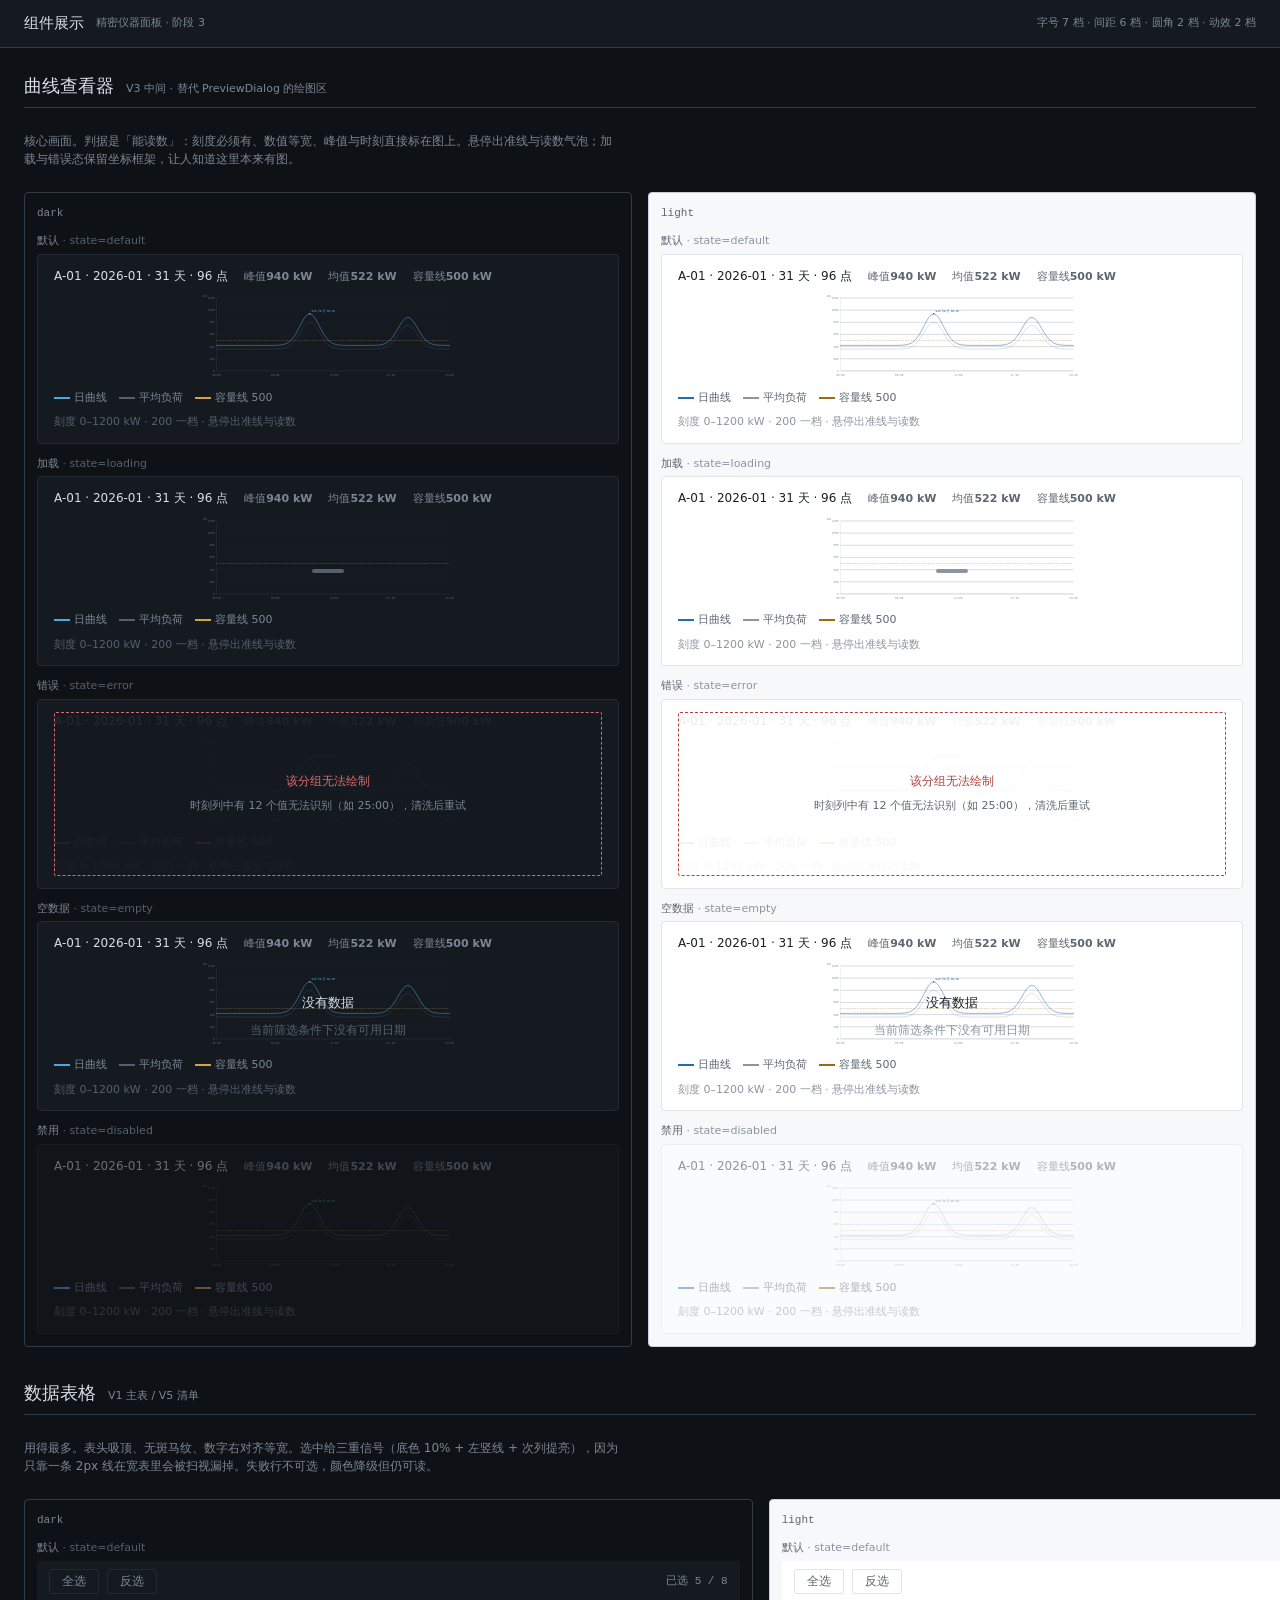
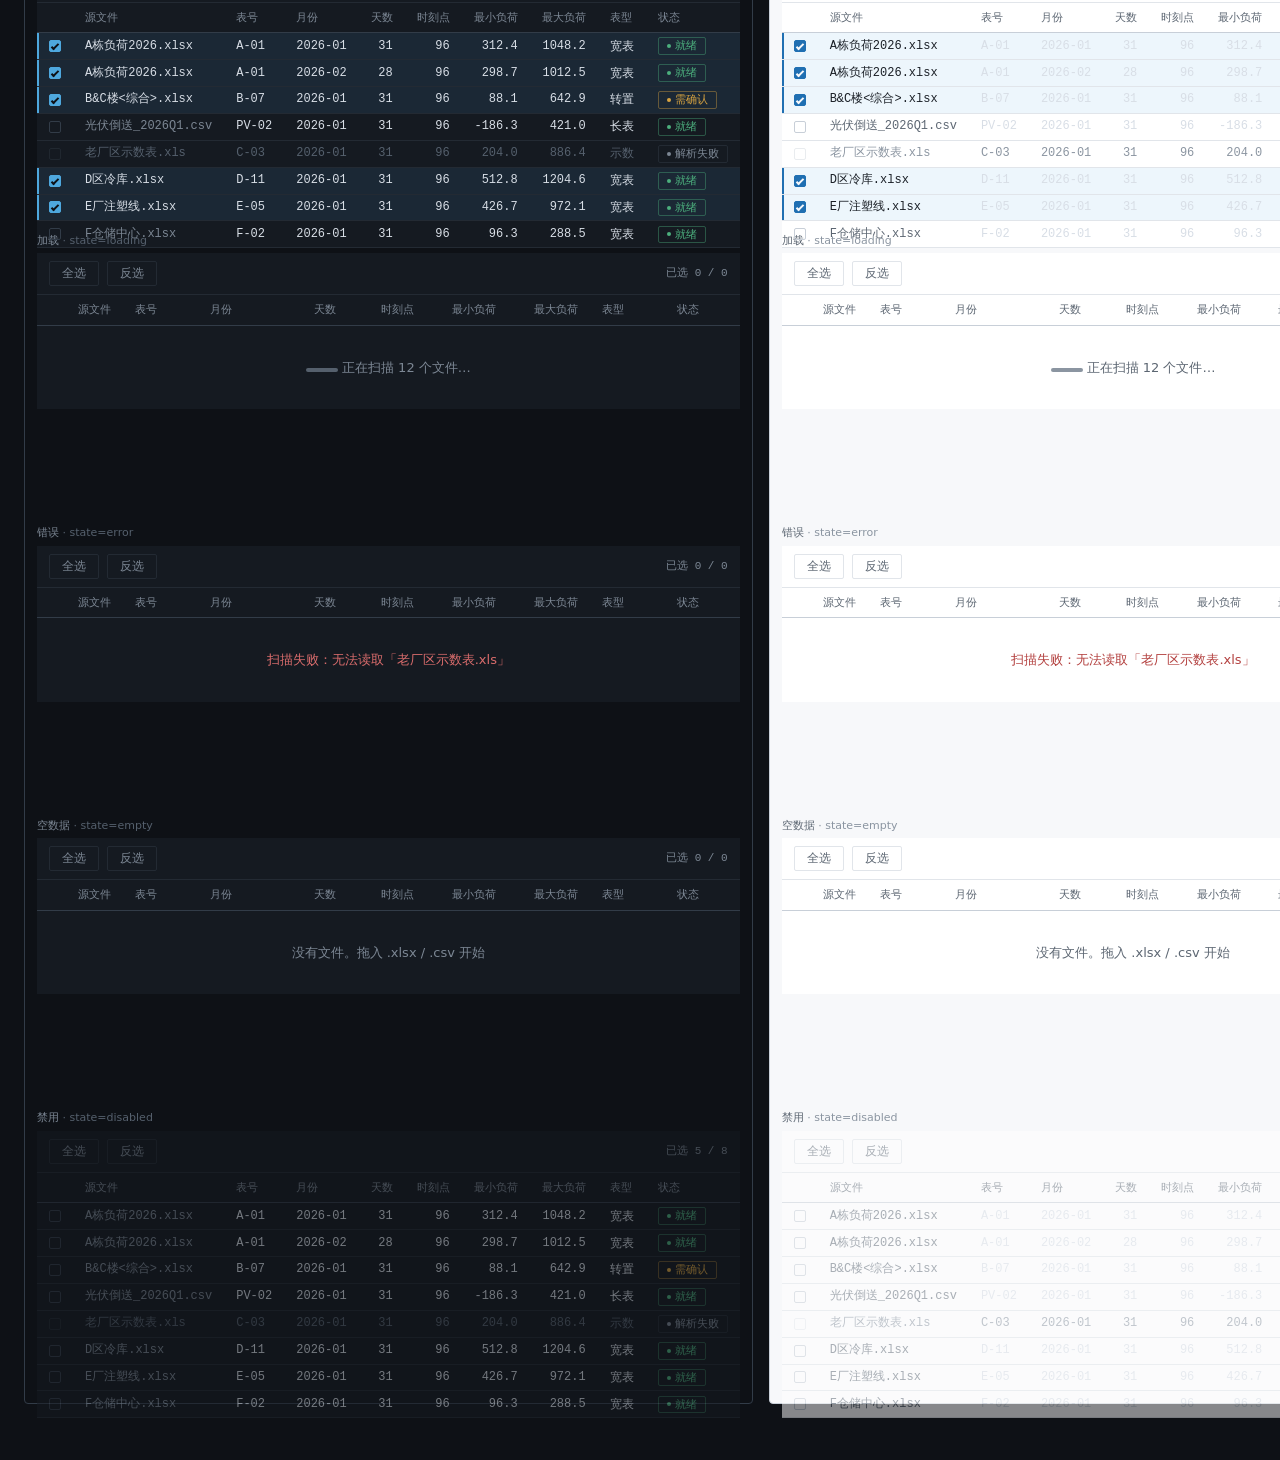
==== web/showcase.html @ d76118f3 "feat(web): 阶段 3 —— 令牌 + 两个最难组件 + 展示页 ## 顺序按协作方建议：从最难的起步  先做曲线查看器与数据表格。理由：这两个的复杂度决定整套系统的下限。 曲线查看器做不出仪" ====
<!DOCTYPE html>
<html lang="zh-CN" data-theme="dark">
<head>
<meta charset="utf-8">
<title>LoomGrid 组件展示 · 精密仪器面板</title>
<link rel="stylesheet" href="theme/tokens.css">
<link rel="stylesheet" href="components/base.css">
<link rel="stylesheet" href="components/curve-viewer.css">
<link rel="stylesheet" href="components/data-table.css">
<style>
/* 展示页自身的排版，不属于组件库 */
body { padding: 0 0 var(--sp-6); }
.showcase-head {
  position: sticky; top: 0; z-index: 20;
  display: flex; align-items: center; gap: var(--sp-3);
  padding: var(--sp-3) var(--sp-5);
  background: var(--bg-surface);
  border-bottom: 1px solid var(--border-strong);
}
.showcase-head h1 { font-size: var(--fs-lg); font-weight: 500; margin: 0; }
.showcase-head .meta { font-size: var(--fs-xs); color: var(--text-muted); }
.showcase-body { padding: var(--sp-5); display: flex; flex-direction: column; gap: var(--sp-6); }

.demo-block { display: flex; flex-direction: column; gap: var(--sp-3); }
.demo-block__title {
  display: flex; align-items: baseline; gap: var(--sp-3);
  font-size: var(--fs-xl); font-weight: 500;
  padding-bottom: var(--sp-2);
  border-bottom: 1px solid var(--border-strong);
}
.demo-block__title span { font-size: var(--fs-xs); color: var(--text-muted); font-weight: 400; }
.demo-block__desc { font-size: var(--fs-sm); color: var(--text-muted); max-width: 78ch; }

.demo-pair { display: grid; grid-template-columns: 1fr 1fr; gap: var(--sp-4); }
@media (max-width: 1100px) { .demo-pair { grid-template-columns: 1fr; } }

.demo-pane {
  background: var(--bg-canvas);
  border: 1px solid var(--border-strong);
  border-radius: var(--r-2);
  padding: var(--sp-3);
  display: flex; flex-direction: column; gap: var(--sp-3);
}
.demo-pane__label {
  font-size: var(--fs-xs); color: var(--text-muted);
  font-family: var(--font-num);
}
.demo-states { display: flex; flex-direction: column; gap: var(--sp-3); }
.demo-state__name {
  font-size: var(--fs-xs); color: var(--text-faint);
  margin-bottom: var(--sp-1);
}
.demo-state__name b { color: var(--text-muted); font-weight: 500; }
.demo-mini { height: 190px; }
.demo-table-h { height: 260px; }
</style>
</head>
<body>

<div class="showcase-head">
  <h1>组件展示</h1>
  <span class="meta">精密仪器面板 · 阶段 3</span>
  <span class="spacer"></span>
  <span class="meta" id="token-count"></span>
</div>

<div class="showcase-body" id="root"></div>

<script src="components/curve-viewer.js"></script>
<script>
/* ── 造数据 ─────────────────────────────── */
const N = 96;
const TIMES = Array.from({length: N}, (_, i) => {
  const h = Math.floor(i * 15 / 60), m = (i * 15) % 60;
  return String(h).padStart(2,'0') + ':' + String(m).padStart(2,'0');
});
function profile(scale) {
  return Array.from({length: N}, (_, i) => {
    const h = i * 24 / N;
    const v = 420 + 520*Math.exp(-((h-9.5)**2)/2) + 460*Math.exp(-((h-19.5)**2)/2);
    return Math.round(v * (scale || 1));
  });
}
const MAIN = profile(1);
const AVG = profile(0.88).map(v => Math.round(v * 0.97));
const STATS = [
  { label: '峰值', value: Math.max(...MAIN) + ' kW' },
  { label: '均值', value: Math.round(MAIN.reduce((a,b)=>a+b,0)/N) + ' kW' },
  { label: '容量线', value: '500 kW' },
];
function curveData() {
  return {
    title: 'A-01 · 2026-01 · 31 天 · 96 点',
    unit: 'kW',
    times: TIMES,
    series: [
      { name: '日曲线', data: MAIN, kind: 'line' },
      { name: '平均负荷', data: AVG, kind: 'avg' },
      { name: '容量线 500', value: 500, kind: 'ref' },
    ],
    yMax: 1200, yStep: 200,
    stats: STATS,
    foot: '刻度 0–1200 kW · 200 一档 · 悬停出准线与读数',
    errorTitle: '该分组无法绘制',
    errorDesc: '时刻列中有 12 个值无法识别（如 25:00），清洗后重试',
    emptyDesc: '当前筛选条件下没有可用日期',
  };
}

/* ── 造表格数据 ─────────────────────────── */
const ROWS = [
  ['A栋负荷2026.xlsx','A-01','2026-01',31,96,'312.4','1048.2','宽表','ok','就绪',true],
  ['A栋负荷2026.xlsx','A-01','2026-02',28,96,'298.7','1012.5','宽表','ok','就绪',true],
  ['B&C楼<综合>.xlsx','B-07','2026-01',31,96,'88.1','642.9','转置','warn','需确认',true],
  ['光伏倒送_2026Q1.csv','PV-02','2026-01',31,96,'-186.3','421.0','长表','ok','就绪',false],
  ['老厂区示数表.xls','C-03','2026-01',31,96,'204.0','886.4','示数','err','解析失败',false],
  ['D区冷库.xlsx','D-11','2026-01',31,96,'512.8','1204.6','宽表','ok','就绪',true],
  ['E厂注塑线.xlsx','E-05','2026-01',31,96,'426.7','972.1','宽表','ok','就绪',true],
  ['F仓储中心.xlsx','F-02','2026-01',31,96,'96.3','288.5','宽表','ok','就绪',false],
];
function tableHTML(opts) {
  opts = opts || {};
  const state = opts.state || 'default';
  const rows = (state === 'default' || state === 'disabled') ? ROWS : [];
  const body = rows.map((r, i) => {
    const [f,t,m,d,tp,mn,mx,ft,st,stt,sel] = r;
    const disabled = st === 'err';
    return '<tr data-selected="' + (sel && state !== 'disabled') + '"' +
      (disabled ? ' data-disabled="true"' : '') + '>' +
      '<td><span class="chk" data-checked="' + (sel && state !== 'disabled') + '"' +
      (disabled ? ' data-disabled="true"' : '') + '></span></td>' +
      '<td data-primary="true">' + f + '</td>' +
      '<td data-type="num">' + t + '</td>' +
      '<td data-type="num">' + m + '</td>' +
      '<td data-align="right" data-type="num">' + d + '</td>' +
      '<td data-align="right" data-type="num">' + tp + '</td>' +
      '<td data-align="right" data-type="num">' + mn + '</td>' +
      '<td data-align="right" data-type="num">' + mx + '</td>' +
      '<td>' + ft + '</td>' +
      '<td><span class="badge badge--' + st + '">' + stt + '</span></td>' +
      '</tr>';
  }).join('');

  const selCount = rows.filter(r => r[10]).length;
  return '<div class="data-table" data-state="' + state + '">' +
    '<div class="data-table__bar">' +
      '<button class="btn btn--ghost">全选</button>' +
      '<button class="btn btn--ghost">反选</button>' +
      '<span class="spacer"></span>' +
      '<span class="data-table__count">已选 ' + selCount + ' / ' + rows.length + '</span>' +
    '</div>' +
    '<div class="data-table__scroll"><table>' +
    '<colgroup>' +
      '<col data-w="narrow"><col data-w="flex"><col data-w="num"><col data-w="num">' +
      '<col data-w="num"><col data-w="num"><col data-w="num"><col data-w="num">' +
      '<col data-w="num"><col data-w="num">' +
    '</colgroup>' +
    '<thead><tr>' +
      '<th></th><th>源文件</th><th>表号</th><th>月份</th>' +
      '<th data-align="right">天数</th><th data-align="right">时刻点</th>' +
      '<th data-align="right">最小负荷</th><th data-align="right">最大负荷</th>' +
      '<th>表型</th><th>状态</th>' +
    '</tr></thead><tbody>' + body + '</tbody></table></div>' +
    '<div class="data-table__state data-table__state--empty">没有文件。拖入 .xlsx / .csv 开始</div>' +
    '<div class="data-table__state data-table__state--loading"><span class="data-table__dots"></span> 正在扫描 12 个文件…</div>' +
    '<div class="data-table__state data-table__state--error">扫描失败：无法读取「老厂区示数表.xls」</div>' +
    '</div>';
}

/* ── 组装展示页 ─────────────────────────── */
const STATES = [
  ['default', '默认'],
  ['loading', '加载'],
  ['error', '错误'],
  ['empty', '空数据'],
  ['disabled', '禁用'],
];

function blockCurve() {
  const panes = ['dark','light'].map(theme => {
    const items = STATES.map(([st, name]) =>
      '<div class="demo-state">' +
        '<div class="demo-state__name"><b>' + name + '</b> · state=' + st + '</div>' +
        '<div class="curve-viewer demo-mini" data-state="' + st + '" data-cv="' + theme + '-' + st + '"></div>' +
      '</div>').join('');
    return '<div class="demo-pane" data-theme="' + theme + '">' +
      '<div class="demo-pane__label">' + theme + '</div>' +
      '<div class="demo-states">' + items + '</div></div>';
  }).join('');
  return '<section class="demo-block">' +
    '<div class="demo-block__title">曲线查看器 <span>V3 中间 · 替代 PreviewDialog 的绘图区</span></div>' +
    '<p class="demo-block__desc">核心画面。判据是「能读数」：刻度必须有、数值等宽、峰值与时刻直接标在图上。悬停出准线与读数气泡；加载与错误态保留坐标框架，让人知道这里本来有图。</p>' +
    '<div class="demo-pair">' + panes + '</div></section>';
}

function blockTable() {
  const panes = ['dark','light'].map(theme => {
    const items = STATES.map(([st, name]) =>
      '<div class="demo-state">' +
        '<div class="demo-state__name"><b>' + name + '</b> · state=' + st + '</div>' +
        '<div class="demo-table-h">' + tableHTML({state: st}) + '</div>' +
      '</div>').join('');
    return '<div class="demo-pane" data-theme="' + theme + '">' +
      '<div class="demo-pane__label">' + theme + '</div>' +
      '<div class="demo-states">' + items + '</div></div>';
  }).join('');
  return '<section class="demo-block">' +
    '<div class="demo-block__title">数据表格 <span>V1 主表 / V5 清单</span></div>' +
    '<p class="demo-block__desc">用得最多。表头吸顶、无斑马纹、数字右对齐等宽。选中给三重信号（底色 10% + 左竖线 + 次列提亮），因为只靠一条 2px 线在宽表里会被扫视漏掉。失败行不可选，颜色降级但仍可读。</p>' +
    '<div class="demo-pair">' + panes + '</div></section>';
}

document.getElementById('root').innerHTML = blockCurve() + blockTable();

/* 渲染所有曲线实例 */
document.querySelectorAll('[data-cv]').forEach(host => {
  const state = host.dataset.state;
  CurveViewer.render(host, curveData());
  CurveViewer.setState(host, state);
});

/* 令牌统计（页面自证） */
const cs = getComputedStyle(document.documentElement);
const fsCount = ['2xs','xs','sm','md','lg','xl','2xl'].length;
const spCount = ['1','2','3','4','5','6'].length;
document.getElementById('token-count').textContent =
  '字号 ' + fsCount + ' 档 · 间距 ' + spCount + ' 档 · 圆角 2 档 · 动效 2 档';
</script>
</body>
</html>
---- web/theme/tokens.css ----
/* ═══════════════════════════════════════════════════════════
   设计令牌 —— 全系统唯一来源
   ───────────────────────────────────────────────────────────
   这份文件是唯一允许出现裸值的地方。components/ 下一律走 var()，
   由 tools/check_components.py 机械检查（对应阶段 3 判据）。

   方向：精密仪器面板
     读数优先 · 层级靠线 · 强调色只一个 · 语义色各管一格 · 密度高
   ═══════════════════════════════════════════════════════════ */

:root {
  /* ── 字号 7 档 ──────────────────────────────
     档位不是「大小渐变」，是语义层级：
     2xs 轴标签/极次要 · xs 标签与元信息 · sm 表格与正文默认
     md 段落 · lg 小节标题 · xl 视图标题 · 2xl 关键数字         */
  --fs-2xs: 9px;
  --fs-xs: 11px;
  --fs-sm: 12px;
  --fs-md: 13px;
  --fs-lg: 15px;
  --fs-xl: 18px;
  --fs-2xl: 24px;

  /* ── 间距 6 档 · 全为 4 的倍数 ───────────────── */
  --sp-1: 4px;
  --sp-2: 8px;
  --sp-3: 12px;
  --sp-4: 16px;
  --sp-5: 24px;
  --sp-6: 32px;

  /* ── 圆角 2 档 ───────────────────────────── */
  --r-1: 2px;   /* 控件、徽章、单元格 */
  --r-2: 4px;   /* 面板、卡片 */

  /* ── 动效 2 档 ───────────────────────────── */
  --t-fast: 120ms;   /* 颜色、边框 */
  --t-base: 200ms;   /* 展开、位移 */

  /* ── 字体 ───────────────────────────────── */
  --font-ui: "Segoe UI", "Microsoft YaHei", system-ui, sans-serif;
  --font-num: "JetBrains Mono", "Consolas", "Cascadia Mono", monospace;

  /* ── 行高（不是字号，但同属排版，收在这里避免散落）── */
  --lh-tight: 1.25;
  --lh-normal: 1.5;

  /* ── 焦点环：用 outline 不用 box-shadow（零阴影原则）── */
  --focus-ring-width: 2px;
  --focus-ring-offset: 1px;
}

/* ═══════════ 语义色 · 深色 ═══════════ */
[data-theme="dark"] {
  --bg-canvas: #0E1116;      /* 最底层 */
  --bg-surface: #151A21;     /* 面板 */
  --bg-raised: #1B222B;      /* 悬浮 / 选中底 */
  --border-subtle: #232A33;  /* 分隔线 */
  --border-strong: #323C48;  /* 控件边框、表头底线 */
  --text-primary: #D8DEE6;   /* 正文 */
  --text-muted: #7C8794;     /* 次要 */
  --text-faint: #55606D;     /* 轴标签、占位 */
  --accent: #4EA8DE;         /* 主操作、当前选中 */
  --accent-dim: #2B6C93;     /* 强调色的弱化（hover 边框）*/
  --ref-line: #D2A24C;       /* 参考线（容量线等），不承担「错误」语义 */
  --ok: #4CAF7D;
  --warn: #D9A441;
  --danger: #D96C6C;
  --focus-ring: #4EA8DE;
}

/* ═══════════ 语义色 · 浅色 ═══════════ */
[data-theme="light"] {
  --bg-canvas: #F7F8FA;
  --bg-surface: #FFFFFF;
  --bg-raised: #FBFCFD;
  --border-subtle: #E1E5EA;
  --border-strong: #C8CFD8;
  --text-primary: #1A1F26;
  --text-muted: #5C6672;
  --text-faint: #8B95A1;
  --accent: #1F6FB2;
  --accent-dim: #7FAAD0;
  --ref-line: #9A6B12;
  --ok: #2E8B57;
  --warn: #A8741A;
  --danger: #B3403F;
  --focus-ring: #1F6FB2;
}

/* ═══════════ 派生色 · 一次性定义，避免各处 color-mix ═══════════
   这些是从语义色推出来的，不是新语义。集中在这里，组件里直接用。 */
:root {
  --accent-weak: color-mix(in srgb, var(--accent) 10%, transparent);
  --ok-weak: color-mix(in srgb, var(--ok) 12%, transparent);
  --warn-weak: color-mix(in srgb, var(--warn) 12%, transparent);
  --danger-weak: color-mix(in srgb, var(--danger) 12%, transparent);
  --grid-line: color-mix(in srgb, var(--border-subtle) 55%, transparent);
  --shadow-none: none;   /* 显式声明：本项目零阴影 */
}
---- web/components/base.css ----
/* ═══════════════════════════════════════════════════════════
   基础层：重置 + 基础元素 + 通用控件
   规则：只吃 var()，不写裸值（由 tools/check_components.py 检查）
   ═══════════════════════════════════════════════════════════ */

*, *::before, *::after { box-sizing: border-box; }

html, body {
  margin: 0;
  padding: 0;
  background: var(--bg-canvas);
}

body {
  font-family: var(--font-ui);
  font-size: var(--fs-md);
  line-height: var(--lh-normal);
  color: var(--text-primary);
  -webkit-font-smoothing: antialiased;
  text-rendering: optimizeLegibility;
}

/* ── 焦点可见：全站统一走 outline，不用 box-shadow ──
   :focus-visible 保证鼠标点击不亮、键盘 Tab 才亮 */
:focus-visible {
  outline: var(--focus-ring-width) solid var(--focus-ring);
  outline-offset: var(--focus-ring-offset);
}
:focus:not(:focus-visible) { outline: none; }

/* ── 数字：等宽 + 表格数字对齐 ── */
.num {
  font-family: var(--font-num);
  font-variant-numeric: tabular-nums;
  font-feature-settings: "tnum" 1;
}

/* ── 按钮 ────────────────────────────────────
   三档：primary（主操作，全屏只该有一个）/ default / ghost */
.btn {
  display: inline-flex;
  align-items: center;
  justify-content: center;
  gap: var(--sp-2);
  font: inherit;
  font-size: var(--fs-sm);
  line-height: var(--lh-tight);
  padding: var(--sp-1) var(--sp-3);
  border-radius: var(--r-1);
  border: 1px solid var(--border-strong);
  background: var(--bg-raised);
  color: var(--text-primary);
  cursor: pointer;
  transition: background var(--t-fast), border-color var(--t-fast), color var(--t-fast);
  white-space: nowrap;
  user-select: none;
}
.btn:hover { border-color: var(--accent-dim); }
.btn:active { background: var(--bg-surface); }
.btn[disabled], .btn[aria-disabled="true"] {
  opacity: 0.45;
  cursor: not-allowed;
  border-color: var(--border-subtle);
}
.btn[disabled]:hover { border-color: var(--border-subtle); }

.btn--primary {
  background: var(--accent);
  border-color: var(--accent);
  color: var(--bg-canvas);
  font-weight: 500;
}
.btn--primary:hover {
  background: color-mix(in srgb, var(--accent) 88%, var(--text-primary));
  border-color: color-mix(in srgb, var(--accent) 88%, var(--text-primary));
}

.btn--ghost {
  background: transparent;
  border-color: var(--border-subtle);
  color: var(--text-muted);
}
.btn--ghost:hover {
  color: var(--text-primary);
  border-color: var(--border-strong);
  background: transparent;
}

.btn--danger {
  border-color: var(--danger);
  color: var(--danger);
  background: transparent;
}
.btn--danger:hover { background: var(--danger-weak); }

/* 加载态：文字换成脉冲点，宽度不跳 */
.btn[data-loading="true"] {
  color: transparent;
  position: relative;
  pointer-events: none;
}
.btn[data-loading="true"]::after {
  content: "";
  position: absolute;
  inset: 0;
  margin: auto;
  width: var(--sp-4);
  height: var(--sp-1);
  border-radius: var(--r-1);
  background: currentColor;
  color: var(--text-muted);
  animation: pulse var(--t-base) ease-in-out infinite alternate;
}
@keyframes pulse {
  from { opacity: 0.3; transform: scaleX(0.6); }
  to   { opacity: 1;   transform: scaleX(1); }
}

/* ── 输入 / 选择 ─────────────────────────────── */
.input, .select, .textarea {
  font: inherit;
  font-size: var(--fs-sm);
  line-height: var(--lh-tight);
  padding: var(--sp-1) var(--sp-2);
  width: 100%;
  color: var(--text-primary);
  background: var(--bg-canvas);
  border: 1px solid var(--border-subtle);
  border-radius: var(--r-1);
  transition: border-color var(--t-fast), background var(--t-fast);
}
.input:hover, .select:hover, .textarea:hover { border-color: var(--border-strong); }
.input:focus, .select:focus, .textarea:focus {
  outline: none;
  border-color: var(--accent);
  background: var(--bg-surface);
}
.input[disabled], .select[disabled] {
  opacity: 0.5;
  cursor: not-allowed;
  background: var(--bg-raised);
}
.input[aria-invalid="true"], .textarea[aria-invalid="true"] {
  border-color: var(--danger);
}
.input::placeholder, .textarea::placeholder { color: var(--text-faint); }

.select {
  appearance: none;
  padding-right: var(--sp-5);
  background-image: linear-gradient(45deg, transparent 50%, var(--text-muted) 50%),
                    linear-gradient(135deg, var(--text-muted) 50%, transparent 50%);
  background-position: calc(100% - var(--sp-3)) 50%, calc(100% - var(--sp-2)) 50%;
  background-size: var(--sp-1) var(--sp-1), var(--sp-1) var(--sp-1);
  background-repeat: no-repeat;
}

/* ── 表单字段：标签 / 控件 / 单位 / 提示 ──────────── */
.field { display: flex; flex-direction: column; gap: var(--sp-1); }
.field__label {
  font-size: var(--fs-xs);
  color: var(--text-muted);
  line-height: var(--lh-tight);
}
.field__row { display: flex; gap: var(--sp-1); }
.field__unit {
  display: inline-flex;
  align-items: center;
  padding: 0 var(--sp-2);
  font-size: var(--fs-xs);
  color: var(--text-faint);
  border: 1px solid var(--border-subtle);
  border-radius: var(--r-1);
  background: var(--bg-surface);
  white-space: nowrap;
}
.field__hint { font-size: var(--fs-xs); color: var(--text-faint); }
.field__hint--error { color: var(--danger); }

/* ── 复选框 ─────────────────────────────────────
   inline-block 不能省：span 默认 inline，宽高对它无效 */
.chk {
  display: inline-block;
  width: var(--sp-3);
  height: var(--sp-3);
  border: 1px solid var(--border-strong);
  border-radius: var(--r-1);
  background: transparent;
  flex: none;
  vertical-align: middle;
  position: relative;
  transition: background var(--t-fast), border-color var(--t-fast);
}
.chk[data-checked="true"] {
  background: var(--accent);
  border-color: var(--accent);
}
.chk[data-checked="true"]::after {
  content: "";
  position: absolute;
  left: calc(var(--sp-1) - 1px);
  top: 1px;
  width: var(--sp-1);
  height: var(--sp-2);
  border: solid var(--bg-canvas);
  border-width: 0 2px 2px 0;
  transform: rotate(45deg);
}
.chk[data-checked="indeterminate"] {
  background: var(--accent);
  border-color: var(--accent);
}
.chk[data-checked="indeterminate"]::after {
  content: "";
  position: absolute;
  inset: 0;
  margin: auto;
  width: var(--sp-2);
  height: 2px;
  background: var(--bg-canvas);
}
.chk[data-disabled="true"] { opacity: 0.4; }

/* ── 徽章 ─────────────────────────────────────── */
.badge {
  display: inline-flex;
  align-items: center;
  gap: var(--sp-1);
  font-size: var(--fs-xs);
  line-height: var(--lh-tight);
  padding: 1px var(--sp-2);
  border-radius: var(--r-1);
  border: 1px solid var(--border-subtle);
  color: var(--text-muted);
  white-space: nowrap;
}
.badge::before {
  content: "";
  width: var(--sp-1);
  height: var(--sp-1);
  border-radius: 50%;
  background: currentColor;
  flex: none;
}
.badge--ok { color: var(--ok); border-color: color-mix(in srgb, var(--ok) 40%, transparent); }
.badge--warn { color: var(--warn); border-color: color-mix(in srgb, var(--warn) 40%, transparent); }
.badge--error { color: var(--danger); border-color: color-mix(in srgb, var(--danger) 40%, transparent); }
.badge--running { color: var(--accent); border-color: color-mix(in srgb, var(--accent) 40%, transparent); }
.badge--idle { color: var(--text-faint); }

/* ── 面板 ─────────────────────────────────────── */
.panel {
  background: var(--bg-surface);
  border: 1px solid var(--border-subtle);
  border-radius: var(--r-2);
}
.panel__head {
  display: flex;
  align-items: center;
  justify-content: space-between;
  gap: var(--sp-2);
  padding: var(--sp-2) var(--sp-3);
  border-bottom: 1px solid var(--border-subtle);
  font-size: var(--fs-xs);
  color: var(--text-muted);
}

/* ── 工具条 / 状态栏 ───────────────────────────── */
.bar {
  display: flex;
  align-items: center;
  gap: var(--sp-2);
  padding: var(--sp-2) var(--sp-3);
  background: var(--bg-surface);
  border-bottom: 1px solid var(--border-subtle);
  flex: none;
}
.statusbar {
  display: flex;
  align-items: center;
  gap: var(--sp-4);
  padding: var(--sp-1) var(--sp-3);
  background: var(--bg-surface);
  border-top: 1px solid var(--border-subtle);
  font-size: var(--fs-xs);
  color: var(--text-muted);
  flex: none;
}
.statusbar__sep { color: var(--text-faint); }
.spacer { flex: 1; }

/* ── 空状态 / 错误态 ───────────────────────────── */
.empty {
  display: flex;
  flex-direction: column;
  align-items: center;
  justify-content: center;
  gap: var(--sp-2);
  padding: var(--sp-6) var(--sp-4);
  text-align: center;
  color: var(--text-muted);
}
.empty__title { font-size: var(--fs-md); color: var(--text-primary); }
.empty__desc { font-size: var(--fs-sm); color: var(--text-faint); max-width: 42ch; }
.empty--error .empty__title { color: var(--danger); }

/* ── 减少动效偏好 ─────────────────────────────── */
@media (prefers-reduced-motion: reduce) {
  *, *::before, *::after {
    animation-duration: 0.01ms !important;
    animation-iteration-count: 1 !important;
    transition-duration: 0.01ms !important;
  }
}
---- web/components/curve-viewer.css ----
/* ═══════════════════════════════════════════════════════════
   曲线查看器
   ───────────────────────────────────────────────────────────
   这是整个程序的核心画面，也是方向能不能立住的地方。
   「精密仪器面板」的判据：能读数。
     刻度必须有，数值必须等宽，峰值必须标出来。
   ───────────────────────────────────────────────────────────
   六态：default / hover / focus / disabled / loading / error
   ═══════════════════════════════════════════════════════════ */

.curve-viewer {
  position: relative;
  display: flex;
  flex-direction: column;
  gap: var(--sp-2);
  background: var(--bg-surface);
  border: 1px solid var(--border-subtle);
  border-radius: var(--r-2);
  padding: var(--sp-3) var(--sp-4);
  min-height: 0;
  outline: none;
}
.curve-viewer:focus-visible {
  outline: var(--focus-ring-width) solid var(--focus-ring);
  outline-offset: var(--focus-ring-offset);
}

/* ── 头部：标题 + 读数摘要 ─────────────────────
   摘要不是装饰，是仪器读数（当前值 / 峰值 / 均值） */
.curve-viewer__head {
  display: flex;
  align-items: baseline;
  gap: var(--sp-4);
  flex: none;
}
.curve-viewer__title {
  font-size: var(--fs-sm);
  color: var(--text-primary);
  font-weight: 500;
}
.curve-viewer__stats {
  display: flex;
  gap: var(--sp-4);
  font-size: var(--fs-xs);
  color: var(--text-muted);
}
.curve-viewer__stat b {
  font-family: var(--font-num);
  font-variant-numeric: tabular-nums;
  font-weight: 500;
  color: var(--text-primary);
  margin-left: var(--sp-1);
}

/* ── 绘图区 ──────────────────────────────────── */
.curve-viewer__plot {
  flex: 1;
  min-height: 0;
  position: relative;
  display: block;
  width: 100%;
}
.curve-viewer__plot svg { display: block; width: 100%; height: 100%; }

/* 刻度与网格 */
.cv-grid {
  stroke: var(--grid-line);
  stroke-width: 1;
  fill: none;
}
.cv-axis {
  stroke: var(--border-strong);
  stroke-width: 1;
  fill: none;
}
.cv-tick-label {
  font-family: var(--font-num);
  font-size: var(--fs-2xs);
  fill: var(--text-faint);
}
.cv-axis-name {
  font-family: var(--font-ui);
  font-size: var(--fs-2xs);
  fill: var(--text-faint);
}

/* 曲线 */
.cv-line {
  fill: none;
  stroke: var(--accent);
  stroke-width: 1.6;
  stroke-linejoin: round;
  stroke-linecap: round;
}
.cv-line--avg {
  stroke: var(--text-faint);
  stroke-width: 1;
  stroke-dasharray: 3 3;
}
.cv-line--ref {
  stroke: var(--ref-line);
  stroke-width: 1;
  stroke-dasharray: 5 4;
}
.cv-line--compare {
  stroke: var(--accent-dim);
  stroke-width: 1;
  stroke-dasharray: 2 3;
}

/* 峰值标注 */
.cv-peak-dot { fill: var(--accent); }
.cv-peak-label {
  font-family: var(--font-num);
  font-size: var(--fs-2xs);
  fill: var(--accent);
}

/* hover 准线（默认隐藏，hover 时显示） */
.cv-crosshair {
  stroke: var(--border-strong);
  stroke-width: 1;
  stroke-dasharray: 3 3;
  opacity: 0;
  transition: opacity var(--t-fast);
  pointer-events: none;
}
.curve-viewer:hover .cv-crosshair,
.curve-viewer:focus-visible .cv-crosshair { opacity: 1; }

/* hover 读数气泡 */
.cv-tooltip {
  position: absolute;
  pointer-events: none;
  opacity: 0;
  transform: translate(-50%, -100%);
  transition: opacity var(--t-fast);
  background: var(--bg-raised);
  border: 1px solid var(--border-strong);
  border-radius: var(--r-1);
  padding: var(--sp-1) var(--sp-2);
  font-size: var(--fs-xs);
  color: var(--text-primary);
  white-space: nowrap;
  z-index: 2;
}
.cv-tooltip b {
  font-family: var(--font-num);
  font-variant-numeric: tabular-nums;
  font-weight: 500;
}
.cv-tooltip__time { color: var(--text-muted); margin-right: var(--sp-1); }
.curve-viewer:hover .cv-tooltip[data-visible="true"] { opacity: 1; }

/* ── 图例 ────────────────────────────────────── */
.curve-viewer__legend {
  display: flex;
  flex-wrap: wrap;
  gap: var(--sp-3);
  font-size: var(--fs-xs);
  color: var(--text-muted);
  flex: none;
}
.cv-legend-item { display: inline-flex; align-items: center; gap: var(--sp-1); }
.cv-legend-swatch {
  display: inline-block;
  width: var(--sp-4);
  height: 2px;
  background: var(--accent);
  flex: none;
}
.cv-legend-swatch--avg { background: var(--text-faint); }
.cv-legend-swatch--ref { background: var(--ref-line); }
.cv-legend-swatch--compare { background: var(--accent-dim); }

/* ── 底部提示（可操作说明 / 当前状态）────────────── */
.curve-viewer__foot {
  display: flex;
  align-items: center;
  gap: var(--sp-4);
  font-size: var(--fs-xs);
  color: var(--text-faint);
  flex: none;
}

/* ═══════════ 六态 ═══════════ */

/* 禁用 */
.curve-viewer[data-state="disabled"] {
  opacity: 0.45;
  cursor: not-allowed;
}
.curve-viewer[data-state="disabled"] .cv-line { stroke: var(--text-faint); }
.curve-viewer[data-state="disabled"]:hover .cv-crosshair { opacity: 0; }

/* 加载：保留坐标框架，曲线用脉冲占位，不改变尺寸 */
.curve-viewer[data-state="loading"] .cv-line,
.curve-viewer[data-state="loading"] .cv-peak-dot,
.curve-viewer[data-state="loading"] .cv-peak-label { opacity: 0; }
.curve-viewer[data-state="loading"] .cv-grid { stroke: var(--grid-line); }
.curve-viewer__skeleton {
  position: absolute;
  inset: var(--sp-3) var(--sp-4);
  display: none;
  align-items: center;
  justify-content: center;
  pointer-events: none;
}
.curve-viewer[data-state="loading"] .curve-viewer__skeleton { display: flex; }
.curve-viewer__skeleton span {
  width: var(--sp-6);
  height: var(--sp-1);
  border-radius: var(--r-1);
  background: var(--text-faint);
  animation: pulse var(--t-base) ease-in-out infinite alternate;
}

/* 错误：图区被覆盖，但坐标框架保留，说明「这里本来有图」 */
.curve-viewer__error {
  position: absolute;
  inset: var(--sp-3) var(--sp-4);
  display: none;
  flex-direction: column;
  align-items: center;
  justify-content: center;
  gap: var(--sp-2);
  background: color-mix(in srgb, var(--bg-surface) 92%, transparent);
  border: 1px dashed var(--danger);
  border-radius: var(--r-1);
  text-align: center;
  padding: var(--sp-4);
}
.curve-viewer[data-state="error"] .curve-viewer__error { display: flex; }
.curve-viewer__error-title {
  font-size: var(--fs-sm);
  color: var(--danger);
}
.curve-viewer__error-desc {
  font-size: var(--fs-xs);
  color: var(--text-muted);
  max-width: 42ch;
}

/* 空数据：与错误区分开——空是「没有数据」，不是「出错」 */
.curve-viewer__empty {
  position: absolute;
  inset: var(--sp-3) var(--sp-4);
  display: none;
  flex-direction: column;
  align-items: center;
  justify-content: center;
  gap: var(--sp-2);
  text-align: center;
  padding: var(--sp-4);
}
.curve-viewer[data-state="empty"] .curve-viewer__empty { display: flex; }
---- web/components/data-table.css ----
/* ═══════════════════════════════════════════════════════════
   数据表格
   ───────────────────────────────────────────────────────────
   用得最多的组件，V1 主表与 V5 清单都是它。
   仪器感的来源：表头吸顶、无斑马纹、行高紧凑、数字右对齐等宽。

   选中态三重信号（只靠一条竖线在宽表里会被漏掉）：
     底色 10% 强调 · 左侧 2px 竖线 · 次列文字提亮
   ═══════════════════════════════════════════════════════════ */

.data-table {
  display: flex;
  flex-direction: column;
  min-height: 0;
  background: var(--bg-surface);
}
.data-table__scroll {
  flex: 1;
  min-height: 0;
  overflow: auto;
}

.data-table table {
  width: 100%;
  border-collapse: collapse;
  font-size: var(--fs-sm);
}

/* ── 表头：吸顶 + 底线加强 ─────────────────────── */
.data-table thead th {
  position: sticky;
  top: 0;
  z-index: 1;
  text-align: left;
  font-weight: 500;
  font-size: var(--fs-xs);
  color: var(--text-muted);
  line-height: var(--lh-tight);
  background: var(--bg-surface);
  padding: var(--sp-2) var(--sp-3);
  border-bottom: 1px solid var(--border-strong);
  white-space: nowrap;
}
.data-table thead th[data-align="right"] { text-align: right; }
.data-table thead th[data-align="center"] { text-align: center; }

/* ── 行 ──────────────────────────────────────── */
.data-table tbody td {
  padding: var(--sp-1) var(--sp-3);
  border-bottom: 1px solid var(--border-subtle);
  white-space: nowrap;
  line-height: var(--lh-tight);
  transition: background var(--t-fast);
}
.data-table tbody td[data-align="right"] { text-align: right; }
.data-table tbody td[data-align="center"] { text-align: center; }

/* 悬停：仅提亮，不改变布局 */
.data-table tbody tr:hover td { background: var(--bg-raised); }

/* 选中：三重信号 */
/* 注：下面三处 box-shadow 都是 inset 模拟边框（选中竖线、可编辑格悬停框 / 编辑态框），
   不是投影。用 inset 而不用 border，是因为 border 会改变单元格盒模型宽度，
   在 border-collapse 的表里会导致列宽微跳。项目「零阴影」指的是不拿投影造层级，
   inset 描边不属于那一类。 */
.data-table tbody tr[data-selected="true"] td {
  background: var(--accent-weak);
}
.data-table tbody tr[data-selected="true"] td:first-child {
  box-shadow: inset 2px 0 0 var(--accent);
}
.data-table tbody tr[data-selected="true"] td[data-primary="true"] {
  color: var(--text-primary);
}
.data-table tbody tr[data-selected="false"] td[data-primary="true"] {
  color: var(--text-muted);
}

/* 不可选行（如失败行） */
.data-table tbody tr[data-disabled="true"] td {
  color: var(--text-faint);
}
.data-table tbody tr[data-disabled="true"] td[data-primary="true"] {
  color: var(--text-faint);
}

/* ── 单元格类型 ───────────────────────────────── */

/* 数字：等宽 + 右对齐由 data-align="right" 控制 */
.data-table td[data-type="num"] {
  font-family: var(--font-num);
  font-variant-numeric: tabular-nums;
}

/* 可编辑：平时无边框，hover 出现细框，编辑态变输入框 */
.data-table td[data-editable="true"] {
  cursor: text;
  position: relative;
}
.data-table td[data-editable="true"]:hover {
  box-shadow: inset 0 0 0 1px var(--border-strong);
}
.data-table td[data-editable="true"][data-modified="true"] {
  color: var(--warn);
}
.data-table td[data-editable="true"][data-editing="true"] {
  box-shadow: inset 0 0 0 1px var(--accent);
  background: var(--bg-canvas);
  padding: 0;
}
.data-table td[data-editing="true"] input {
  font: inherit;
  font-family: var(--font-num);
  font-variant-numeric: tabular-nums;
  text-align: right;
  width: 100%;
  padding: var(--sp-1) var(--sp-3);
  color: var(--text-primary);
  background: transparent;
  border: 0;
  outline: none;
}

/* 文件名等主列：等宽，便于纵向对齐比较 */
.data-table td[data-primary="true"] {
  font-family: var(--font-num);
}

/* ── 工具条 ──────────────────────────────────── */
.data-table__bar {
  display: flex;
  align-items: center;
  gap: var(--sp-2);
  padding: var(--sp-2) var(--sp-3);
  border-bottom: 1px solid var(--border-subtle);
  background: var(--bg-surface);
  flex: none;
}
.data-table__count {
  font-size: var(--fs-xs);
  color: var(--text-muted);
  font-family: var(--font-num);
  font-variant-numeric: tabular-nums;
}

/* ── 空 / 加载 / 错误 ───────────────────────────
   三态都保留表头，让人知道「这里本来是什么表」 */
.data-table__state {
  display: none;
  padding: var(--sp-6) var(--sp-4);
  text-align: center;
  color: var(--text-muted);
}
.data-table[data-state="empty"] .data-table__state--empty,
.data-table[data-state="loading"] .data-table__state--loading,
.data-table[data-state="error"] .data-table__state--error { display: block; }

.data-table[data-state="empty"] tbody,
.data-table[data-state="loading"] tbody,
.data-table[data-state="error"] tbody { display: none; }

.data-table__state--error { color: var(--danger); }
.data-table__state--loading .data-table__dots {
  display: inline-block;
  width: var(--sp-6);
  height: var(--sp-1);
  border-radius: var(--r-1);
  background: var(--text-faint);
  animation: pulse var(--t-base) ease-in-out infinite alternate;
}

/* ── 禁用 ────────────────────────────────────── */
.data-table[data-state="disabled"] { opacity: 0.5; pointer-events: none; }

/* ── 列宽控制：窄列压到内容宽，宽列撑开 ─────────── */
.data-table col[data-w="narrow"] { width: var(--sp-6); }
.data-table col[data-w="num"] { width: 88px; }
.data-table col[data-w="flex"] { width: auto; }
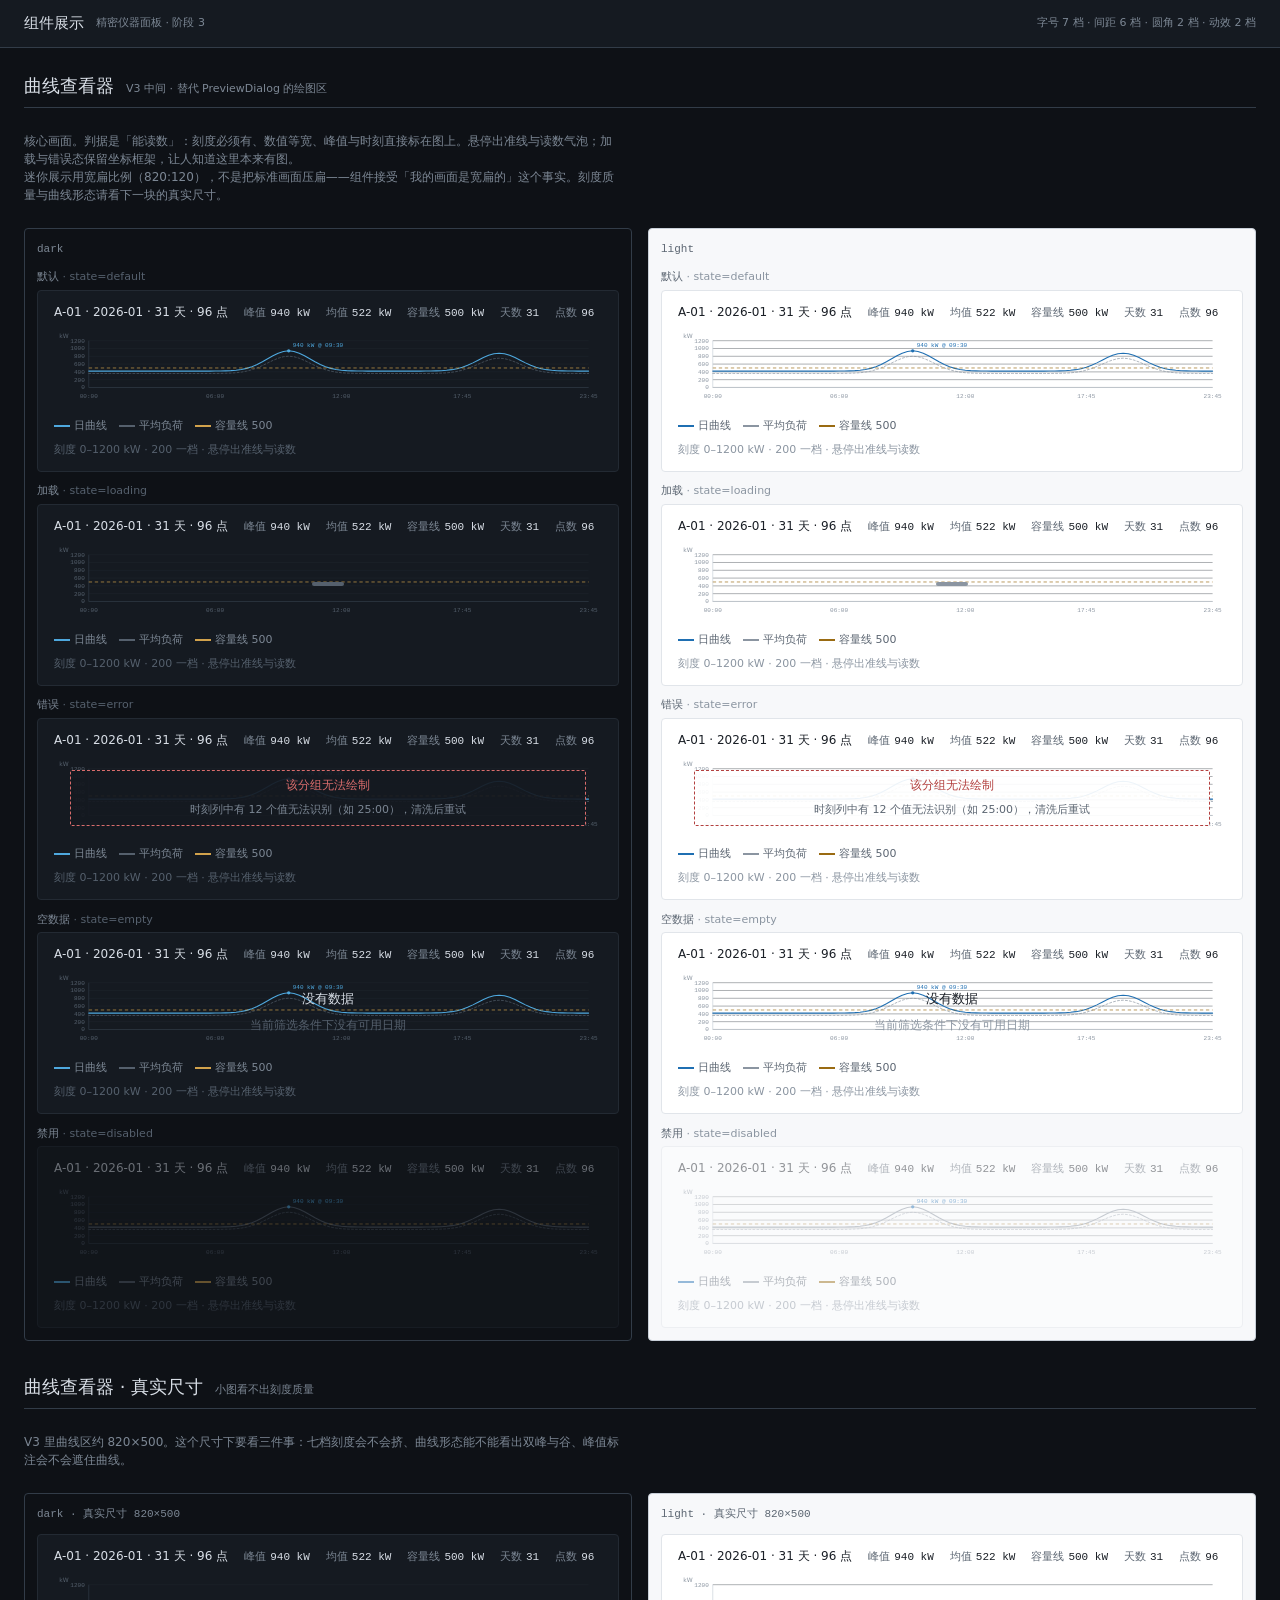
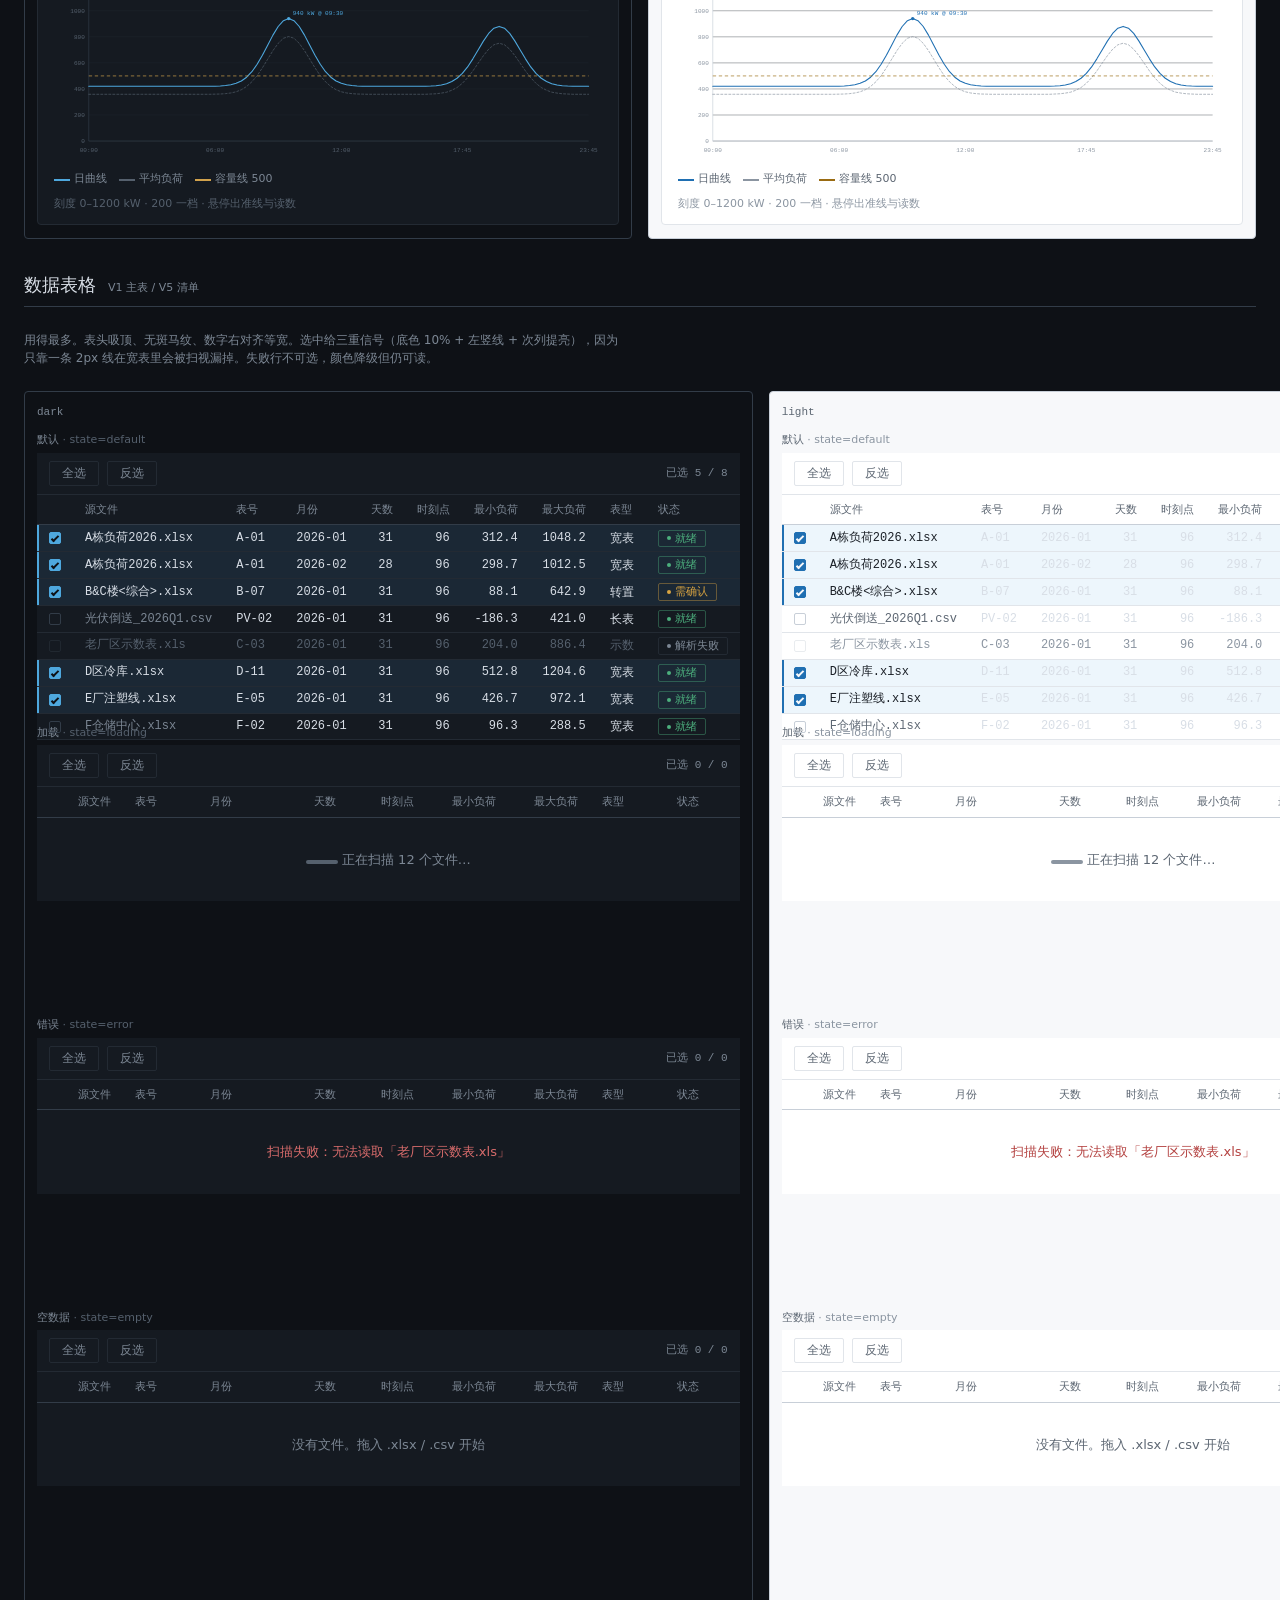
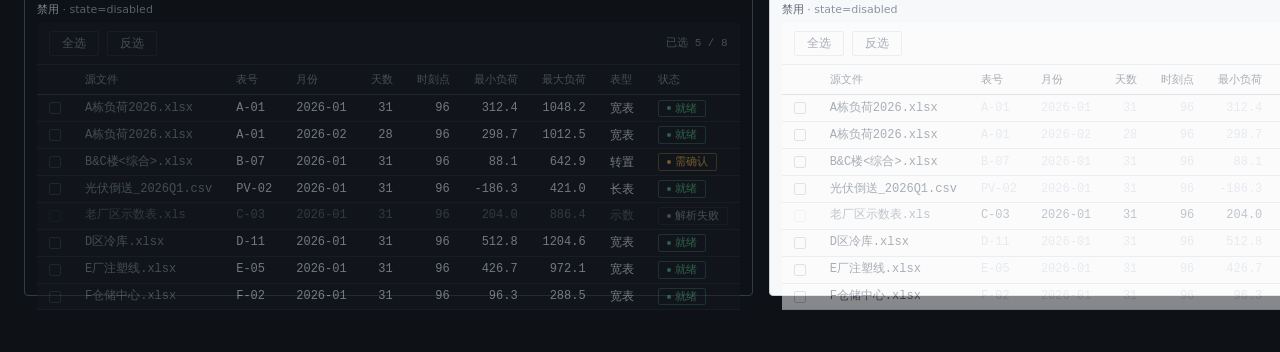
==== commit 81c2fbf5: "fix(web): 曲线查看器自适应容器比例 —— 不再把画面压成中间一条 ## 症状（DOM 量出来的，不是观感）  容器 708×89、viewBox 820×284（比例 2.89），prese" ====
--- a/web/showcase.html
+++ b/web/showcase.html
@@ -51,7 +51,6 @@
   margin-bottom: var(--sp-1);
 }
 .demo-state__name b { color: var(--text-muted); font-weight: 500; }
-.demo-mini { height: 190px; }
 .demo-table-h { height: 260px; }
 </style>
 </head>
@@ -84,9 +83,11 @@
 const MAIN = profile(1);
 const AVG = profile(0.88).map(v => Math.round(v * 0.97));
 const STATS = [
-  { label: '峰值', value: Math.max(...MAIN) + ' kW' },
-  { label: '均值', value: Math.round(MAIN.reduce((a,b)=>a+b,0)/N) + ' kW' },
-  { label: '容量线', value: '500 kW' },
+  { label: '峰值', value: Math.max(...MAIN) + ' kW', priority: 'high' },
+  { label: '均值', value: Math.round(MAIN.reduce((a,b)=>a+b,0)/N) + ' kW', priority: 'high' },
+  { label: '容量线', value: '500 kW', priority: 'high' },
+  { label: '天数', value: '31', priority: 'low' },
+  { label: '点数', value: '96', priority: 'low' },
 ];
 function curveData() {
   return {
@@ -181,7 +182,7 @@
     const items = STATES.map(([st, name]) =>
       '<div class="demo-state">' +
         '<div class="demo-state__name"><b>' + name + '</b> · state=' + st + '</div>' +
-        '<div class="curve-viewer demo-mini" data-state="' + st + '" data-cv="' + theme + '-' + st + '"></div>' +
+        '<div class="curve-viewer" data-state="' + st + '" data-cv="' + theme + '-' + st + '"></div>' +
       '</div>').join('');
     return '<div class="demo-pane" data-theme="' + theme + '">' +
       '<div class="demo-pane__label">' + theme + '</div>' +
@@ -189,7 +190,20 @@
   }).join('');
   return '<section class="demo-block">' +
     '<div class="demo-block__title">曲线查看器 <span>V3 中间 · 替代 PreviewDialog 的绘图区</span></div>' +
-    '<p class="demo-block__desc">核心画面。判据是「能读数」：刻度必须有、数值等宽、峰值与时刻直接标在图上。悬停出准线与读数气泡；加载与错误态保留坐标框架，让人知道这里本来有图。</p>' +
+    '<p class="demo-block__desc">核心画面。判据是「能读数」：刻度必须有、数值等宽、峰值与时刻直接标在图上。悬停出准线与读数气泡；加载与错误态保留坐标框架，让人知道这里本来有图。' +
+    '<br>迷你展示用宽扁比例（820:120），不是把标准画面压扁——组件接受「我的画面是宽扁的」这个事实。刻度质量与曲线形态请看下一块的真实尺寸。</p>' +
+    '<div class="demo-pair">' + panes + '</div></section>';
+}
+
+function blockCurveReal() {
+  const panes = ['dark','light'].map(theme =>
+    '<div class="demo-pane" data-theme="' + theme + '">' +
+      '<div class="demo-pane__label">' + theme + ' · 真实尺寸 820×500</div>' +
+      '<div class="curve-viewer" id="cv-real-' + theme + '"></div>' +
+    '</div>').join('');
+  return '<section class="demo-block">' +
+    '<div class="demo-block__title">曲线查看器 · 真实尺寸 <span>小图看不出刻度质量</span></div>' +
+    '<p class="demo-block__desc">V3 里曲线区约 820×500。这个尺寸下要看三件事：七档刻度会不会挤、曲线形态能不能看出双峰与谷、峰值标注会不会遮住曲线。</p>' +
     '<div class="demo-pair">' + panes + '</div></section>';
 }
 
@@ -210,13 +224,18 @@
     '<div class="demo-pair">' + panes + '</div></section>';
 }
 
-document.getElementById('root').innerHTML = blockCurve() + blockTable();
-
-/* 渲染所有曲线实例 */
+document.getElementById('root').innerHTML = blockCurve() + blockCurveReal() + blockTable();
+
+/* 迷你块：宽扁比例（820:120），不是把标准画面压扁 */
 document.querySelectorAll('[data-cv]').forEach(host => {
   const state = host.dataset.state;
-  CurveViewer.render(host, curveData());
+  CurveViewer.render(host, curveData(), { aspect: 820 / 120 });
   CurveViewer.setState(host, state);
+});
+
+/* 真实尺寸块：标准比例 */
+['dark','light'].forEach(theme => {
+  CurveViewer.render(document.getElementById('cv-real-' + theme), curveData());
 });
 
 /* 令牌统计（页面自证） */
--- a/web/components/curve-viewer.css
+++ b/web/components/curve-viewer.css
@@ -17,8 +17,9 @@
   border: 1px solid var(--border-subtle);
   border-radius: var(--r-2);
   padding: var(--sp-3) var(--sp-4);
-  min-height: 0;
   outline: none;
+  /* 容器查询：窄容器下标题行优先丢低优先级读数 */
+  container-type: inline-size;
 }
 .curve-viewer:focus-visible {
   outline: var(--focus-ring-width) solid var(--focus-ring);
@@ -31,6 +32,7 @@
   display: flex;
   align-items: baseline;
   gap: var(--sp-4);
+  flex-wrap: wrap;
   flex: none;
 }
 .curve-viewer__title {
@@ -52,13 +54,19 @@
   margin-left: var(--sp-1);
 }
 
-/* ── 绘图区 ──────────────────────────────────── */
+/* 窄容器降级：先丢「天数 / 点数」这类背景信息，峰值与均值必须留下 */
+@container (max-width: 520px) {
+  .curve-viewer__stat[data-priority="low"] { display: none; }
+}
+
+/* ── 绘图区 ──────────────────────────────────── 
+   高度跟着画面比例走（JS 写入 aspect-ratio，与 viewBox 同源），
+   不用 flex:1 填满 —— 填满会让 preserveAspectRatio="meet" 把画面缩成中间一条。 */
 .curve-viewer__plot {
-  flex: 1;
-  min-height: 0;
   position: relative;
   display: block;
   width: 100%;
+  aspect-ratio: 820 / 284;
 }
 .curve-viewer__plot svg { display: block; width: 100%; height: 100%; }
 
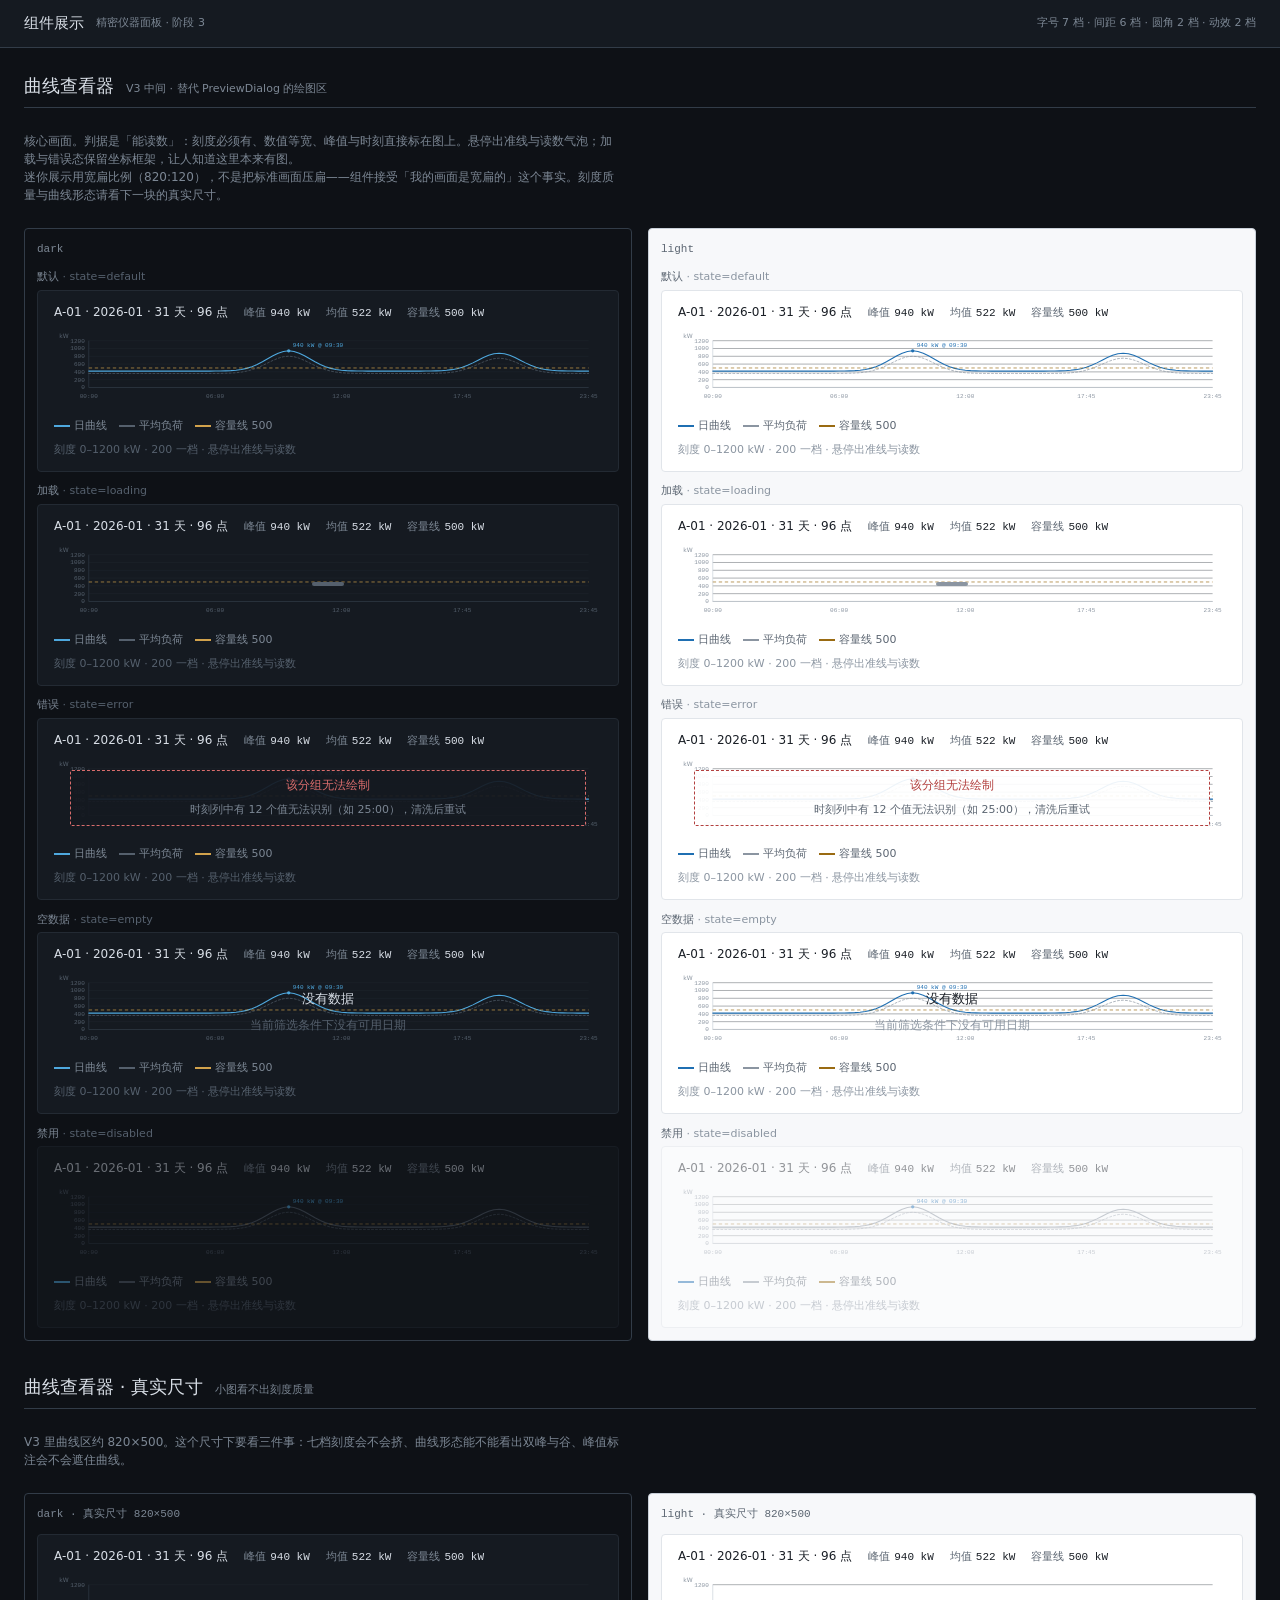
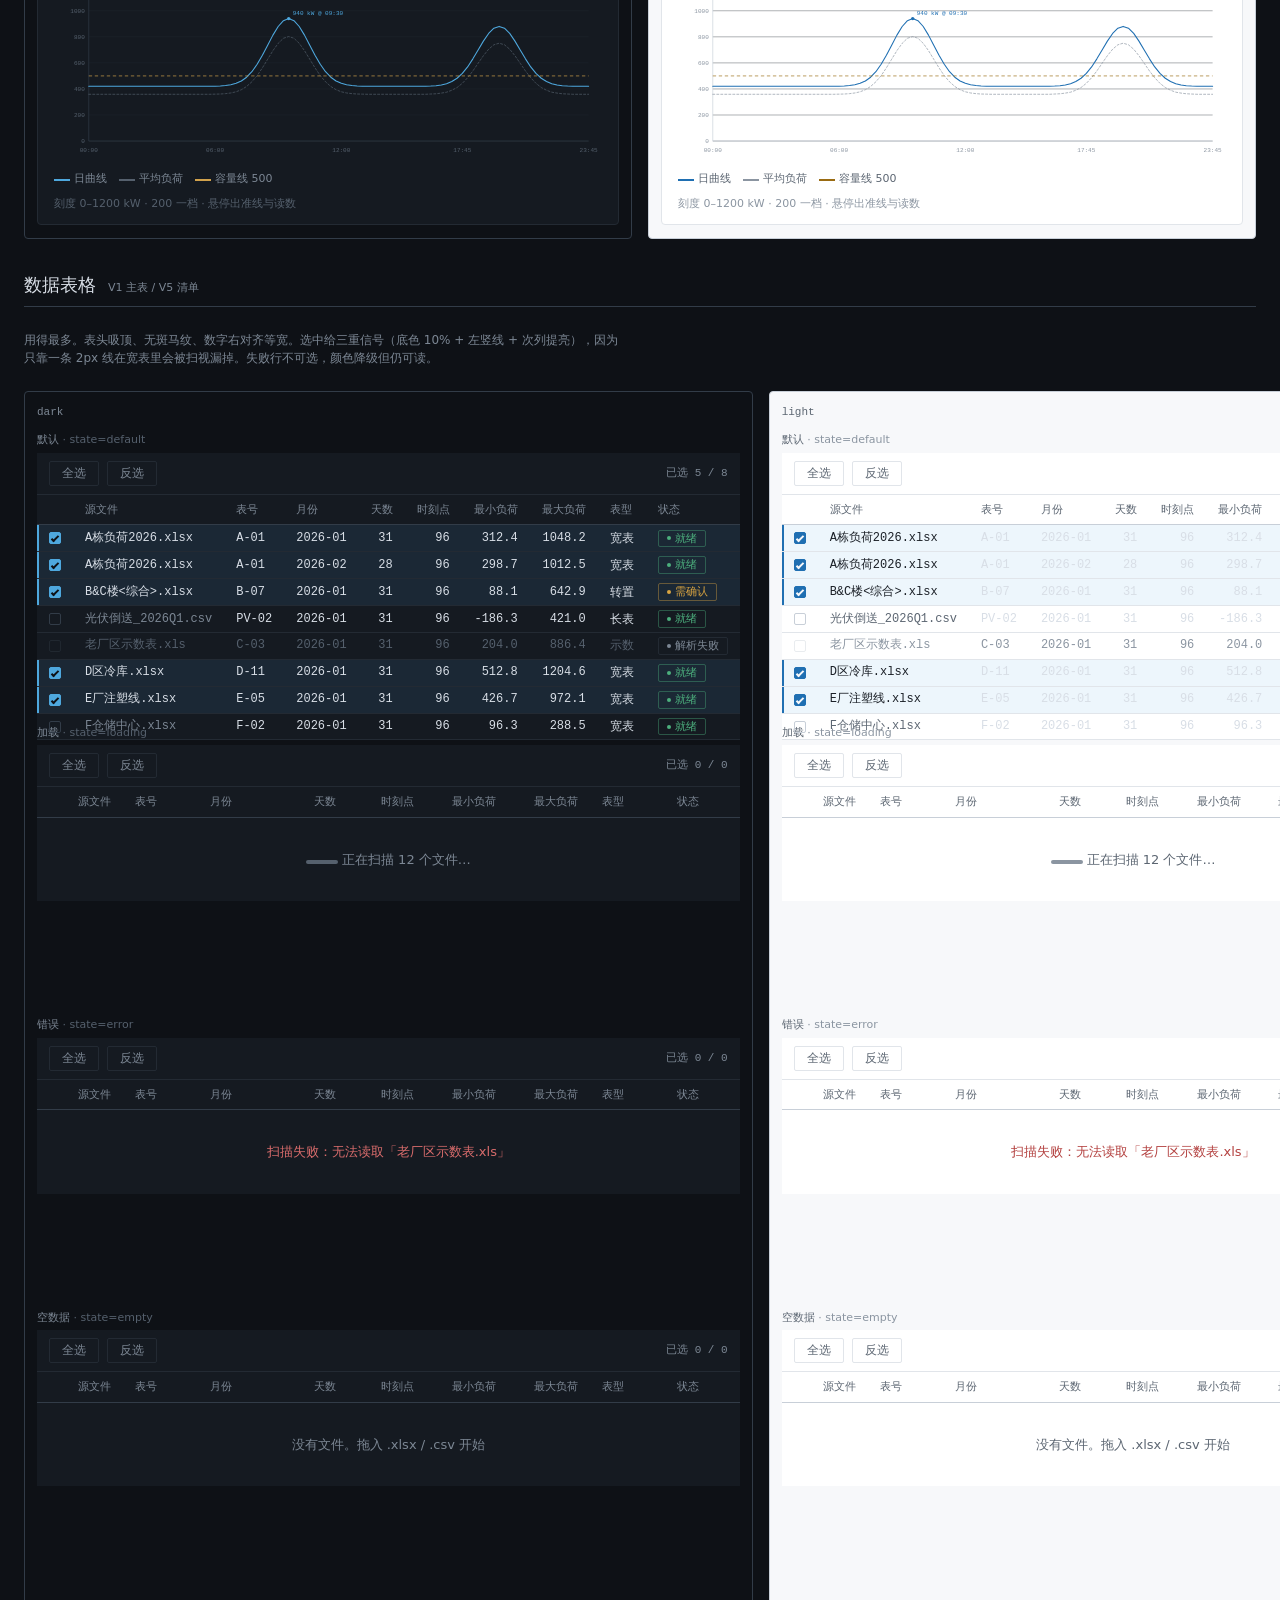
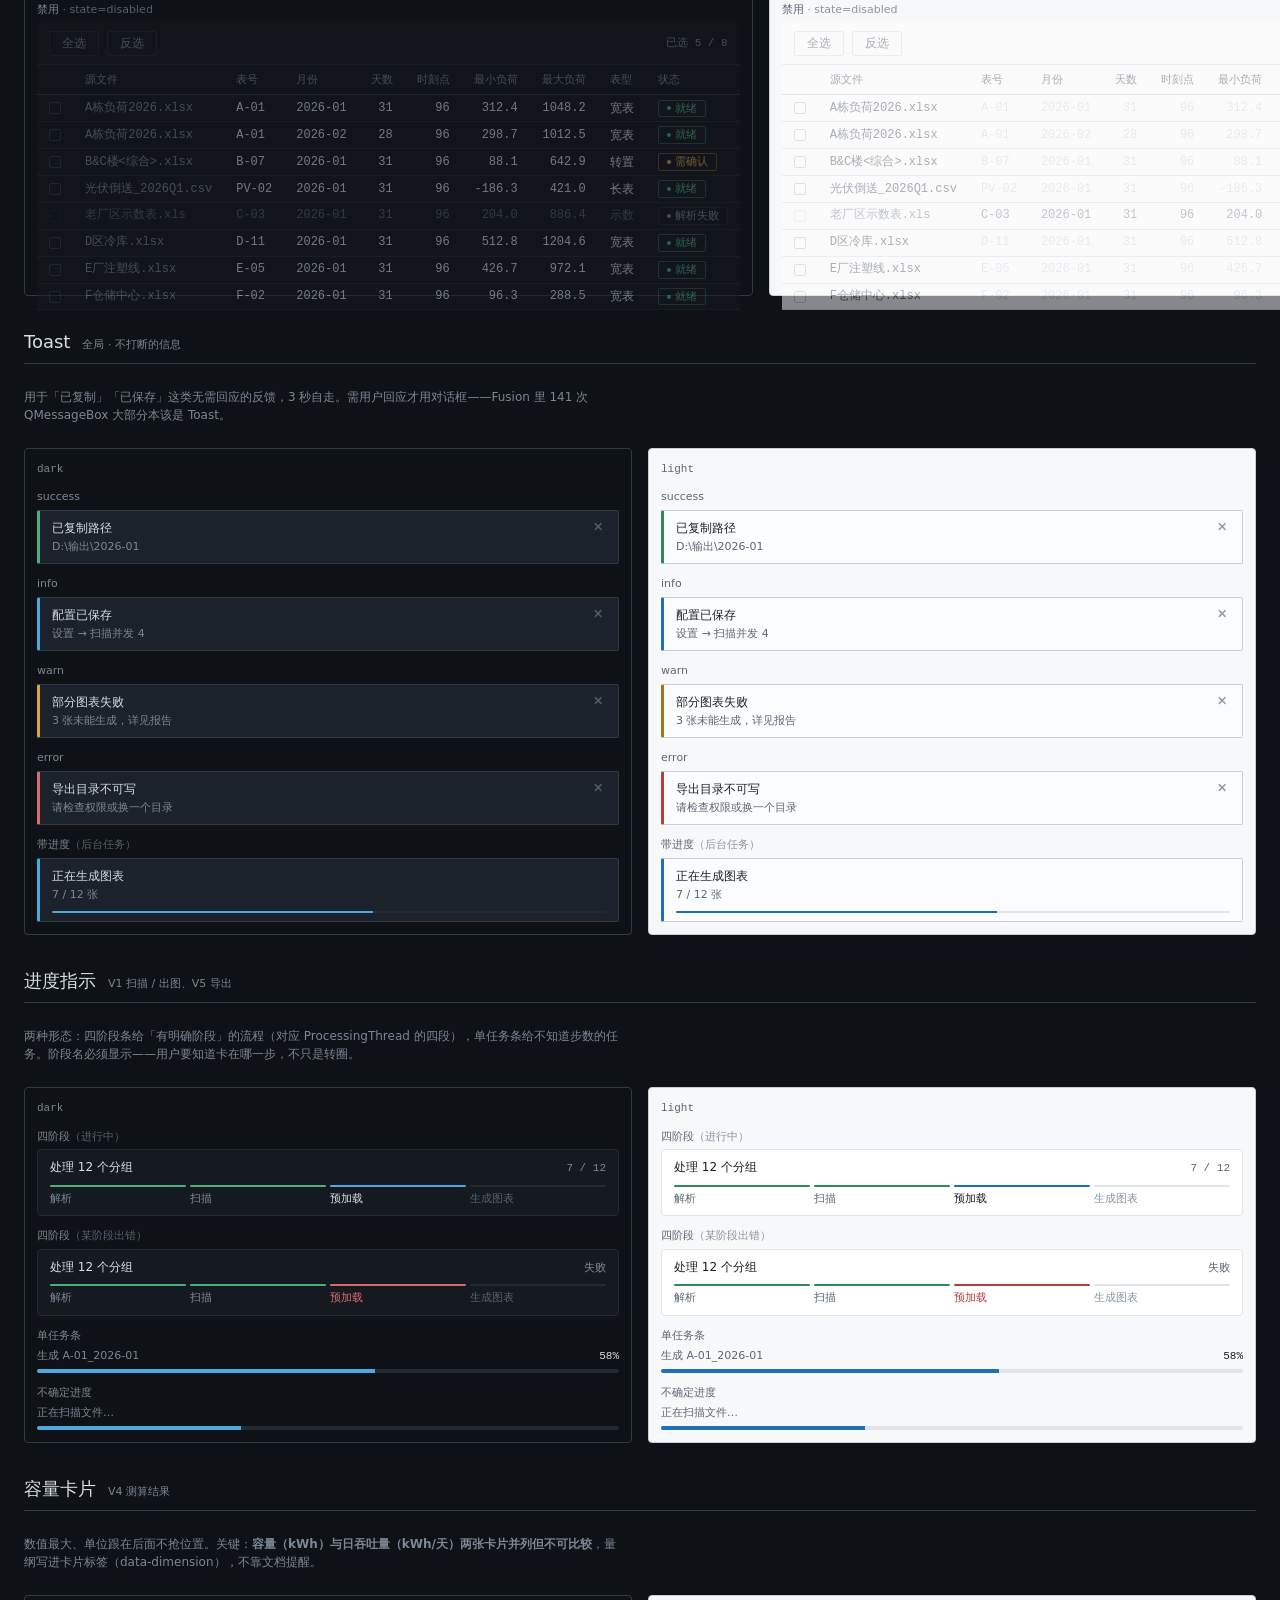
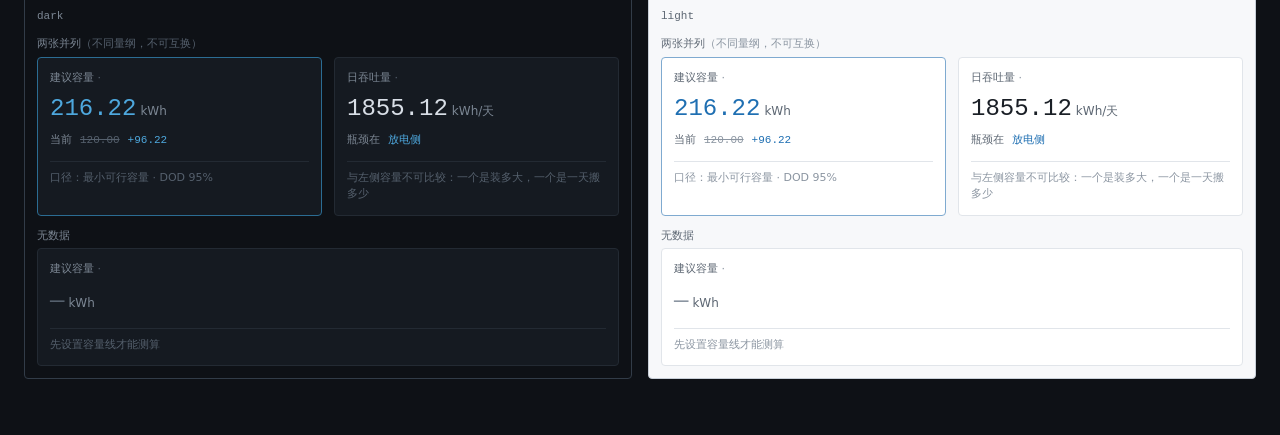
==== commit c987b4b4: "feat(web): 再三个组件 —— Toast / 进度指示 / 容量卡片 ## Toast  四种语义（success / info / warn / error）用左侧色条区分，不改整体底色 " ====
--- a/web/showcase.html
+++ b/web/showcase.html
@@ -7,6 +7,9 @@
 <link rel="stylesheet" href="components/base.css">
 <link rel="stylesheet" href="components/curve-viewer.css">
 <link rel="stylesheet" href="components/data-table.css">
+<link rel="stylesheet" href="components/toast.css">
+<link rel="stylesheet" href="components/progress.css">
+<link rel="stylesheet" href="components/capacity-card.css">
 <style>
 /* 展示页自身的排版，不属于组件库 */
 body { padding: 0 0 var(--sp-6); }
@@ -86,9 +89,9 @@
   { label: '峰值', value: Math.max(...MAIN) + ' kW', priority: 'high' },
   { label: '均值', value: Math.round(MAIN.reduce((a,b)=>a+b,0)/N) + ' kW', priority: 'high' },
   { label: '容量线', value: '500 kW', priority: 'high' },
-  { label: '天数', value: '31', priority: 'low' },
-  { label: '点数', value: '96', priority: 'low' },
 ];
+// 注：天数 / 点数不进 stats —— 它们在标题里已经写过（「31 天 · 96 点」），
+// 同一份信息不写两遍。规模属于标题，读数属于 stats。
 function curveData() {
   return {
     title: 'A-01 · 2026-01 · 31 天 · 96 点',
@@ -224,7 +227,104 @@
     '<div class="demo-pair">' + panes + '</div></section>';
 }
 
-document.getElementById('root').innerHTML = blockCurve() + blockCurveReal() + blockTable();
+function blockToast() {
+  const panes = ['dark','light'].map(theme => {
+    const items = [
+      ['success', '已复制路径', 'D:\\输出\\2026-01'],
+      ['info', '配置已保存', '设置 → 扫描并发 4'],
+      ['warn', '部分图表失败', '3 张未能生成，详见报告'],
+      ['error', '导出目录不可写', '请检查权限或换一个目录'],
+    ].map(([kind, title, desc]) =>
+      '<div class="demo-state"><div class="demo-state__name"><b>' + kind + '</b></div>' +
+      '<div class="toast toast--' + kind + '" style="position:static;max-width:none">' +
+        '<div class="toast__body"><div class="toast__title">' + title + '</div>' +
+        '<div class="toast__desc">' + desc + '</div></div>' +
+        '<button class="toast__close" aria-label="关闭">✕</button>' +
+      '</div></div>').join('') +
+      '<div class="demo-state"><div class="demo-state__name"><b>带进度</b>（后台任务）</div>' +
+      '<div class="toast toast--info" style="position:static;max-width:none">' +
+        '<div class="toast__body"><div class="toast__title">正在生成图表</div>' +
+        '<div class="toast__desc">7 / 12 张</div>' +
+        '<div class="toast__meter"><i style="width:58%"></i></div></div>' +
+      '</div></div>';
+    return '<div class="demo-pane" data-theme="' + theme + '"><div class="demo-pane__label">' +
+      theme + '</div><div class="demo-states">' + items + '</div></div>';
+  }).join('');
+  return '<section class="demo-block">' +
+    '<div class="demo-block__title">Toast <span>全局 · 不打断的信息</span></div>' +
+    '<p class="demo-block__desc">用于「已复制」「已保存」这类无需回应的反馈，3 秒自走。需用户回应才用对话框——Fusion 里 141 次 QMessageBox 大部分本该是 Toast。</p>' +
+    '<div class="demo-pair">' + panes + '</div></section>';
+}
+
+function blockProgress() {
+  const stages = [['parse','解析','done'],['scan','扫描','done'],['preload','预加载','active'],['generate','生成图表','pending']];
+  const stageItems = stages.map(([k,n,s]) =>
+    '<li class="progress__stage" data-state="' + s + '"><div class="progress__bar"><i></i></div>' +
+    '<div class="progress__label">' + n + '</div></li>').join('');
+  const errStages = stages.map(([k,n,s],i) =>
+    '<li class="progress__stage" data-state="' + (i<2?'done':i===2?'error':'pending') + '">' +
+    '<div class="progress__bar"><i></i></div><div class="progress__label">' + n + '</div></li>').join('');
+
+  const panes = ['dark','light'].map(theme =>
+    '<div class="demo-pane" data-theme="' + theme + '"><div class="demo-pane__label">' + theme + '</div>' +
+    '<div class="demo-states">' +
+      '<div class="demo-state"><div class="demo-state__name"><b>四阶段</b>（进行中）</div>' +
+        '<div class="progress"><div class="progress__head"><span class="progress__title">处理 12 个分组</span>' +
+        '<span class="progress__count">7 / 12</span></div>' +
+        '<ul class="progress__stages">' + stageItems + '</ul></div></div>' +
+      '<div class="demo-state"><div class="demo-state__name"><b>四阶段</b>（某阶段出错）</div>' +
+        '<div class="progress"><div class="progress__head"><span class="progress__title">处理 12 个分组</span>' +
+        '<span class="progress__count">失败</span></div>' +
+        '<ul class="progress__stages">' + errStages + '</ul></div></div>' +
+      '<div class="demo-state"><div class="demo-state__name"><b>单任务条</b></div>' +
+        '<div class="progress-bar"><div class="progress-bar__row"><span>生成 A-01_2026-01</span>' +
+        '<span class="progress-bar__value">58%</span></div>' +
+        '<div class="progress-bar__track"><i style="width:58%"></i></div></div></div>' +
+      '<div class="demo-state"><div class="demo-state__name"><b>不确定进度</b></div>' +
+        '<div class="progress-bar" data-indeterminate="true"><div class="progress-bar__row">' +
+        '<span>正在扫描文件…</span></div><div class="progress-bar__track"><i></i></div></div></div>' +
+    '</div></div>').join('');
+
+  return '<section class="demo-block">' +
+    '<div class="demo-block__title">进度指示 <span>V1 扫描 / 出图、V5 导出</span></div>' +
+    '<p class="demo-block__desc">两种形态：四阶段条给「有明确阶段」的流程（对应 ProcessingThread 的四段），单任务条给不知道步数的任务。阶段名必须显示——用户要知道卡在哪一步，不只是转圈。</p>' +
+    '<div class="demo-pair">' + panes + '</div></section>';
+}
+
+function blockCapacity() {
+  const panes = ['dark','light'].map(theme =>
+    '<div class="demo-pane" data-theme="' + theme + '"><div class="demo-pane__label">' + theme + '</div>' +
+    '<div class="demo-states">' +
+      '<div class="demo-state"><div class="demo-state__name"><b>两张并列</b>（不同量纲，不可互换）</div>' +
+      '<div class="capacity-row">' +
+        '<div class="capacity-card" data-emphasis="true" data-dimension="kWh">' +
+          '<div class="capacity-card__label">建议容量</div>' +
+          '<div class="capacity-card__value">216.22<span class="capacity-card__unit">kWh</span></div>' +
+          '<div class="capacity-card__compare"><span>当前</span><span class="capacity-card__from">120.00</span>' +
+          '<span class="capacity-card__delta">+96.22</span></div>' +
+          '<div class="capacity-card__basis">口径：最小可行容量 · DOD 95%</div>' +
+        '</div>' +
+        '<div class="capacity-card" data-dimension="kWh/天">' +
+          '<div class="capacity-card__label">日吞吐量</div>' +
+          '<div class="capacity-card__value">1855.12<span class="capacity-card__unit">kWh/天</span></div>' +
+          '<div class="capacity-card__compare"><span>瓶颈在</span>' +
+          '<span class="capacity-card__delta">放电侧</span></div>' +
+          '<div class="capacity-card__basis">与左侧容量不可比较：一个是装多大，一个是一天搬多少</div>' +
+        '</div>' +
+      '</div></div>' +
+      '<div class="demo-state"><div class="demo-state__name"><b>无数据</b></div>' +
+      '<div class="capacity-row"><div class="capacity-card" data-state="empty" data-dimension="kWh">' +
+        '<div class="capacity-card__label">建议容量</div>' +
+        '<div class="capacity-card__value">—<span class="capacity-card__unit">kWh</span></div>' +
+        '<div class="capacity-card__basis">先设置容量线才能测算</div></div></div></div>' +
+    '</div></div>').join('');
+  return '<section class="demo-block">' +
+    '<div class="demo-block__title">容量卡片 <span>V4 测算结果</span></div>' +
+    '<p class="demo-block__desc">数值最大、单位跟在后面不抢位置。关键：<b>容量（kWh）与日吞吐量（kWh/天）两张卡片并列但不可比较</b>，量纲写进卡片标签（data-dimension），不靠文档提醒。</p>' +
+    '<div class="demo-pair">' + panes + '</div></section>';
+}
+
+document.getElementById('root').innerHTML = blockCurve() + blockCurveReal() + blockTable() + blockToast() + blockProgress() + blockCapacity();
 
 /* 迷你块：宽扁比例（820:120），不是把标准画面压扁 */
 document.querySelectorAll('[data-cv]').forEach(host => {
--- a/web/components/toast.css
+++ b/web/components/toast.css
@@ -0,0 +1,88 @@
+/* ═══════════════════════════════════════════════════════════
+   Toast · 不打断的信息
+   ───────────────────────────────────────────────────────────
+   出现场景：已复制路径 / 已保存配置 / 后台任务完成 / 轻微警告。
+   判据：3 秒自走、不抢焦点、不遮操作区、可手动关。
+
+   与对话框的分界：需要用户回应才用对话框，只是告知用 Toast。
+   Fusion 里 141 次 QMessageBox 中大部分本该是 Toast。
+   ═══════════════════════════════════════════════════════════ */
+
+.toast-stack {
+  position: fixed;
+  right: var(--sp-4);
+  bottom: var(--sp-4);
+  display: flex;
+  flex-direction: column-reverse;
+  gap: var(--sp-2);
+  z-index: 50;
+  pointer-events: none;
+}
+
+.toast {
+  display: flex;
+  align-items: flex-start;
+  gap: var(--sp-2);
+  min-width: 220px;
+  max-width: 380px;
+  padding: var(--sp-2) var(--sp-3);
+  background: var(--bg-raised);
+  border: 1px solid var(--border-strong);
+  border-left: 3px solid var(--text-muted);
+  border-radius: var(--r-1);
+  font-size: var(--fs-sm);
+  color: var(--text-primary);
+  pointer-events: auto;
+  animation: toast-in var(--t-base) ease-out;
+}
+
+@keyframes toast-in {
+  from { opacity: 0; transform: translateY(var(--sp-2)); }
+  to   { opacity: 1; transform: translateY(0); }
+}
+
+.toast__body { flex: 1; min-width: 0; }
+.toast__title { color: var(--text-primary); }
+.toast__desc {
+  font-size: var(--fs-xs);
+  color: var(--text-muted);
+  margin-top: 2px;
+  word-break: break-all;
+}
+.toast__close {
+  flex: none;
+  width: var(--sp-4);
+  height: var(--sp-4);
+  display: inline-flex;
+  align-items: center;
+  justify-content: center;
+  font-size: var(--fs-xs);
+  color: var(--text-faint);
+  background: transparent;
+  border: 0;
+  border-radius: var(--r-1);
+  cursor: pointer;
+  transition: color var(--t-fast), background var(--t-fast);
+}
+.toast__close:hover { color: var(--text-primary); background: var(--bg-surface); }
+
+/* 语义：左侧色条区分类型，不改变整体底色 */
+.toast--success { border-left-color: var(--ok); }
+.toast--warn { border-left-color: var(--warn); }
+.toast--error { border-left-color: var(--danger); }
+.toast--info { border-left-color: var(--accent); }
+
+/* 带进度提示的 Toast（后台任务） */
+.toast__meter {
+  height: 2px;
+  margin-top: var(--sp-2);
+  background: var(--border-subtle);
+  border-radius: var(--r-1);
+  overflow: hidden;
+}
+.toast__meter i {
+  display: block;
+  height: 100%;
+  background: var(--accent);
+  transition: width var(--t-base);
+}
--- a/web/components/progress.css
+++ b/web/components/progress.css
@@ -0,0 +1,160 @@
+/* ═══════════════════════════════════════════════════════════
+   进度指示 · 两种形态
+   ───────────────────────────────────────────────────────────
+   四阶段条   扫描/出图这种「有明确阶段」的流程，对应 ProcessingThread 的四段
+   单任务条   不知道总步数、只知道百分比的任务（如导出单张图）
+
+   判据：阶段名必须显示，用户要知道「卡在哪一步」，而不只是「转圈」。
+   Fusion 现在是 QProgressDialog 加一段文字，没有阶段概念。
+   ═══════════════════════════════════════════════════════════ */
+
+/* ── 四阶段 ─────────────────────────────────────── */
+.progress {
+  display: flex;
+  flex-direction: column;
+  gap: var(--sp-2);
+  padding: var(--sp-2) var(--sp-3);
+  background: var(--bg-surface);
+  border: 1px solid var(--border-subtle);
+  border-radius: var(--r-2);
+}
+
+.progress__head {
+  display: flex;
+  align-items: baseline;
+  gap: var(--sp-3);
+  font-size: var(--fs-xs);
+  color: var(--text-muted);
+}
+.progress__title { color: var(--text-primary); font-size: var(--fs-sm); }
+.progress__count {
+  font-family: var(--font-num);
+  font-variant-numeric: tabular-nums;
+  margin-left: auto;
+}
+
+.progress__stages {
+  display: flex;
+  align-items: stretch;
+  gap: var(--sp-1);
+  list-style: none;
+  margin: 0;
+  padding: 0;
+}
+
+.progress__stage {
+  flex: 1;
+  display: flex;
+  flex-direction: column;
+  gap: var(--sp-1);
+  min-width: 0;
+}
+
+/* 段条：细，但不是最细 —— 要有存在感 */
+.progress__bar {
+  height: 2px;
+  background: var(--border-subtle);
+  border-radius: var(--r-1);
+  overflow: hidden;
+  position: relative;
+}
+.progress__bar i {
+  display: block;
+  height: 100%;
+  width: 0;
+  background: var(--accent);
+  transition: width var(--t-base) ease-out;
+}
+
+.progress__label {
+  font-size: var(--fs-xs);
+  color: var(--text-faint);
+  white-space: nowrap;
+  overflow: hidden;
+  text-overflow: ellipsis;
+}
+
+/* 三态：待做 / 进行中 / 完成 */
+.progress__stage[data-state="done"] .progress__bar i { width: 100%; background: var(--ok); }
+.progress__stage[data-state="done"] .progress__label { color: var(--text-muted); }
+
+.progress__stage[data-state="active"] .progress__bar i {
+  width: 100%;
+  background: var(--accent);
+  animation: stage-pulse var(--t-base) ease-in-out infinite alternate;
+}
+.progress__stage[data-state="active"] .progress__label { color: var(--text-primary); }
+
+.progress__stage[data-state="pending"] .progress__label { color: var(--text-faint); }
+
+.progress__stage[data-state="error"] .progress__bar i { width: 100%; background: var(--danger); }
+.progress__stage[data-state="error"] .progress__label { color: var(--danger); }
+
+@keyframes stage-pulse {
+  from { opacity: 0.45; }
+  to   { opacity: 1; }
+}
+
+/* ── 单任务条 ───────────────────────────────────── */
+.progress-bar {
+  display: flex;
+  flex-direction: column;
+  gap: var(--sp-1);
+}
+.progress-bar__row {
+  display: flex;
+  align-items: baseline;
+  justify-content: space-between;
+  gap: var(--sp-2);
+  font-size: var(--fs-xs);
+  color: var(--text-muted);
+}
+.progress-bar__value {
+  font-family: var(--font-num);
+  font-variant-numeric: tabular-nums;
+  color: var(--text-primary);
+}
+.progress-bar__track {
+  height: 4px;
+  background: var(--border-subtle);
+  border-radius: var(--r-1);
+  overflow: hidden;
+}
+.progress-bar__track i {
+  display: block;
+  height: 100%;
+  background: var(--accent);
+  transition: width var(--t-base) ease-out;
+}
+
+/* 不确定进度（不知道总量）：斜纹流动，不用来回跳的假进度 */
+.progress-bar[data-indeterminate="true"] .progress-bar__track i {
+  width: 35%;
+  animation: indeterminate 1.2s linear infinite;
+}
+@keyframes indeterminate {
+  from { transform: translateX(-100%); }
+  to   { transform: translateX(320%); }
+}
+
+/* 完成 / 出错 */
+.progress-bar[data-state="done"] .progress-bar__track i { background: var(--ok); }
+.progress-bar[data-state="error"] .progress-bar__track i { background: var(--danger); }
+
+/* ── 内联迷你进度（表格行内、卡片角标）─────────────── */
+.progress-dot {
+  display: inline-block;
+  width: var(--sp-2);
+  height: var(--sp-2);
+  border-radius: 50%;
+  border: 1px solid var(--border-strong);
+  vertical-align: middle;
+}
+.progress-dot[data-state="active"] {
+  border-color: var(--accent);
+  border-top-color: transparent;
+  animation: spin 0.8s linear infinite;
+}
+.progress-dot[data-state="done"] { background: var(--ok); border-color: var(--ok); }
+.progress-dot[data-state="error"] { background: var(--danger); border-color: var(--danger); }
+@keyframes spin { to { transform: rotate(360deg); } }
--- a/web/components/capacity-card.css
+++ b/web/components/capacity-card.css
@@ -0,0 +1,103 @@
+/* ═══════════════════════════════════════════════════════════
+   容量卡片 · 数字 + 单位 + 对比
+   ───────────────────────────────────────────────────────────
+   出现场景：V4 测算视图的推荐配置。核心是「一个数一眼读出来」。
+
+   量纲纪律（阶段 2 定死的）：
+     容量      单位 kWh      回答「电池该装多大」
+     日吞吐量  单位 kWh/天   回答「一天能搬多少能量」
+   两张卡片并列，字段名带量纲，不靠文档提醒。
+   ═══════════════════════════════════════════════════════════ */
+
+.capacity-card {
+  display: flex;
+  flex-direction: column;
+  gap: var(--sp-2);
+  padding: var(--sp-3);
+  background: var(--bg-surface);
+  border: 1px solid var(--border-subtle);
+  border-radius: var(--r-2);
+  min-width: 0;
+}
+
+.capacity-card__label {
+  font-size: var(--fs-xs);
+  color: var(--text-muted);
+}
+
+/* 主数值：全站最大的字号之一，等宽，单位不跟数字抢位置 */
+.capacity-card__value {
+  display: flex;
+  align-items: baseline;
+  gap: var(--sp-1);
+  font-family: var(--font-num);
+  font-variant-numeric: tabular-nums;
+  font-size: var(--fs-2xl);
+  line-height: var(--lh-tight);
+  color: var(--text-primary);
+}
+.capacity-card__unit {
+  font-family: var(--font-ui);
+  font-size: var(--fs-sm);
+  color: var(--text-muted);
+  font-weight: 400;
+}
+
+/* 对比：当前值 → 建议值，变化幅度用语义色（升是强调，降是中性） */
+.capacity-card__compare {
+  display: flex;
+  align-items: center;
+  gap: var(--sp-2);
+  font-size: var(--fs-xs);
+  color: var(--text-muted);
+}
+.capacity-card__from {
+  font-family: var(--font-num);
+  font-variant-numeric: tabular-nums;
+  color: var(--text-faint);
+  text-decoration: line-through;
+}
+.capacity-card__delta {
+  font-family: var(--font-num);
+  font-variant-numeric: tabular-nums;
+  color: var(--accent);
+}
+.capacity-card__delta[data-dir="down"] { color: var(--text-muted); }
+
+/* 口径标记：让人知道这个数是按什么算的 */
+.capacity-card__basis {
+  font-size: var(--fs-xs);
+  color: var(--text-faint);
+  border-top: 1px solid var(--border-subtle);
+  padding-top: var(--sp-2);
+  margin-top: var(--sp-1);
+}
+
+/* 两卡片并列时的分隔 */
+.capacity-row {
+  display: grid;
+  grid-template-columns: repeat(auto-fit, minmax(180px, 1fr));
+  gap: var(--sp-3);
+}
+
+/* 强调变体：推荐配置用，边框走强调色但不发光 */
+.capacity-card[data-emphasis="true"] {
+  border-color: var(--accent-dim);
+}
+.capacity-card[data-emphasis="true"] .capacity-card__value {
+  color: var(--accent);
+}
+
+/* 单位不同不能直接比较 —— 两张卡片的单位区加一条提示线 */
+.capacity-card[data-dimension] .capacity-card__label::after {
+  content: " · " attr(data-dimension);
+  color: var(--text-faint);
+}
+
+/* 禁用 / 无数据 */
+.capacity-card[data-state="empty"] .capacity-card__value {
+  color: var(--text-faint);
+}
+.capacity-card[data-state="disabled"] {
+  opacity: 0.5;
+}
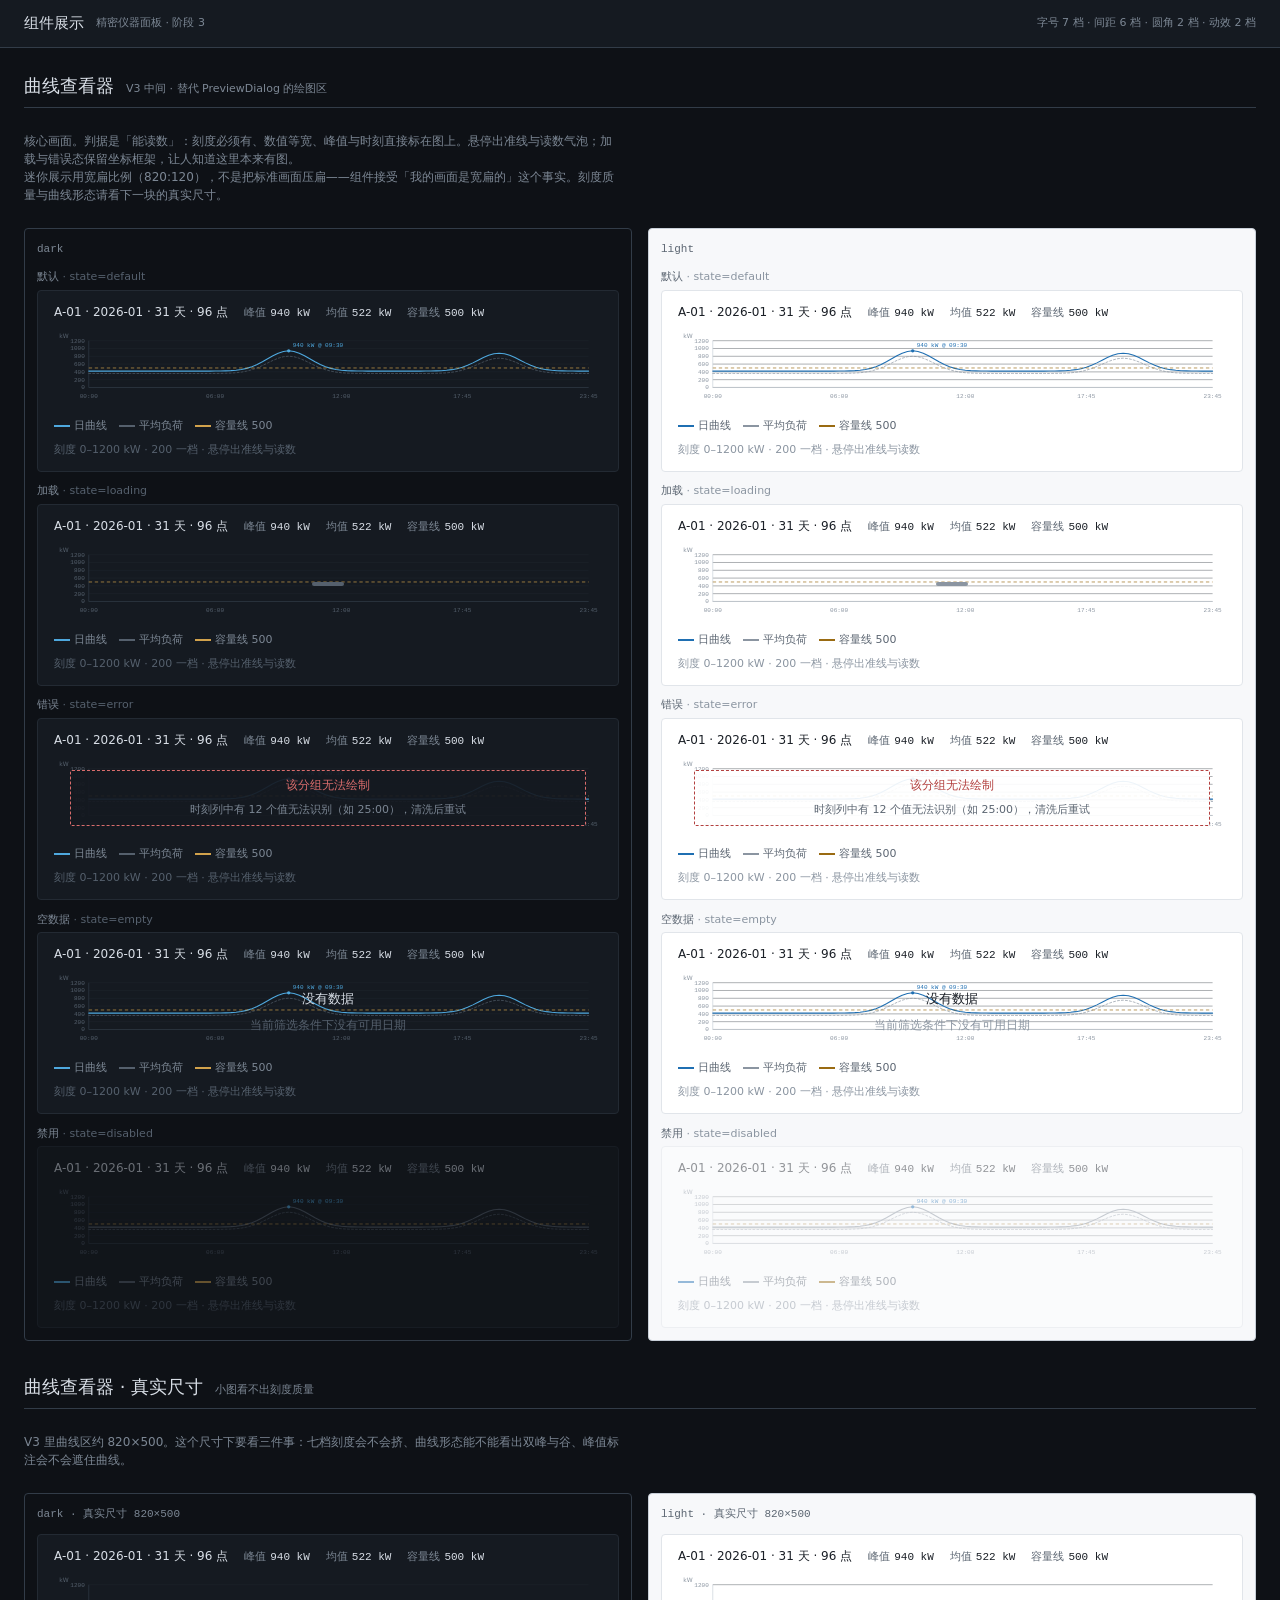
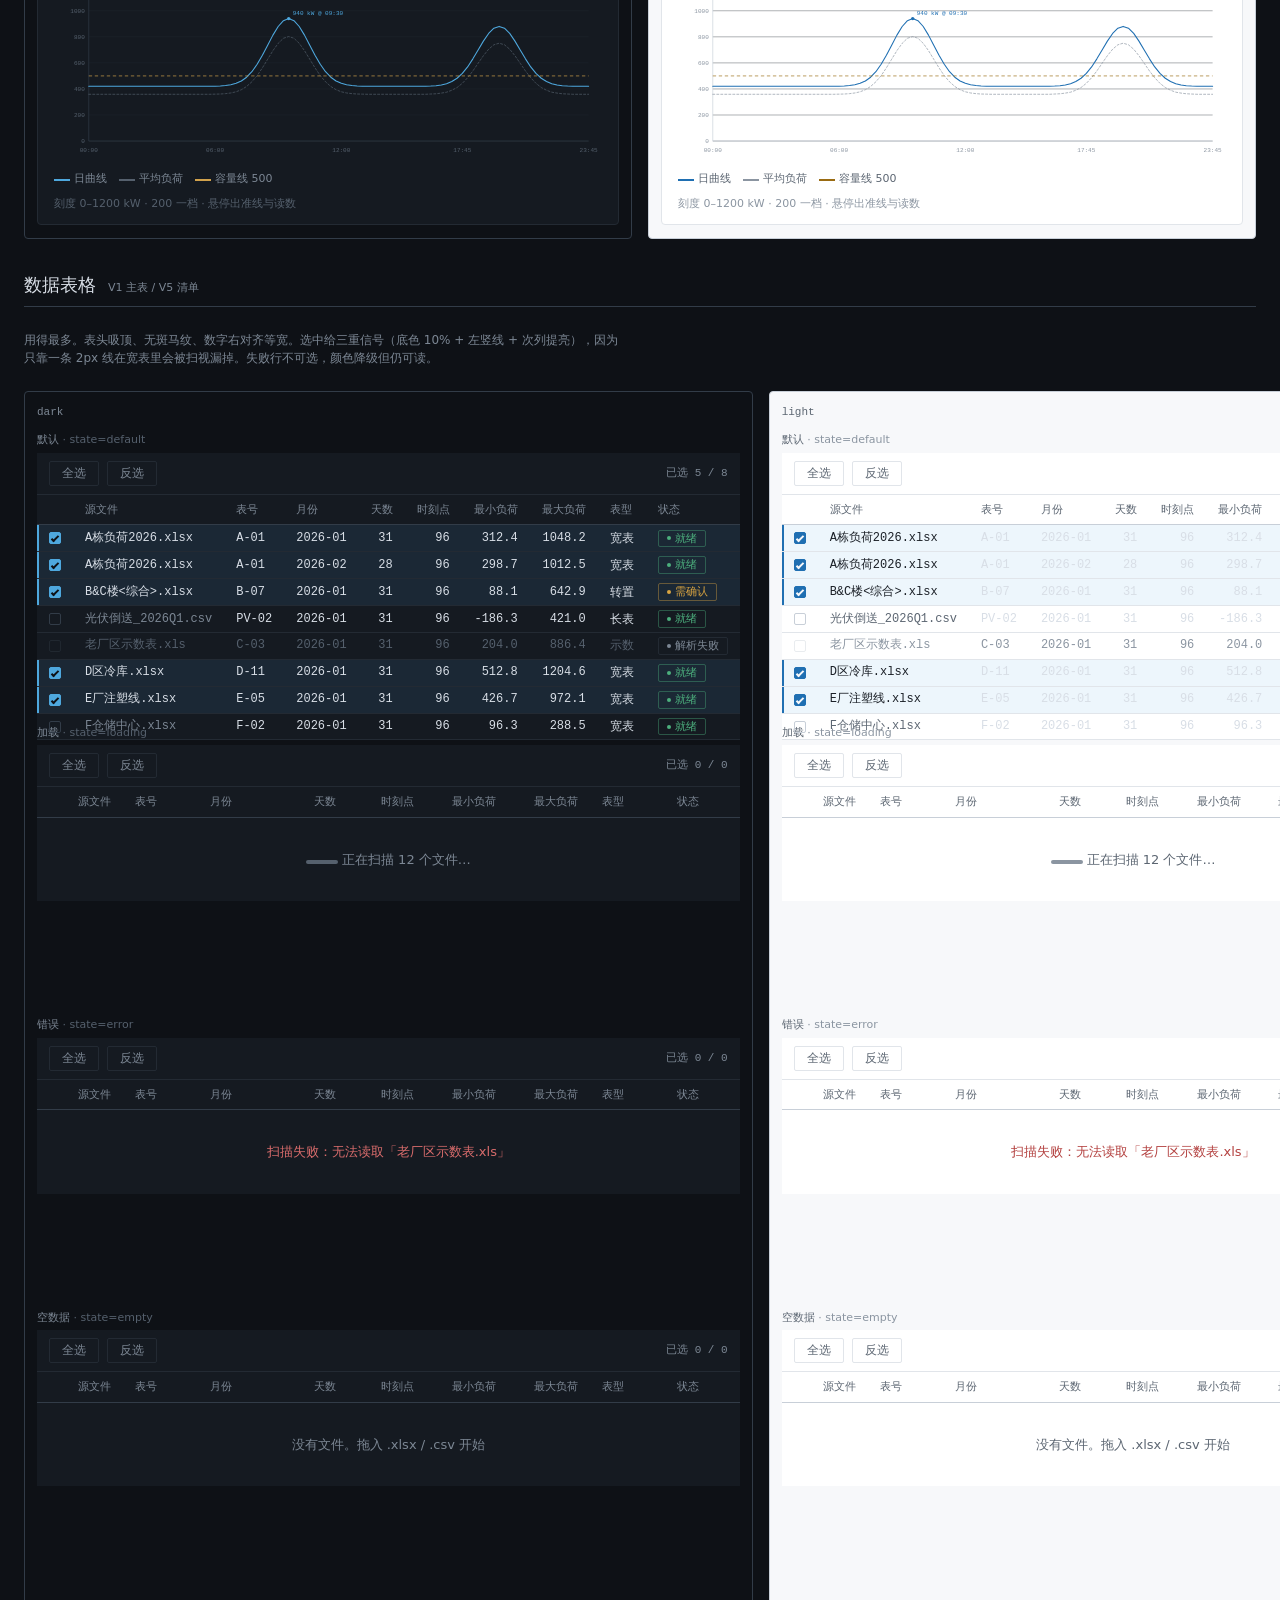
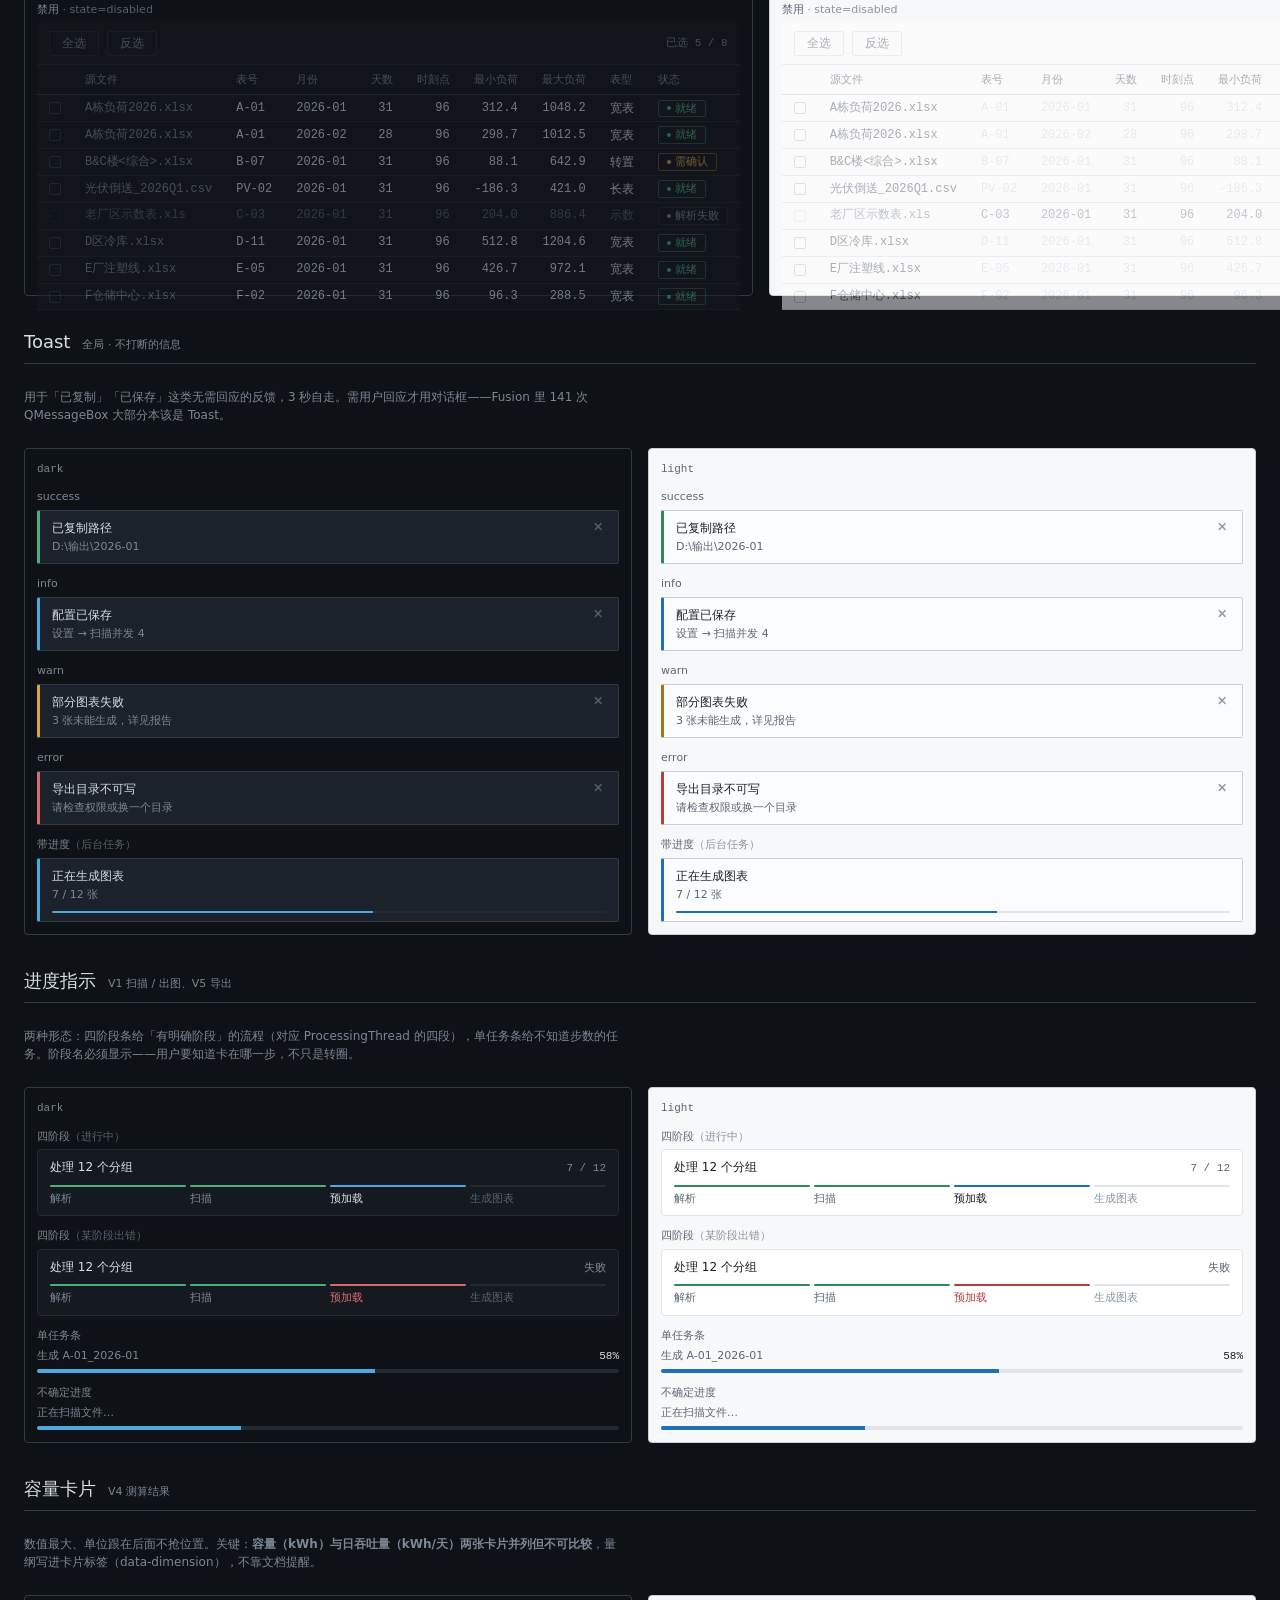
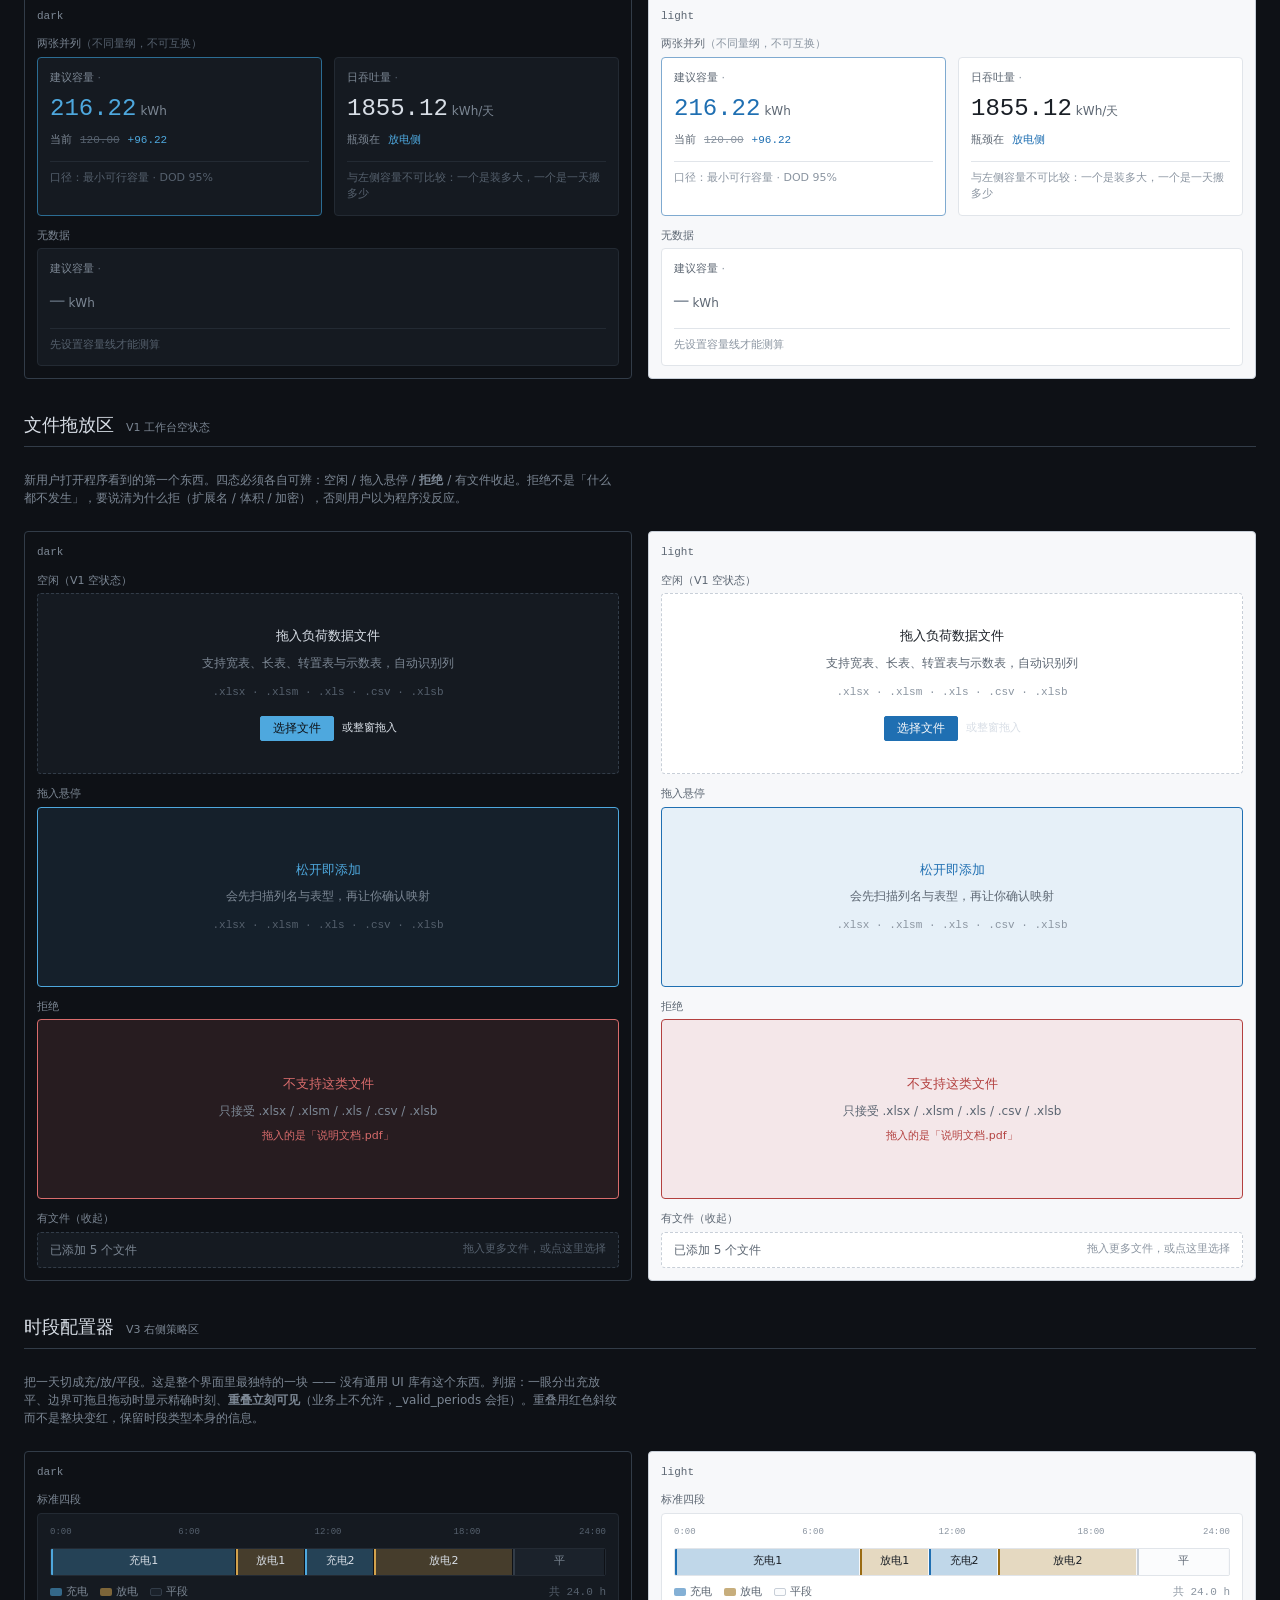
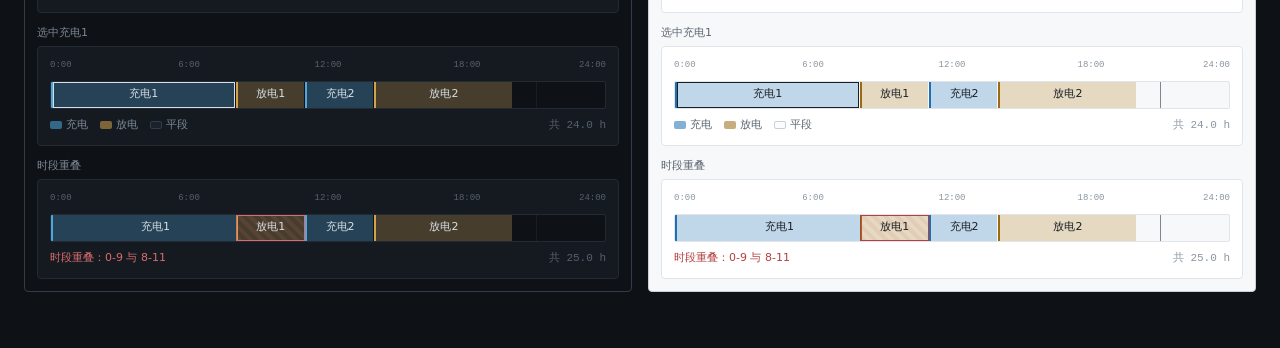
==== commit 7b4ec300: "feat(web): 文件拖放区 + 时段配置器 —— 组件 7/12 ## 顺序按协作方建议调整  先做拖放区而不是参数表单，两条理由都成立： 一、它是 V1 的空状态，新用户打开程序看到的第一个东" ====
--- a/web/showcase.html
+++ b/web/showcase.html
@@ -10,6 +10,8 @@
 <link rel="stylesheet" href="components/toast.css">
 <link rel="stylesheet" href="components/progress.css">
 <link rel="stylesheet" href="components/capacity-card.css">
+<link rel="stylesheet" href="components/dropzone.css">
+<link rel="stylesheet" href="components/period-editor.css">
 <style>
 /* 展示页自身的排版，不属于组件库 */
 body { padding: 0 0 var(--sp-6); }
@@ -324,7 +326,93 @@
     '<div class="demo-pair">' + panes + '</div></section>';
 }
 
-document.getElementById('root').innerHTML = blockCurve() + blockCurveReal() + blockTable() + blockToast() + blockProgress() + blockCapacity();
+function blockDropzone() {
+  const mk = (state) => {
+    const titles = { idle: '拖入负荷数据文件', hover: '松开即添加', reject: '不支持这类文件', compact: '已添加 5 个文件' };
+    const descs = {
+      idle: '支持宽表、长表、转置表与示数表，自动识别列',
+      hover: '会先扫描列名与表型，再让你确认映射',
+      reject: '只接受 .xlsx / .xlsm / .xls / .csv / .xlsb',
+      compact: ''
+    };
+    return '<div class="dropzone" data-state="' + state + '">' +
+      '<div class="dropzone__title">' + titles[state] + '</div>' +
+      (descs[state] ? '<div class="dropzone__desc">' + descs[state] + '</div>' : '') +
+      (state === 'reject' ? '<div class="dropzone__reject-reason">拖入的是「说明文档.pdf」</div>' : '') +
+      (state === 'idle' || state === 'hover' ? '<div class="dropzone__formats">.xlsx · .xlsm · .xls · .csv · .xlsb</div>' : '') +
+      (state === 'idle' ? '<div class="dropzone__actions"><button class="btn btn--primary">选择文件</button>' +
+        '<span class="faint" style="font-size:var(--fs-xs)">或整窗拖入</span></div>' : '') +
+      '</div>';
+  };
+  const panes = ['dark','light'].map(theme =>
+    '<div class="demo-pane" data-theme="' + theme + '"><div class="demo-pane__label">' + theme + '</div>' +
+    '<div class="demo-states">' +
+    [['idle','空闲（V1 空状态）'],['hover','拖入悬停'],['reject','拒绝'],['compact','有文件（收起）']]
+      .map(([st,nm]) => '<div class="demo-state"><div class="demo-state__name"><b>' + nm + '</b></div>' +
+        mk(st) + '</div>').join('') +
+    '</div></div>').join('');
+  return '<section class="demo-block">' +
+    '<div class="demo-block__title">文件拖放区 <span>V1 工作台空状态</span></div>' +
+    '<p class="demo-block__desc">新用户打开程序看到的第一个东西。四态必须各自可辨：空闲 / 拖入悬停 / <b>拒绝</b> / 有文件收起。拒绝不是「什么都不发生」，要说清为什么拒（扩展名 / 体积 / 加密），否则用户以为程序没反应。</p>' +
+    '<div class="demo-pair">' + panes + '</div></section>';
+}
+
+function blockPeriod() {
+  const bars = (list) => list.map(([type, from, to, label, extra]) => {
+    const l = from / 24 * 100, w = (to - from) / 24 * 100;
+    return '<div class="period-bar" data-type="' + type + '" style="left:' + l + '%;width:' + w + '%"' +
+      (extra || '') + '>' + (label || '') +
+      '<span class="period-bar__handle" data-side="start"></span>' +
+      '<span class="period-bar__handle" data-side="end"></span></div>';
+  }).join('');
+  const axis = [0,6,12,18,24].map(h =>
+    '<span class="period-editor__tick" style="left:' + (h/24*100) + '%"' +
+    (h===0?' data-edge="start"':'') + (h===24?' data-edge="end"':'') + '>' + h + ':00</span>').join('');
+
+  const normal = bars([
+    ['charge', 0, 8, '充电1'], ['discharge', 8, 11, '放电1'],
+    ['charge', 11, 14, '充电2'], ['discharge', 14, 20, '放电2'],
+    ['flat', 20, 24, '平']
+  ]);
+  const conflict = bars([
+    ['charge', 0, 9, '充电1'], ['discharge', 8, 11, '放电1', ' data-conflict="true"'],
+    ['charge', 11, 14, '充电2'], ['discharge', 14, 20, '放电2']
+  ]);
+  const selected = bars([
+    ['charge', 0, 8, '充电1', ' data-selected="true"'], ['discharge', 8, 11, '放电1'],
+    ['charge', 11, 14, '充电2'], ['discharge', 14, 20, '放电2']
+  ]);
+
+  const block = (label, inner, foot) =>
+    '<div class="demo-state"><div class="demo-state__name"><b>' + label + '</b></div>' +
+    '<div class="period-editor"><div class="period-editor__axis">' + axis + '</div>' +
+    '<div class="period-editor__track"><div class="period-editor__grid"></div>' + inner + '</div>' +
+    foot + '</div></div>';
+
+  const legend = '<div class="period-editor__foot">' +
+    '<span class="period-editor__legend"><i class="period-editor__swatch" data-type="charge"></i>充电</span>' +
+    '<span class="period-editor__legend"><i class="period-editor__swatch" data-type="discharge"></i>放电</span>' +
+    '<span class="period-editor__legend"><i class="period-editor__swatch" data-type="flat"></i>平段</span>' +
+    '<span class="period-editor__sum">共 24.0 h</span></div>';
+  const legendErr = '<div class="period-editor__foot">' +
+    '<span class="period-editor__error">时段重叠：0-9 与 8-11</span>' +
+    '<span class="period-editor__sum">共 25.0 h</span></div>';
+
+  const panes = ['dark','light'].map(theme =>
+    '<div class="demo-pane" data-theme="' + theme + '"><div class="demo-pane__label">' + theme + '</div>' +
+    '<div class="demo-states">' +
+    block('标准四段', normal, legend) +
+    block('选中充电1', selected, legend) +
+    block('时段重叠', conflict, legendErr) +
+    '</div></div>').join('');
+
+  return '<section class="demo-block">' +
+    '<div class="demo-block__title">时段配置器 <span>V3 右侧策略区</span></div>' +
+    '<p class="demo-block__desc">把一天切成充/放/平段。这是整个界面里最独特的一块 —— 没有通用 UI 库有这个东西。判据：一眼分出充放平、边界可拖且拖动时显示精确时刻、<b>重叠立刻可见</b>（业务上不允许，_valid_periods 会拒）。重叠用红色斜纹而不是整块变红，保留时段类型本身的信息。</p>' +
+    '<div class="demo-pair">' + panes + '</div></section>';
+}
+
+document.getElementById('root').innerHTML = blockCurve() + blockCurveReal() + blockTable() + blockToast() + blockProgress() + blockCapacity() + blockDropzone() + blockPeriod();
 
 /* 迷你块：宽扁比例（820:120），不是把标准画面压扁 */
 document.querySelectorAll('[data-cv]').forEach(host => {
--- a/web/components/dropzone.css
+++ b/web/components/dropzone.css
@@ -0,0 +1,126 @@
+/* ═══════════════════════════════════════════════════════════
+   文件拖放区
+   ───────────────────────────────────────────────────────────
+   出现场景：V1 工作台的空状态。新用户打开程序看到的第一个东西。
+
+   判据：四种交互态必须各自可辨 —— 空闲 / 拖入悬停 / 拒绝 / 有文件。
+   「拒绝」不只是不变色，还要说清为什么拒（扩展名不支持 / 太大 / 加密）。
+   ═══════════════════════════════════════════════════════════ */
+
+.dropzone {
+  display: flex;
+  flex-direction: column;
+  align-items: center;
+  justify-content: center;
+  gap: var(--sp-2);
+  padding: var(--sp-6) var(--sp-4);
+  min-height: 180px;
+  border: 1px dashed var(--border-strong);
+  border-radius: var(--r-2);
+  background: var(--bg-surface);
+  text-align: center;
+  transition: border-color var(--t-fast), background var(--t-fast);
+}
+
+.dropzone__title {
+  font-size: var(--fs-md);
+  color: var(--text-primary);
+}
+.dropzone__desc {
+  font-size: var(--fs-sm);
+  color: var(--text-muted);
+  max-width: 48ch;
+}
+/* 支持的类型用等宽，和全站「类型/标识走等宽」一致 */
+.dropzone__formats {
+  font-family: var(--font-num);
+  font-size: var(--fs-xs);
+  color: var(--text-faint);
+  margin-top: var(--sp-1);
+}
+.dropzone__actions {
+  display: flex;
+  align-items: center;
+  gap: var(--sp-2);
+  margin-top: var(--sp-2);
+}
+
+/* ── 拖入悬停 ───────────────────────────────────
+   整块变色 + 边框变实线。变色很克制（10%），
+   因为「悬停」是瞬时态，太亮会闪。 */
+.dropzone[data-state="hover"] {
+  border-style: solid;
+  border-color: var(--accent);
+  background: var(--accent-weak);
+}
+.dropzone[data-state="hover"] .dropzone__title { color: var(--accent); }
+
+/* ── 拒绝 ───────────────────────────────────────
+   红边 + 红字 + 明确原因。不是「什么都不发生」，
+   否则用户会以为程序没反应。 */
+.dropzone[data-state="reject"] {
+  border-style: solid;
+  border-color: var(--danger);
+  background: var(--danger-weak);
+}
+.dropzone[data-state="reject"] .dropzone__title { color: var(--danger); }
+.dropzone__reject-reason {
+  font-size: var(--fs-xs);
+  color: var(--danger);
+  display: none;
+}
+.dropzone[data-state="reject"] .dropzone__reject-reason { display: block; }
+
+/* ── 禁用 ───────────────────────────────────────── */
+.dropzone[data-state="disabled"] {
+  opacity: 0.5;
+  cursor: not-allowed;
+}
+.dropzone[data-state="disabled"] .dropzone__actions { pointer-events: none; }
+
+/* ── 有文件时收起 ───────────────────────────────
+   拖放区退化为一条细条，把空间让给表格。
+   保留它是因为用户还要继续添加。 */
+.dropzone[data-state="compact"] {
+  flex-direction: row;
+  min-height: 0;
+  padding: var(--sp-2) var(--sp-3);
+  gap: var(--sp-3);
+  border-style: dashed;
+  text-align: left;
+}
+.dropzone[data-state="compact"] .dropzone__desc,
+.dropzone[data-state="compact"] .dropzone__formats,
+.dropzone[data-state="compact"] .dropzone__actions { display: none; }
+.dropzone[data-state="compact"] .dropzone__title {
+  font-size: var(--fs-sm);
+  color: var(--text-muted);
+}
+.dropzone[data-state="compact"]::after {
+  content: "拖入更多文件，或点这里选择";
+  font-size: var(--fs-xs);
+  color: var(--text-faint);
+  margin-left: auto;
+}
+
+/* ── 覆盖层：整窗拖入 ────────────────────────────
+   文件拖到窗口任意位置时的全屏提示，
+   避免「必须拖到那个框里」的狭窄目标。 */
+.dropzone-overlay {
+  position: fixed;
+  inset: 0;
+  z-index: 40;
+  display: none;
+  align-items: center;
+  justify-content: center;
+  background: color-mix(in srgb, var(--bg-canvas) 88%, transparent);
+  border: 2px dashed var(--accent);
+  margin: var(--sp-4);
+  border-radius: var(--r-2);
+  pointer-events: none;
+}
+.dropzone-overlay[data-visible="true"] { display: flex; }
+.dropzone-overlay__text {
+  font-size: var(--fs-lg);
+  color: var(--accent);
+}
--- a/web/components/period-editor.css
+++ b/web/components/period-editor.css
@@ -0,0 +1,184 @@
+/* ═══════════════════════════════════════════════════════════
+   时段配置器
+   ───────────────────────────────────────────────────────────
+   出现场景：V3 右侧策略区。把一天的 24 小时切成充/放/平段。
+
+   这是整个界面里最独特的一块 —— 没有通用 UI 库有这个东西，
+   它必须自己长出来。判据：
+     · 一眼看出哪段是充、哪段是放、哪段是平
+     · 边界能拖动，拖动时显示精确时刻（不是猜）
+     · 重叠立刻可见（业务上不允许，且 _valid_periods 会拒）
+
+   颜色语义与全站一致：
+     充电 = accent（青蓝）  放电 = ref-line（琥珀）  平段 = 中性
+   注意：容量线也用 ref-line，但两者从不同屏出现，不冲突。
+   ═══════════════════════════════════════════════════════════ */
+
+.period-editor {
+  display: flex;
+  flex-direction: column;
+  gap: var(--sp-2);
+  padding: var(--sp-3);
+  background: var(--bg-surface);
+  border: 1px solid var(--border-subtle);
+  border-radius: var(--r-2);
+}
+
+/* ── 刻度轴 ────────────────────────────────────── */
+.period-editor__axis {
+  position: relative;
+  height: 14px;
+  font-family: var(--font-num);
+  font-size: var(--fs-2xs);
+  color: var(--text-faint);
+}
+.period-editor__tick {
+  position: absolute;
+  top: 0;
+  transform: translateX(-50%);
+  white-space: nowrap;
+}
+.period-editor__tick[data-edge="start"] { transform: none; }
+.period-editor__tick[data-edge="end"] { transform: translateX(-100%); }
+
+/* ── 轨道 ──────────────────────────────────────── */
+.period-editor__track {
+  position: relative;
+  height: 28px;
+  background: var(--bg-canvas);
+  border: 1px solid var(--border-subtle);
+  border-radius: var(--r-1);
+  overflow: hidden;
+}
+
+/* 小时网格：每 3 小时一道淡线，帮眼睛定位 */
+.period-editor__grid {
+  position: absolute;
+  inset: 0;
+  background-image: repeating-linear-gradient(
+    to right,
+    var(--grid-line) 0 1px,
+    transparent 1px calc(100% / 8)
+  );
+  pointer-events: none;
+}
+
+/* ── 时段条 ────────────────────────────────────── */
+.period-bar {
+  position: absolute;
+  top: 0;
+  bottom: 0;
+  display: flex;
+  align-items: center;
+  justify-content: center;
+  font-size: var(--fs-xs);
+  color: var(--text-primary);
+  border-right: 1px solid var(--bg-canvas);
+  cursor: grab;
+  user-select: none;
+  transition: filter var(--t-fast);
+}
+.period-bar:hover { filter: brightness(1.15); }
+.period-bar:active { cursor: grabbing; }
+
+.period-bar[data-type="charge"] {
+  background: color-mix(in srgb, var(--accent) 28%, var(--bg-surface));
+  border-left: 2px solid var(--accent);
+}
+.period-bar[data-type="discharge"] {
+  background: color-mix(in srgb, var(--ref-line) 26%, var(--bg-surface));
+  border-left: 2px solid var(--ref-line);
+}
+.period-bar[data-type="flat"] {
+  background: var(--bg-raised);
+  border-left: 2px solid var(--border-strong);
+  color: var(--text-muted);
+}
+
+/* 选中段：描边而不是发光 */
+.period-bar[data-selected="true"] {
+  box-shadow: inset 0 0 0 1px var(--text-primary);
+  z-index: 1;
+}
+
+/* 边界手柄：hover 段时才出现，避免一直亮着 */
+.period-bar__handle {
+  position: absolute;
+  top: 0;
+  bottom: 0;
+  width: var(--sp-2);
+  cursor: ew-resize;
+  background: transparent;
+}
+.period-bar__handle[data-side="start"] { left: 0; }
+.period-bar__handle[data-side="end"] { right: 0; }
+.period-bar:hover .period-bar__handle {
+  background: color-mix(in srgb, var(--text-primary) 18%, transparent);
+}
+
+/* 拖动时的时刻气泡 */
+.period-editor__drag-tip {
+  position: absolute;
+  top: calc(-1 * var(--sp-5));
+  transform: translateX(-50%);
+  padding: 2px var(--sp-2);
+  background: var(--bg-raised);
+  border: 1px solid var(--border-strong);
+  border-radius: var(--r-1);
+  font-family: var(--font-num);
+  font-size: var(--fs-xs);
+  color: var(--text-primary);
+  white-space: nowrap;
+  pointer-events: none;
+  display: none;
+  z-index: 2;
+}
+.period-editor[data-dragging="true"] .period-editor__drag-tip { display: block; }
+
+/* ── 重叠冲突 ───────────────────────────────────
+   业务上不允许（_valid_periods 会拒），所以必须在界面上先看见。
+   用红色斜纹而不是整块变红：保留时段类型本身的信息。 */
+.period-bar[data-conflict="true"] {
+  background-image: repeating-linear-gradient(
+    45deg,
+    var(--danger-weak) 0 var(--sp-1),
+    transparent var(--sp-1) calc(var(--sp-1) * 2)
+  );
+  outline: 1px solid var(--danger);
+  outline-offset: -1px;
+}
+
+/* ── 图例 + 校验 ──────────────────────────────── */
+.period-editor__foot {
+  display: flex;
+  align-items: center;
+  gap: var(--sp-3);
+  font-size: var(--fs-xs);
+  color: var(--text-muted);
+  flex-wrap: wrap;
+}
+.period-editor__legend {
+  display: inline-flex;
+  align-items: center;
+  gap: var(--sp-1);
+}
+.period-editor__swatch {
+  display: inline-block;
+  width: var(--sp-3);
+  height: var(--sp-2);
+  border-radius: var(--r-1);
+}
+.period-editor__swatch[data-type="charge"] { background: color-mix(in srgb, var(--accent) 55%, var(--bg-surface)); }
+.period-editor__swatch[data-type="discharge"] { background: color-mix(in srgb, var(--ref-line) 55%, var(--bg-surface)); }
+.period-editor__swatch[data-type="flat"] { background: var(--bg-raised); border: 1px solid var(--border-strong); }
+
+.period-editor__error {
+  color: var(--danger);
+  font-size: var(--fs-xs);
+}
+.period-editor__sum {
+  margin-left: auto;
+  font-family: var(--font-num);
+  font-size: var(--fs-xs);
+  color: var(--text-faint);
+}
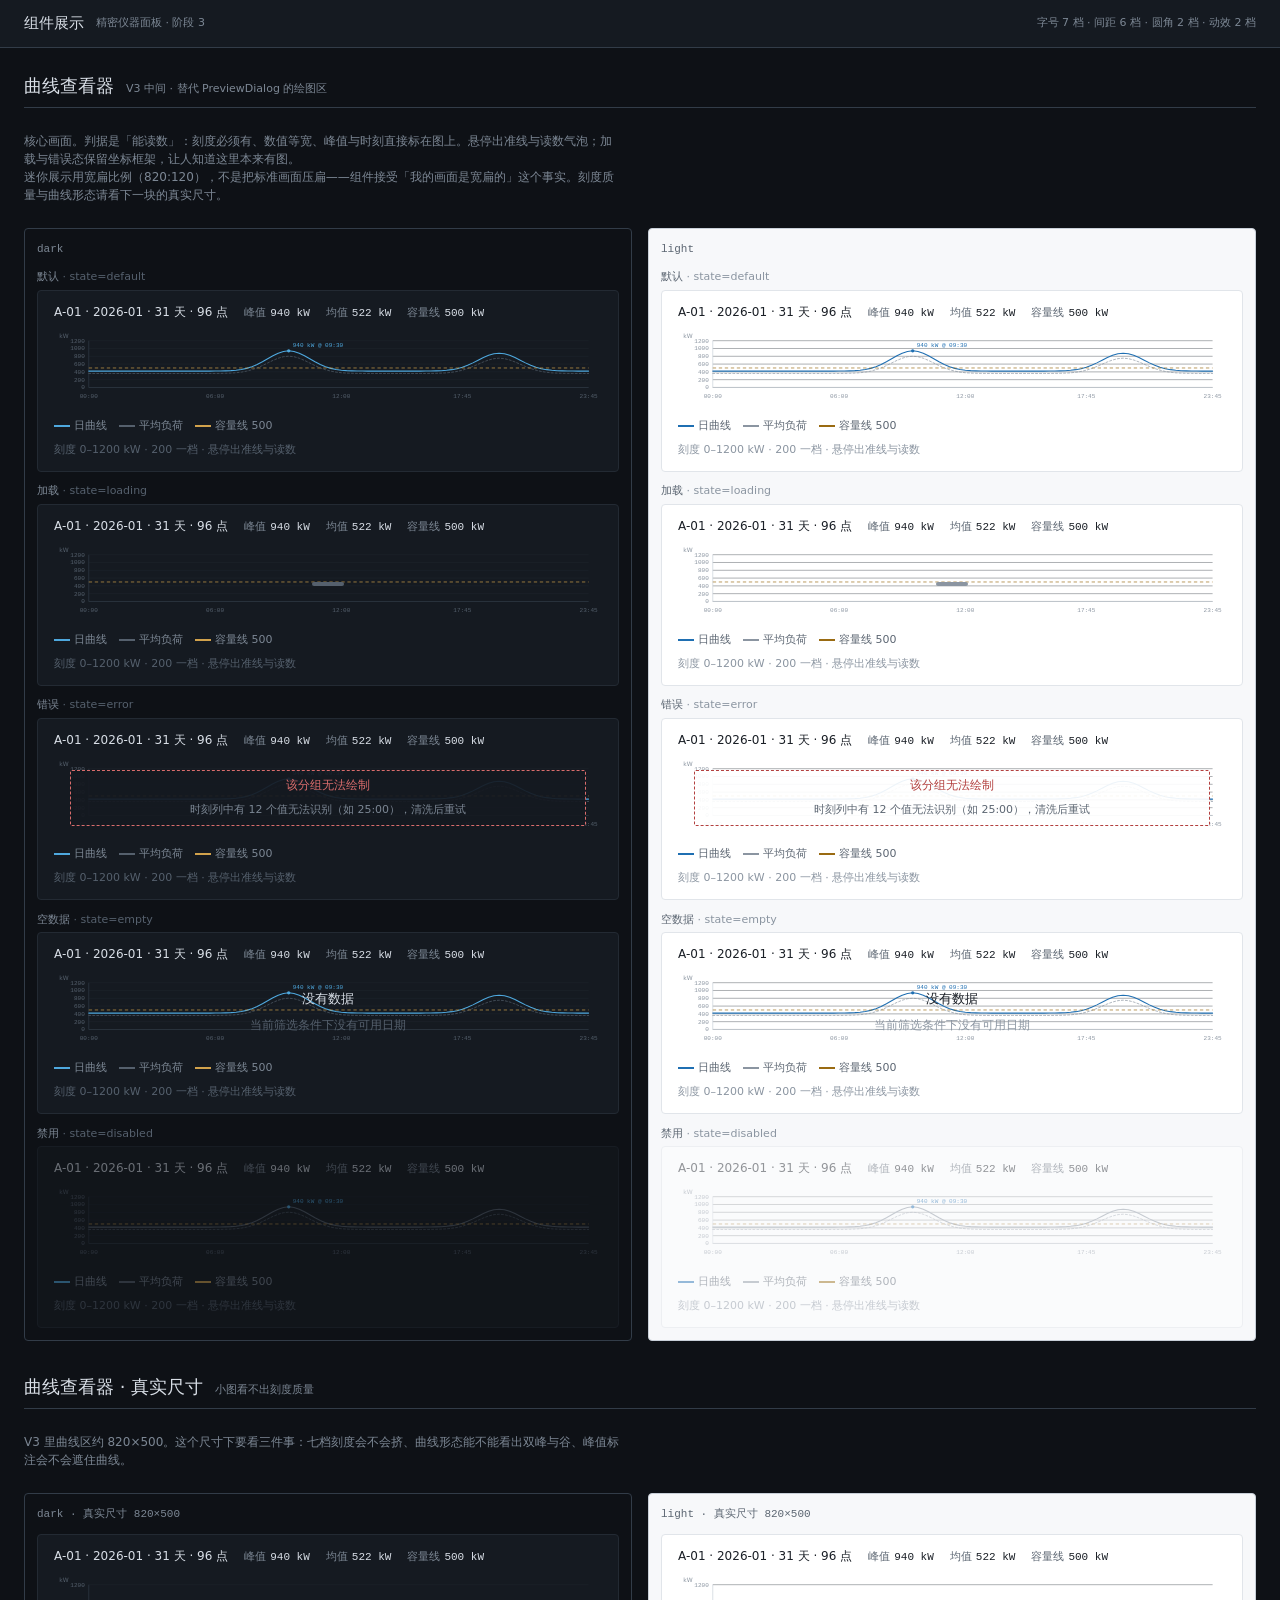
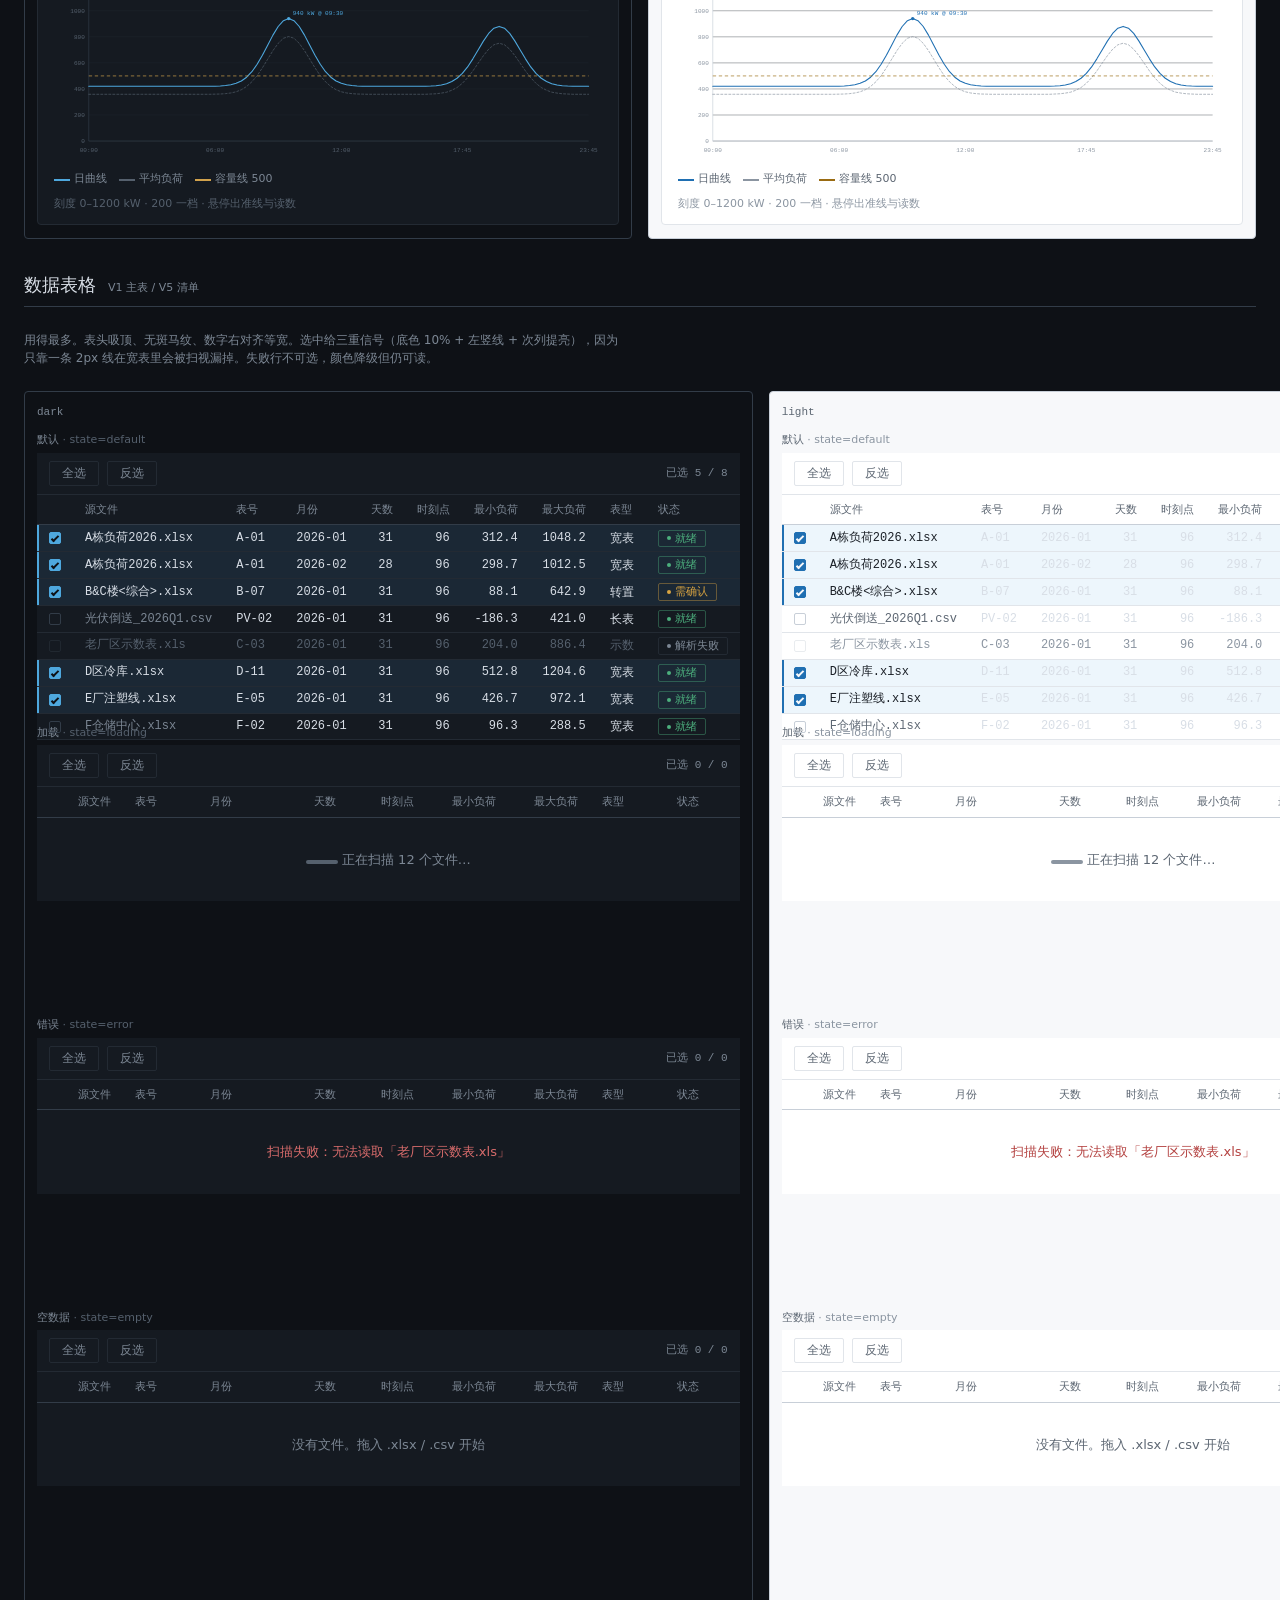
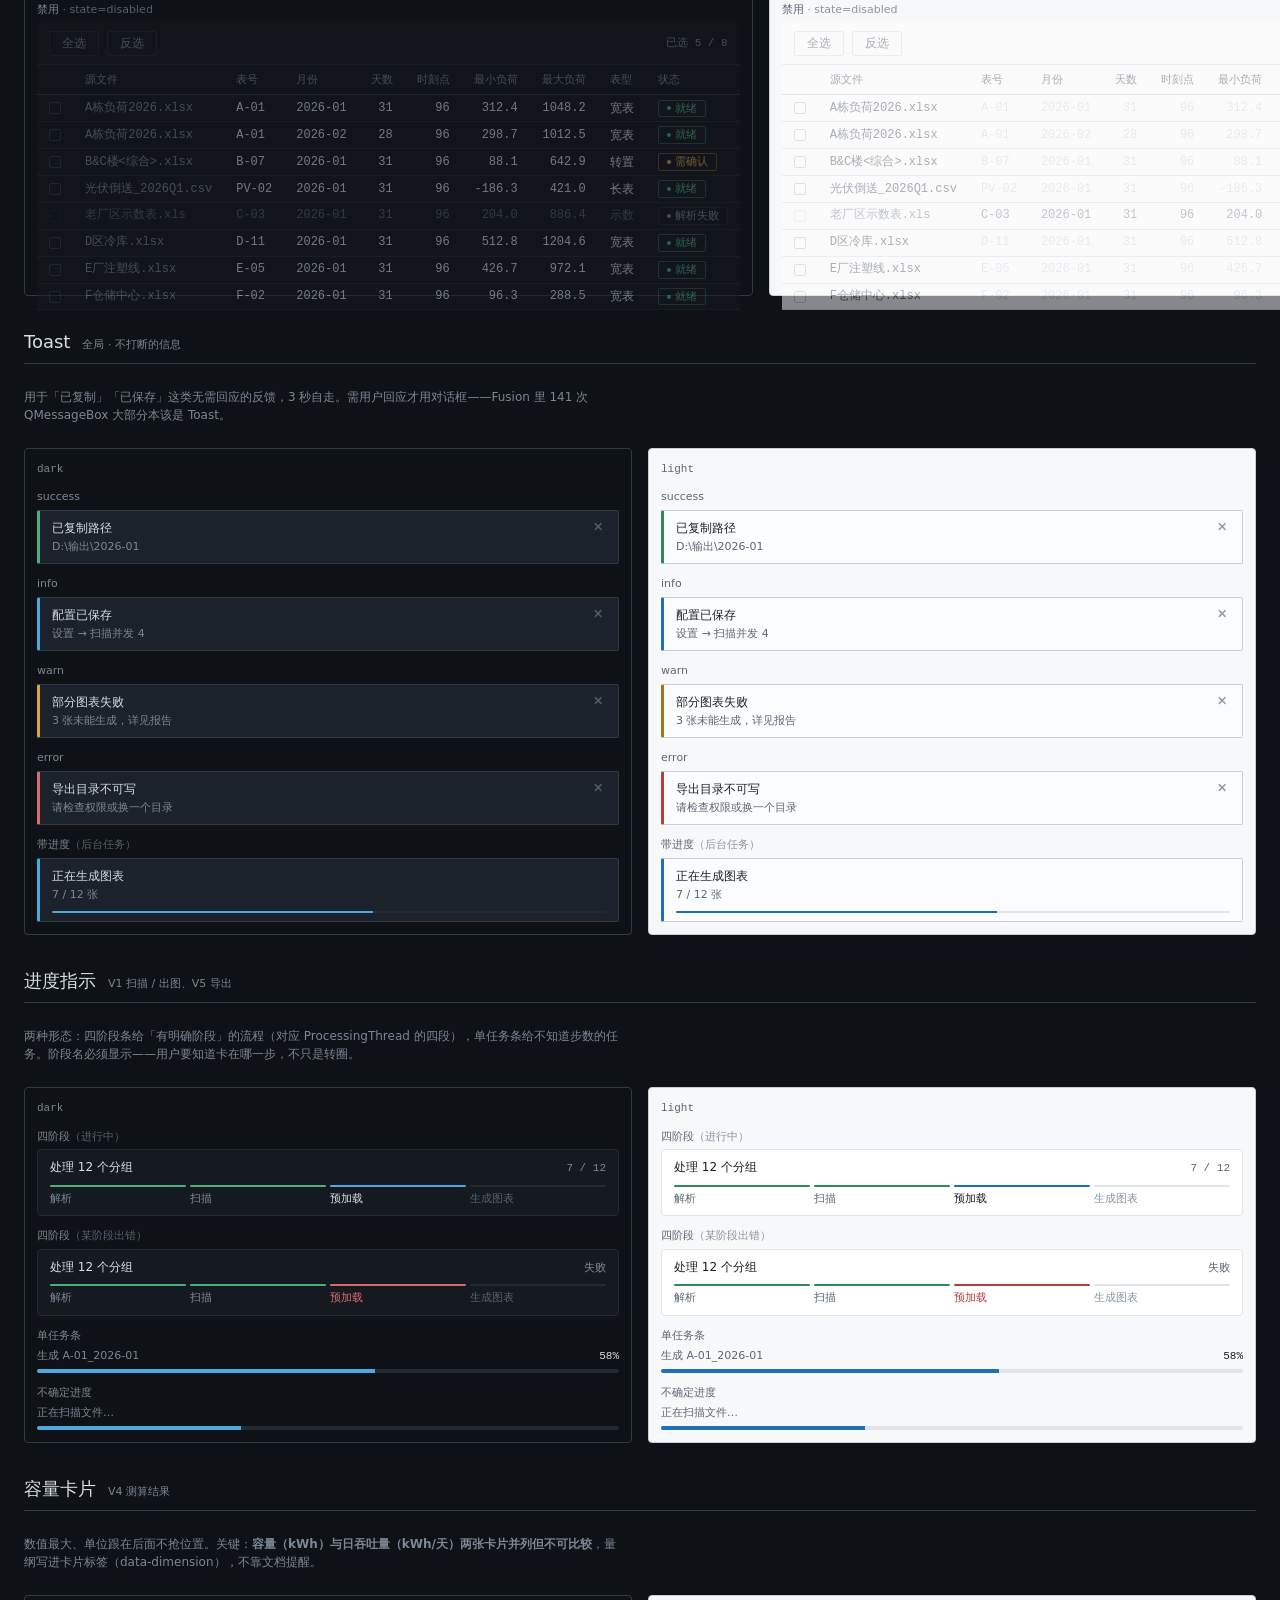
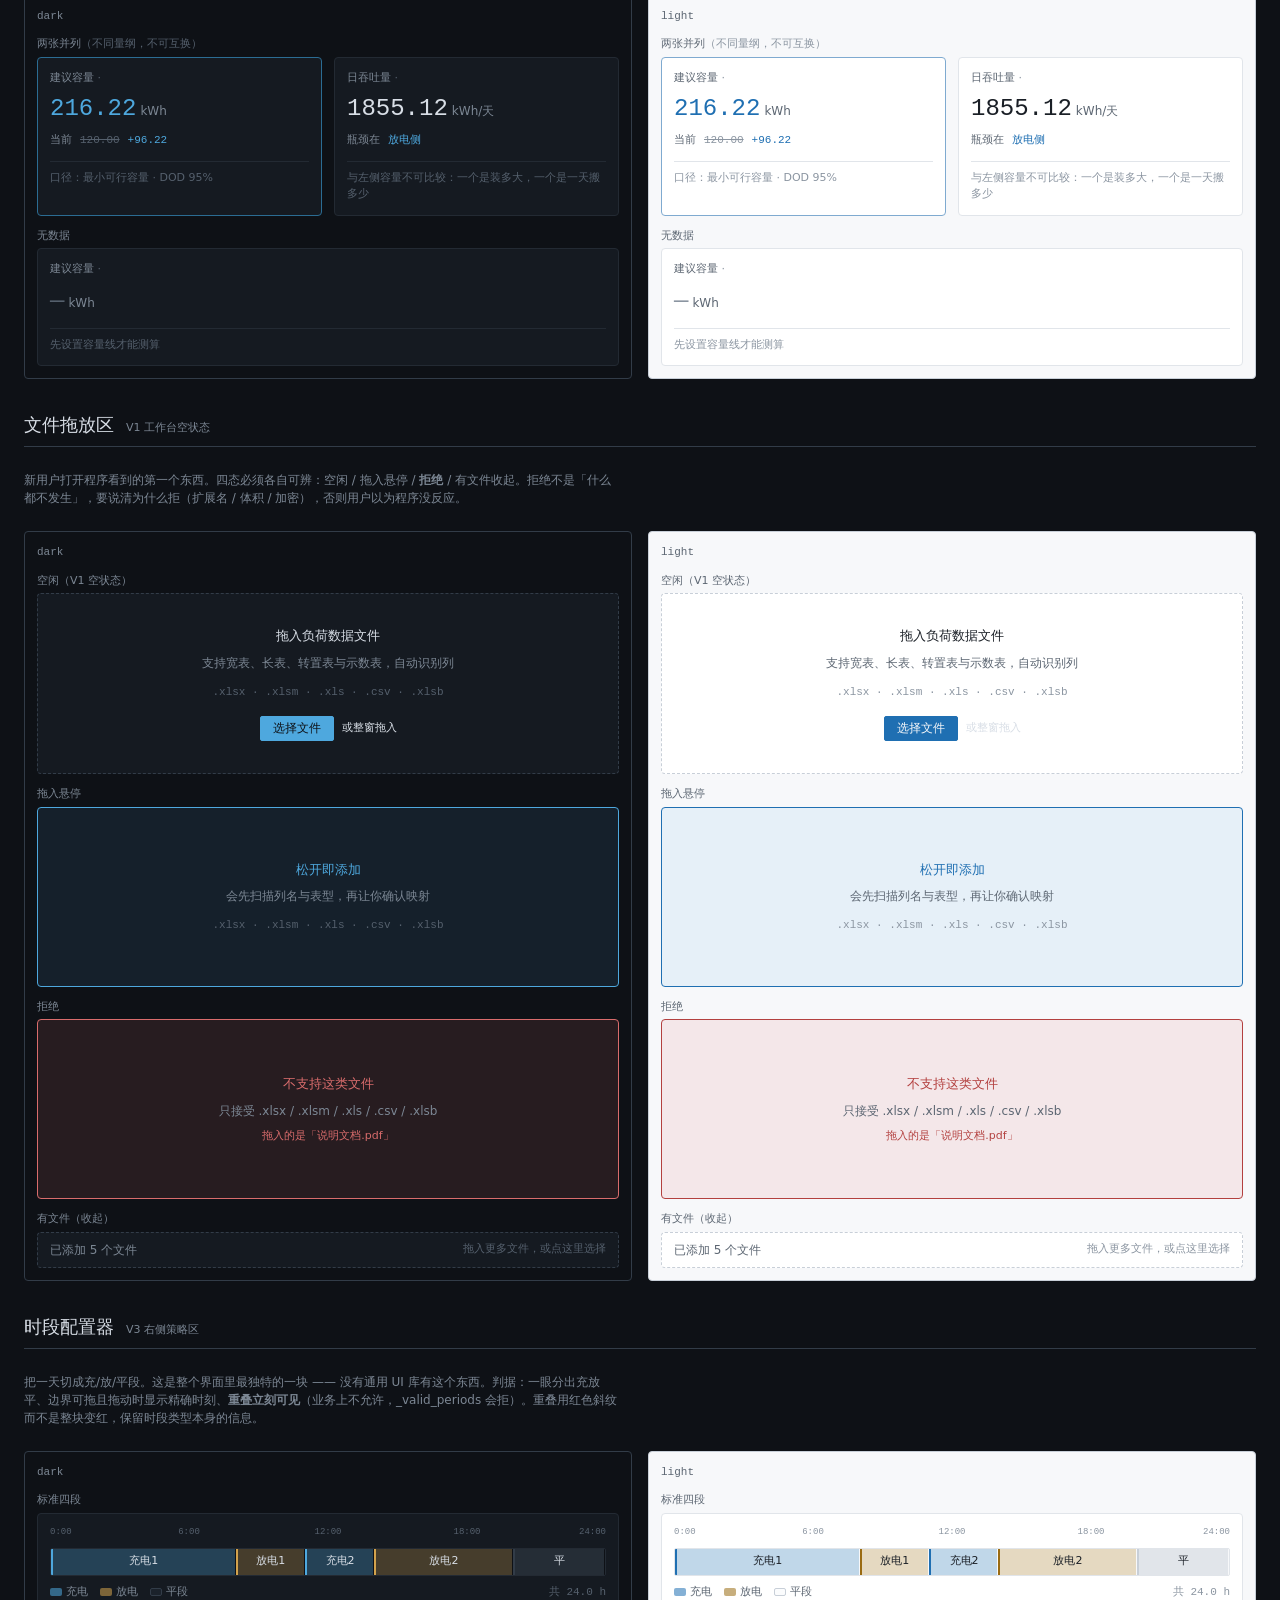
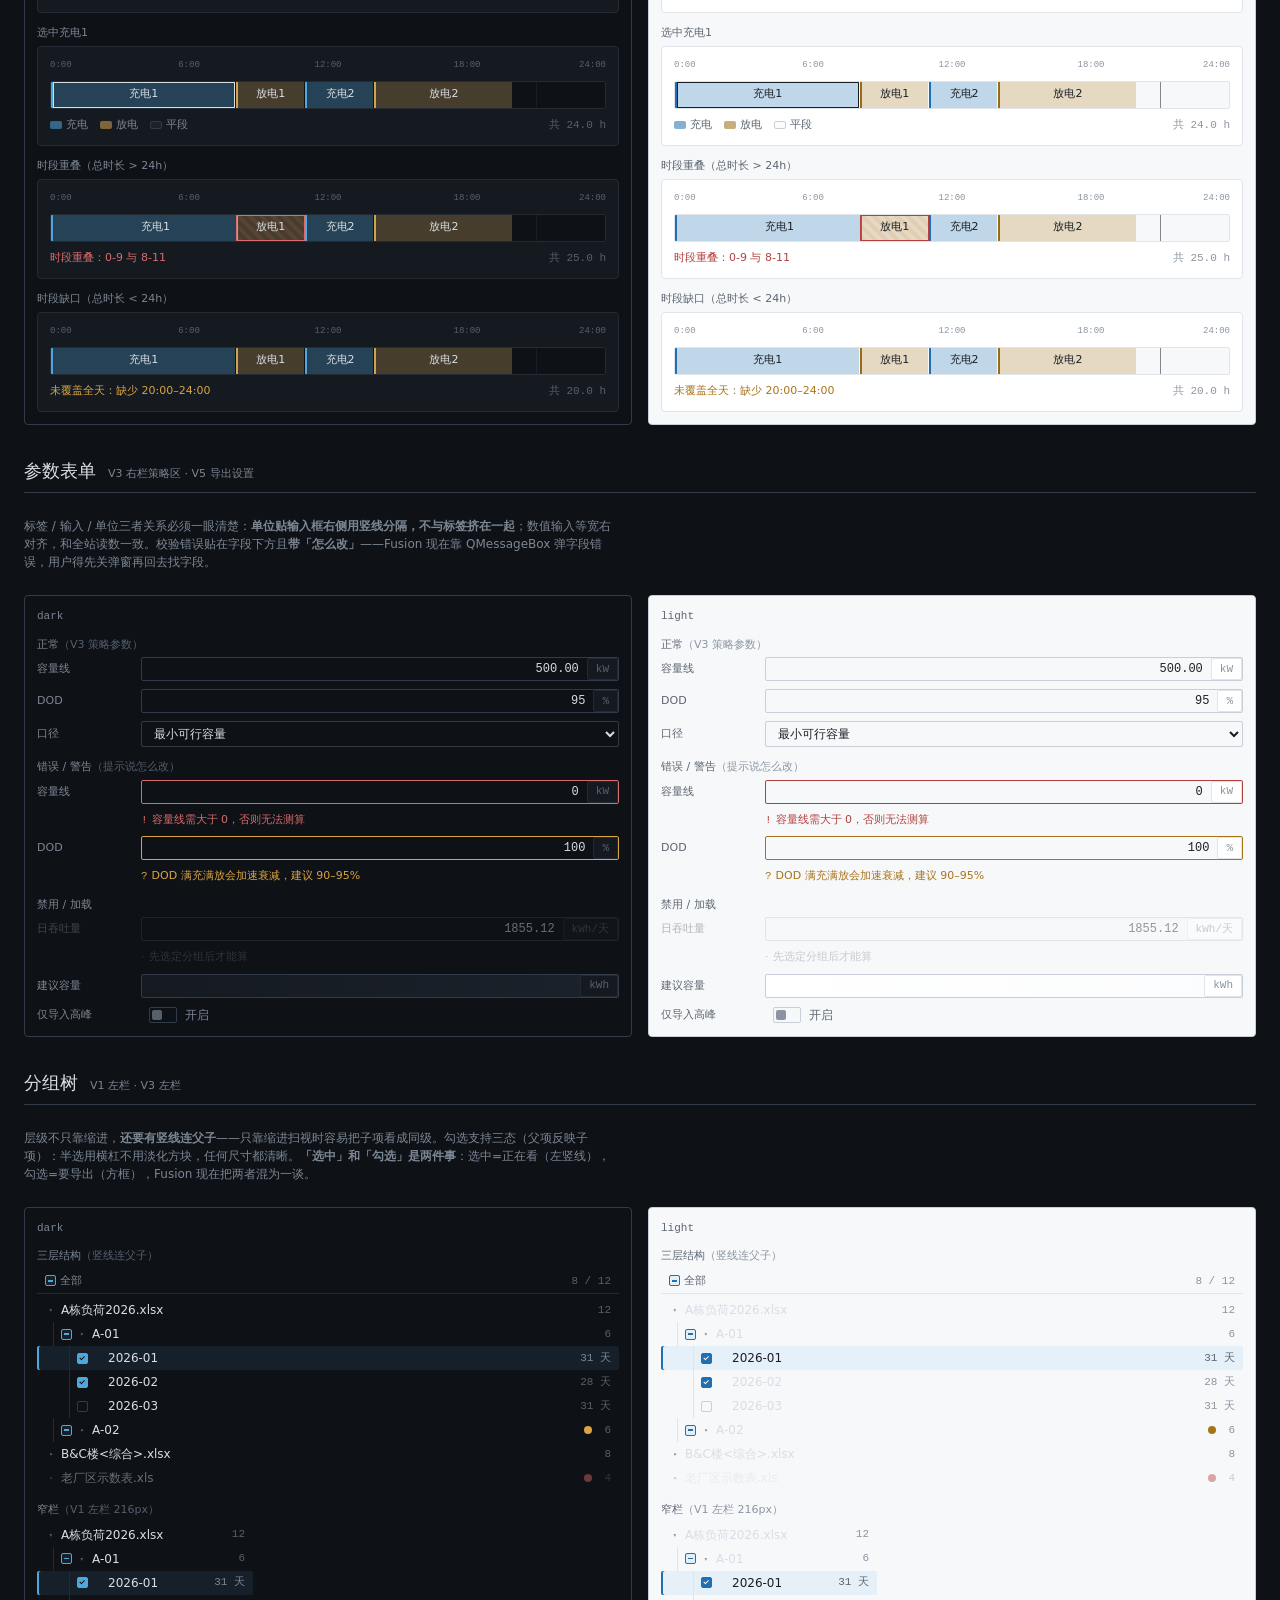
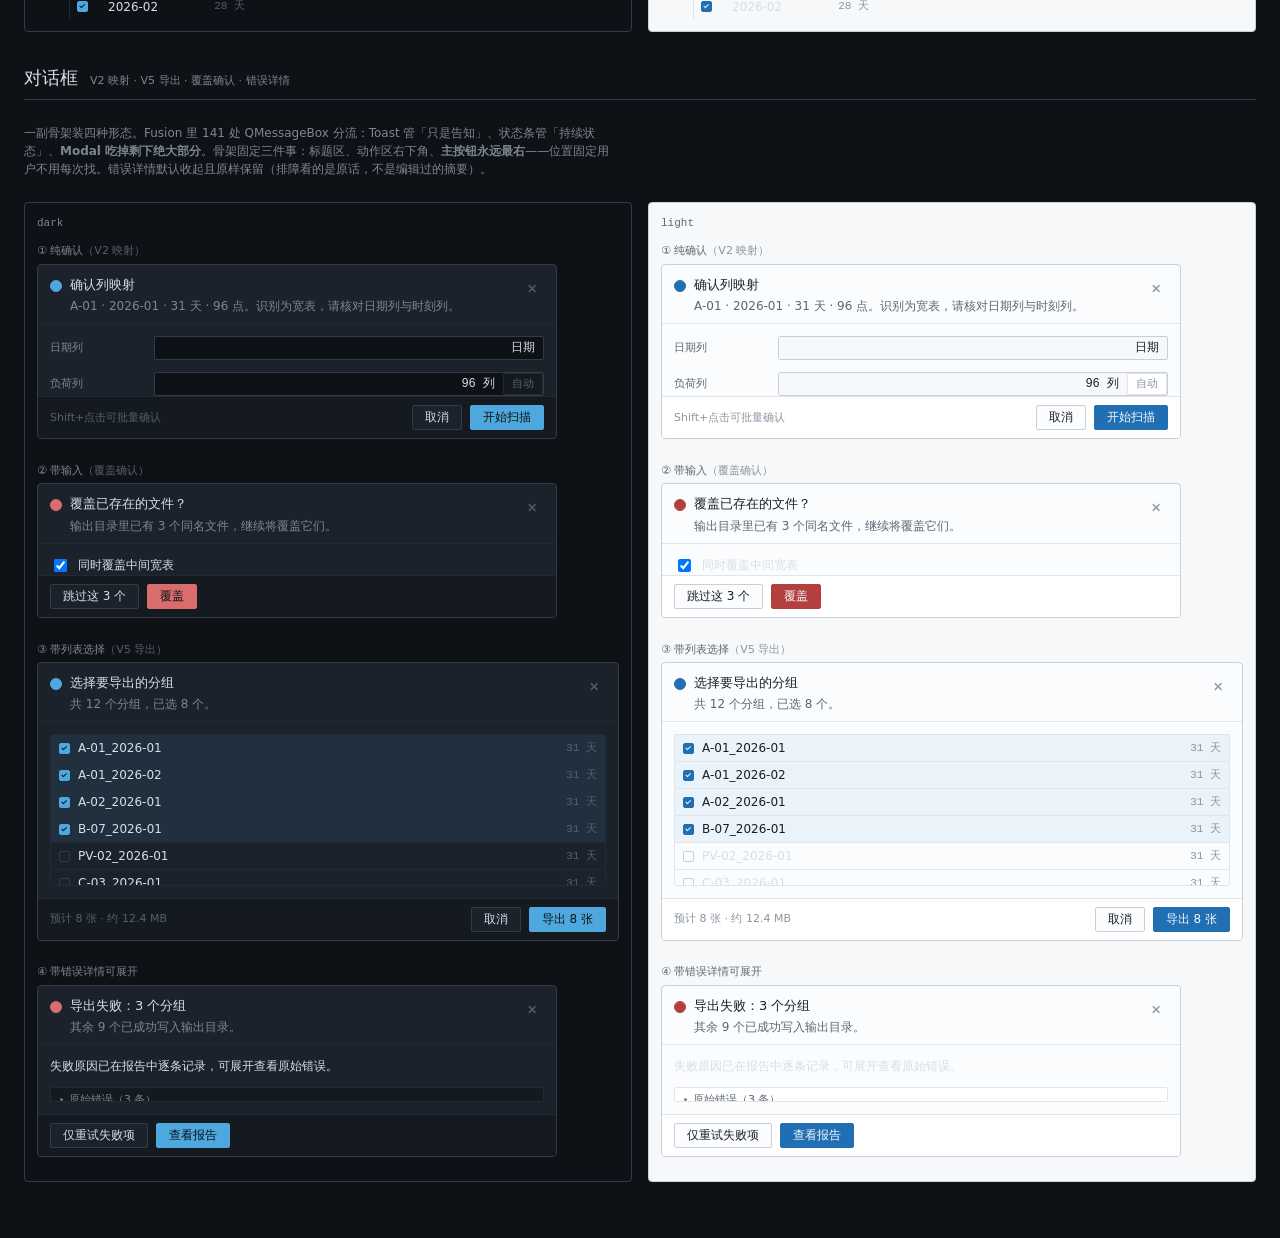
==== commit 030d0b37: "feat(web): 参数表单 + 分组树 + 对话框 —— 12 个组件齐了 ## 参数表单  单位贴输入框右侧用竖线分隔，不与标签挤在一起；数值输入等宽右对齐。 校验错误贴在字段下方且带「怎么改」" ====
--- a/web/showcase.html
+++ b/web/showcase.html
@@ -12,6 +12,9 @@
 <link rel="stylesheet" href="components/capacity-card.css">
 <link rel="stylesheet" href="components/dropzone.css">
 <link rel="stylesheet" href="components/period-editor.css">
+<link rel="stylesheet" href="components/param-form.css">
+<link rel="stylesheet" href="components/tree.css">
+<link rel="stylesheet" href="components/dialog.css">
 <style>
 /* 展示页自身的排版，不属于组件库 */
 body { padding: 0 0 var(--sp-6); }
@@ -397,13 +400,22 @@
   const legendErr = '<div class="period-editor__foot">' +
     '<span class="period-editor__error">时段重叠：0-9 与 8-11</span>' +
     '<span class="period-editor__sum">共 25.0 h</span></div>';
+  // 缺口：总时长 < 24h。同一条读数表达两种错误 —— 一天必须正好 24 小时。
+  const legendGap = '<div class="period-editor__foot">' +
+    '<span class="period-editor__error" data-kind="gap">未覆盖全天：缺少 20:00–24:00</span>' +
+    '<span class="period-editor__sum">共 20.0 h</span></div>';
+  const gap = bars([
+    ['charge', 0, 8, '充电1'], ['discharge', 8, 11, '放电1'],
+    ['charge', 11, 14, '充电2'], ['discharge', 14, 20, '放电2']
+  ]);
 
   const panes = ['dark','light'].map(theme =>
     '<div class="demo-pane" data-theme="' + theme + '"><div class="demo-pane__label">' + theme + '</div>' +
     '<div class="demo-states">' +
     block('标准四段', normal, legend) +
     block('选中充电1', selected, legend) +
-    block('时段重叠', conflict, legendErr) +
+    block('时段重叠（总时长 > 24h）', conflict, legendErr) +
+    block('时段缺口（总时长 < 24h）', gap, legendGap) +
     '</div></div>').join('');
 
   return '<section class="demo-block">' +
@@ -412,7 +424,155 @@
     '<div class="demo-pair">' + panes + '</div></section>';
 }
 
-document.getElementById('root').innerHTML = blockCurve() + blockCurveReal() + blockTable() + blockToast() + blockProgress() + blockCapacity() + blockDropzone() + blockPeriod();
+function blockForm() {
+  const pane = (theme) =>
+    '<div class="demo-pane" data-theme="' + theme + '"><div class="demo-pane__label">' + theme + '</div>' +
+    '<div class="demo-states">' +
+      '<div class="demo-state"><div class="demo-state__name"><b>正常</b>（V3 策略参数）</div>' +
+      '<div class="form"><div class="form__group">' +
+        '<div class="field"><span class="field__label">容量线</span>' +
+          '<div class="field__control"><input class="field__input" data-kind="num" value="500.00"><span class="field__unit">kW</span></div></div>' +
+        '<div class="field"><span class="field__label">DOD</span>' +
+          '<div class="field__control"><input class="field__input" data-kind="num" value="95"><span class="field__unit">%</span></div></div>' +
+        '<div class="field"><span class="field__label">口径</span>' +
+          '<div class="field__control"><select class="field__select"><option>最小可行容量</option><option>满载利用率</option></select></div></div>' +
+      '</div></div></div>' +
+      '<div class="demo-state"><div class="demo-state__name"><b>错误 / 警告</b>（提示说怎么改）</div>' +
+      '<div class="form"><div class="form__group">' +
+        '<div class="field" data-state="error"><span class="field__label">容量线</span>' +
+          '<div class="field__control"><input class="field__input" data-kind="num" value="0"><span class="field__unit">kW</span></div>' +
+          '<div class="field__hint" data-kind="error">容量线需大于 0，否则无法测算</div></div>' +
+        '<div class="field" data-state="warn"><span class="field__label">DOD</span>' +
+          '<div class="field__control"><input class="field__input" data-kind="num" value="100"><span class="field__unit">%</span></div>' +
+          '<div class="field__hint" data-kind="warn">DOD 满充满放会加速衰减，建议 90–95%</div></div>' +
+      '</div></div></div>' +
+      '<div class="demo-state"><div class="demo-state__name"><b>禁用 / 加载</b></div>' +
+      '<div class="form"><div class="form__group">' +
+        '<div class="field" data-state="disabled"><span class="field__label">日吞吐量</span>' +
+          '<div class="field__control"><input class="field__input" data-kind="num" value="1855.12" disabled><span class="field__unit">kWh/天</span></div>' +
+          '<div class="field__hint">先选定分组后才能算</div></div>' +
+        '<div class="field" data-state="loading"><span class="field__label">建议容量</span>' +
+          '<div class="field__control"><input class="field__input" value="" disabled><span class="field__unit">kWh</span></div></div>' +
+        '<div class="field"><span class="field__label">仅导入高峰</span>' +
+          '<div class="field__control" style="background:none;border:0;padding-left:var(--sp-2)">' +
+          '<label class="switch"><input type="checkbox"><span class="switch__track"></span>开启</label></div></div>' +
+      '</div></div></div>' +
+    '</div></div>';
+  return '<section class="demo-block">' +
+    '<div class="demo-block__title">参数表单 <span>V3 右栏策略区 · V5 导出设置</span></div>' +
+    '<p class="demo-block__desc">标签 / 输入 / 单位三者关系必须一眼清楚：<b>单位贴输入框右侧用竖线分隔，不与标签挤在一起</b>；数值输入等宽右对齐，和全站读数一致。校验错误贴在字段下方且<b>带「怎么改」</b>——Fusion 现在靠 QMessageBox 弹字段错误，用户得先关弹窗再回去找字段。</p>' +
+    '<div class="demo-pair">' + ['dark','light'].map(pane).join('') + '</div></section>';
+}
+
+function blockTree() {
+  const node = (depth, name, meta, opt = {}) =>
+    '<div class="tree__node" data-depth="' + depth + '"' +
+      (opt.selected ? ' data-selected="true"' : '') +
+      (opt.disabled ? ' data-disabled="true"' : '') +
+      (opt.last ? ' data-last="true"' : '') +
+      (opt.expanded ? ' data-expanded="true"' : '') + '>' +
+      (depth > 0 ? '<span class="tree__check" data-state="' + (opt.check || 'off') + '"></span>' : '') +
+      '<button class="tree__caret"' + (opt.leaf ? ' data-leaf="true"' : '') + '>▸</button>' +
+      '<span class="tree__name">' + name + '</span>' +
+      (opt.flag ? '<i class="tree__flag" data-kind="' + opt.flag + '"></i>' : '') +
+      (meta ? '<span class="tree__meta">' + meta + '</span>' : '') +
+    '</div>';
+
+  const pane = (theme) =>
+    '<div class="demo-pane" data-theme="' + theme + '"><div class="demo-pane__label">' + theme + '</div>' +
+    '<div class="demo-states">' +
+      '<div class="demo-state"><div class="demo-state__name"><b>三层结构</b>（竖线连父子）</div>' +
+      '<div class="tree"><div class="tree__head">' +
+        '<span class="tree__check" data-state="partial"></span><span>全部</span>' +
+        '<span class="tree__head-count">8 / 12</span></div>' +
+        node(0, 'A栋负荷2026.xlsx', '12', { expanded: true, check: 'on' }) +
+        node(1, 'A-01', '6', { expanded: true, check: 'partial' }) +
+        node(2, '2026-01', '31 天', { leaf: true, check: 'on', selected: true }) +
+        node(2, '2026-02', '28 天', { leaf: true, check: 'on' }) +
+        node(2, '2026-03', '31 天', { leaf: true, check: 'off', last: true }) +
+        node(1, 'A-02', '6', { check: 'partial', flag: 'warn' }) +
+        node(0, 'B&C楼<综合>.xlsx', '8', { check: 'partial' }) +
+        node(0, '老厂区示数表.xls', '4', { check: 'off', flag: 'error', disabled: true, last: true }) +
+      '</div></div>' +
+      '<div class="demo-state"><div class="demo-state__name"><b>窄栏</b>（V1 左栏 216px）</div>' +
+      '<div class="tree" style="max-width:216px">' +
+        node(0, 'A栋负荷2026.xlsx', '12', { expanded: true, check: 'on' }) +
+        node(1, 'A-01', '6', { expanded: true, check: 'partial' }) +
+        node(2, '2026-01', '31 天', { leaf: true, check: 'on', selected: true }) +
+        node(2, '2026-02', '28 天', { leaf: true, check: 'on' }) +
+      '</div></div>' +
+    '</div></div>';
+  return '<section class="demo-block">' +
+    '<div class="demo-block__title">分组树 <span>V1 左栏 · V3 左栏</span></div>' +
+    '<p class="demo-block__desc">层级不只靠缩进，<b>还要有竖线连父子</b>——只靠缩进扫视时容易把子项看成同级。勾选支持三态（父项反映子项）：半选用横杠不用淡化方块，任何尺寸都清晰。<b>「选中」和「勾选」是两件事</b>：选中=正在看（左竖线），勾选=要导出（方框），Fusion 现在把两者混为一谈。</p>' +
+    '<div class="demo-pair">' + ['dark','light'].map(pane).join('') + '</div></section>';
+}
+
+function blockDialog() {
+  const fld = (label, val, unit) =>
+    '<div class="field"><span class="field__label">' + label + '</span>' +
+    '<div class="field__control"><input class="field__input" data-kind="num" value="' + val + '">' +
+    (unit ? '<span class="field__unit">' + unit + '</span>' : '') + '</div></div>';
+
+  const shell = (kind, title, desc, body, foot, size) =>
+    '<div class="dialog" data-kind="' + kind + '"' + (size ? ' data-size="' + size + '"' : '') + '>' +
+      '<div class="dialog__head"><i class="dialog__mark"></i>' +
+        '<div class="dialog__titles"><div class="dialog__title">' + title + '</div>' +
+        (desc ? '<div class="dialog__desc">' + desc + '</div>' : '') + '</div>' +
+        '<button class="dialog__close">✕</button></div>' +
+      '<div class="dialog__body">' + body + '</div>' +
+      '<div class="dialog__foot">' + foot + '</div></div>';
+
+  const d1 = shell('info', '确认列映射', 'A-01 · 2026-01 · 31 天 · 96 点。识别为宽表，请核对日期列与时刻列。',
+    '<div class="form">' + fld('日期列', '日期') + fld('负荷列', '96 列', '自动') + '</div>',
+    '<span class="dialog__foot-note">Shift+点击可批量确认</span>' +
+    '<button class="btn">取消</button><button class="btn btn--primary">开始扫描</button>');
+
+  const d2 = shell('danger', '覆盖已存在的文件？', '输出目录里已有 3 个同名文件，继续将覆盖它们。',
+    '<label class="field" style="grid-template-columns:auto 1fr;gap:var(--sp-2)">' +
+    '<input type="checkbox" checked><span>同时覆盖中间宽表</span></label>',
+    '<button class="btn">跳过这 3 个</button><button class="btn btn--danger">覆盖</button>');
+
+  const d3 = shell('info', '选择要导出的分组', '共 12 个分组，已选 8 个。',
+    '<div class="dialog__list">' +
+      ['A-01_2026-01','A-01_2026-02','A-02_2026-01','B-07_2026-01','PV-02_2026-01','C-03_2026-01']
+        .map((n,i) => '<div class="dialog__list-item"' + (i<4 ? ' data-selected="true"' : '') + '>' +
+          '<span class="tree__check" data-state="' + (i<4?'on':'off') + '"></span>' + n +
+          '<span class="dialog__list-meta">31 天</span></div>').join('') +
+    '</div>',
+    '<span class="dialog__foot-note">预计 8 张 · 约 12.4 MB</span>' +
+    '<button class="btn">取消</button><button class="btn btn--primary">导出 8 张</button>', 'wide');
+
+  const d4 = shell('danger', '导出失败：3 个分组', '其余 9 个已成功写入输出目录。',
+    '<div>失败原因已在报告中逐条记录，可展开查看原始错误。</div>' +
+    '<details class="dialog__details"><summary>原始错误（3 条）</summary>' +
+    `<pre>group 5 C-03_2026-01
+KeyError: 'time_col'
+  at core/ingest.py:412
+
+group 8 D-11_2026-01
+ValueError: 时刻列含非法值 '25:00'（第 3 行）
+
+group 11 F-02_2026-01
+PermissionError: 无法写入 A栋负荷2026_2026-01_负荷曲线.png</pre></details>`,
+    '<button class="btn">仅重试失败项</button><button class="btn btn--primary">查看报告</button>');
+
+  const pane = (theme) =>
+    '<div class="demo-pane" data-theme="' + theme + '"><div class="demo-pane__label">' + theme + '</div>' +
+    '<div class="demo-states">' +
+      '<div class="demo-state"><div class="demo-state__name"><b>① 纯确认</b>（V2 映射）</div>' + d1 + '</div>' +
+      '<div class="demo-state"><div class="demo-state__name"><b>② 带输入</b>（覆盖确认）</div>' + d2 + '</div>' +
+      '<div class="demo-state"><div class="demo-state__name"><b>③ 带列表选择</b>（V5 导出）</div>' + d3 + '</div>' +
+      '<div class="demo-state"><div class="demo-state__name"><b>④ 带错误详情可展开</b></div>' + d4 + '</div>' +
+    '</div></div>';
+
+  return '<section class="demo-block">' +
+    '<div class="demo-block__title">对话框 <span>V2 映射 · V5 导出 · 覆盖确认 · 错误详情</span></div>' +
+    '<p class="demo-block__desc">一副骨架装四种形态。Fusion 里 141 处 QMessageBox 分流：Toast 管「只是告知」、状态条管「持续状态」、<b>Modal 吃掉剩下绝大部分</b>。骨架固定三件事：标题区、动作区右下角、<b>主按钮永远最右</b>——位置固定用户不用每次找。错误详情默认收起且原样保留（排障看的是原话，不是编辑过的摘要）。</p>' +
+    '<div class="demo-pair">' + ['dark','light'].map(pane).join('') + '</div></section>';
+}
+
+document.getElementById('root').innerHTML = blockCurve() + blockCurveReal() + blockTable() + blockToast() + blockProgress() + blockCapacity() + blockDropzone() + blockPeriod() + blockForm() + blockTree() + blockDialog();
 
 /* 迷你块：宽扁比例（820:120），不是把标准画面压扁 */
 document.querySelectorAll('[data-cv]').forEach(host => {
--- a/web/components/period-editor.css
+++ b/web/components/period-editor.css
@@ -90,9 +90,11 @@
   border-left: 2px solid var(--ref-line);
 }
 .period-bar[data-type="flat"] {
-  background: var(--bg-raised);
+  /* 平段是真数据，不是空白。背景必须与容器底拉开可读差距：
+     太暗会看起来像「这段没配置」。文字用主色，对比度远超 4.5:1。 */
+  background: color-mix(in srgb, var(--border-strong) 55%, var(--bg-surface));
   border-left: 2px solid var(--border-strong);
-  color: var(--text-muted);
+  color: var(--text-primary);
 }
 
 /* 选中段：描边而不是发光 */
@@ -176,6 +178,10 @@
   color: var(--danger);
   font-size: var(--fs-xs);
 }
+/* 缺口（总时长 < 24h）与重叠（> 24h）是两种不同错误，
+   用同一个读数表达：一天必须正好 24 小时，多了少了都是错。
+   颜色区分是因为严重度不同：缺口往往是漏配，重叠是硬冲突。 */
+.period-editor__error[data-kind="gap"] { color: var(--warn); }
 .period-editor__sum {
   margin-left: auto;
   font-family: var(--font-num);
--- a/web/components/param-form.css
+++ b/web/components/param-form.css
@@ -0,0 +1,224 @@
+/* ═══════════════════════════════════════════════════════════
+   参数表单
+   ───────────────────────────────────────────────────────────
+   出现场景：V3 右栏策略参数、V5 底部导出设置。
+
+   判据：标签、输入、单位三者的关系必须一眼清楚。
+     · 单位跟在输入框右侧，不跟标签挤在一起
+     · 校验错误贴在字段下方，且带「怎么改」而不只是「错了」
+     · 数值输入走等宽，和全站读数一致
+
+   Fusion 现在是 QLabel + QLineEdit 逐行摆，校验提示靠 QMessageBox 弹 ——
+   字段级错误弹窗是最差的体验：用户得先关掉弹窗再回去找那个字段。
+   ═══════════════════════════════════════════════════════════ */
+
+.form {
+  display: flex;
+  flex-direction: column;
+  gap: var(--sp-3);
+}
+
+/* 分组：一段参数一个标题，标题不是装饰是导航 */
+.form__group {
+  display: flex;
+  flex-direction: column;
+  gap: var(--sp-2);
+  padding-bottom: var(--sp-3);
+  border-bottom: 1px solid var(--border-subtle);
+}
+.form__group:last-child { border-bottom: 0; padding-bottom: 0; }
+
+.form__group-title {
+  font-size: var(--fs-xs);
+  color: var(--text-muted);
+}
+
+/* ── 字段 ──────────────────────────────────────── */
+.field {
+  display: grid;
+  grid-template-columns: minmax(64px, 96px) 1fr;
+  align-items: center;
+  gap: var(--sp-2);
+  font-size: var(--fs-sm);
+}
+/* 单列形态：标签在上方，用于长标签或窄容器 */
+.field[data-layout="stack"] {
+  grid-template-columns: 1fr;
+  gap: var(--sp-1);
+}
+
+.field__label {
+  color: var(--text-muted);
+  white-space: nowrap;
+  overflow: hidden;
+  text-overflow: ellipsis;
+}
+.field__label abbr {
+  color: var(--danger);
+  text-decoration: none;
+  margin-left: 2px;
+}
+
+/* 输入容器：输入框 + 单位 + 后缀按钮 */
+.field__control {
+  display: flex;
+  align-items: stretch;
+  min-width: 0;
+  background: var(--bg-canvas);
+  border: 1px solid var(--border-strong);
+  border-radius: var(--r-1);
+  transition: border-color var(--t-fast), background var(--t-fast);
+}
+.field__control:hover { border-color: var(--text-faint); }
+.field__control:focus-within { border-color: var(--accent); }
+
+.field__input {
+  flex: 1;
+  min-width: 0;
+  padding: var(--sp-1) var(--sp-2);
+  background: transparent;
+  border: 0;
+  outline: 0;
+  color: var(--text-primary);
+  font-size: var(--fs-sm);
+  font-family: inherit;
+}
+/* 数值输入：等宽 + 右对齐，与全站读数一致 */
+.field__input[type="number"],
+.field__input[data-kind="num"] {
+  font-family: var(--font-num);
+  font-variant-numeric: tabular-nums;
+  text-align: right;
+}
+
+/* 单位：贴在右侧，竖线分隔，不参与输入区 */
+.field__unit {
+  display: flex;
+  align-items: center;
+  padding: 0 var(--sp-2);
+  font-family: var(--font-num);
+  font-size: var(--fs-xs);
+  color: var(--text-faint);
+  border-left: 1px solid var(--border-subtle);
+  white-space: nowrap;
+}
+
+/* 下拉 */
+.field__select {
+  flex: 1;
+  padding: var(--sp-1) var(--sp-2);
+  background: transparent;
+  border: 0;
+  outline: 0;
+  color: var(--text-primary);
+  font-size: var(--fs-sm);
+  font-family: inherit;
+  cursor: pointer;
+}
+
+/* ── 六态 ──────────────────────────────────────── */
+.field[data-state="disabled"] { opacity: 0.45; }
+.field[data-state="disabled"] .field__control { pointer-events: none; }
+
+.field[data-state="error"] .field__control { border-color: var(--danger); }
+
+.field[data-state="warn"] .field__control { border-color: var(--warn); }
+
+/* 加载：输入区显示骨架，保留宽度不跳 */
+.field[data-state="loading"] .field__control {
+  background: linear-gradient(
+    90deg,
+    var(--bg-surface) 0%,
+    var(--bg-raised) 50%,
+    var(--bg-surface) 100%
+  );
+  background-size: 200% 100%;
+  animation: field-shimmer 1.2s linear infinite;
+  pointer-events: none;
+}
+@keyframes field-shimmer {
+  from { background-position: 200% 0; }
+  to   { background-position: -200% 0; }
+}
+
+/* ── 校验提示 ───────────────────────────────────
+   贴在字段下方，占满右侧那一列（不占标签列）。
+   文案必须说「怎么改」，不是只说「错了」。 */
+.field__hint {
+  grid-column: 2;
+  font-size: var(--fs-xs);
+  color: var(--text-faint);
+  display: flex;
+  align-items: flex-start;
+  gap: var(--sp-1);
+}
+.field[data-layout="stack"] .field__hint { grid-column: 1; }
+.field__hint[data-kind="error"] { color: var(--danger); }
+.field__hint[data-kind="warn"] { color: var(--warn); }
+
+/* 前缀符号：单个字符，不引图标字体 */
+.field__hint::before {
+  content: "·";
+  flex: none;
+}
+.field__hint[data-kind="error"]::before { content: "!"; font-family: var(--font-num); }
+.field__hint[data-kind="warn"]::before { content: "?"; font-family: var(--font-num); }
+
+/* ── 行内组合：起止时间这类成对参数 ─────────────── */
+.field-pair {
+  display: flex;
+  align-items: center;
+  gap: var(--sp-1);
+  min-width: 0;
+}
+.field-pair__sep {
+  color: var(--text-faint);
+  font-size: var(--fs-xs);
+  flex: none;
+}
+
+/* ── 开关 ──────────────────────────────────────── */
+.switch {
+  display: inline-flex;
+  align-items: center;
+  gap: var(--sp-2);
+  cursor: pointer;
+  font-size: var(--fs-sm);
+  color: var(--text-muted);
+}
+.switch input { position: absolute; opacity: 0; width: 0; height: 0; }
+.switch__track {
+  display: inline-block;
+  width: 28px;
+  height: 16px;
+  border-radius: var(--r-1);
+  background: var(--bg-canvas);
+  border: 1px solid var(--border-strong);
+  position: relative;
+  transition: background var(--t-fast), border-color var(--t-fast);
+  flex: none;
+}
+.switch__track::after {
+  content: "";
+  position: absolute;
+  top: 2px;
+  left: 2px;
+  width: 10px;
+  height: 10px;
+  border-radius: var(--r-1);
+  background: var(--text-faint);
+  transition: transform var(--t-fast), background var(--t-fast);
+}
+.switch input:checked + .switch__track {
+  background: var(--accent-weak);
+  border-color: var(--accent);
+}
+.switch input:checked + .switch__track::after {
+  transform: translateX(12px);
+  background: var(--accent);
+}
+.switch input:focus-visible + .switch__track {
+  outline: 2px solid var(--accent);
+  outline-offset: 2px;
+}
+.switch input:disabled + .switch__track { opacity: 0.45; }
--- a/web/components/tree.css
+++ b/web/components/tree.css
@@ -0,0 +1,197 @@
+/* ═══════════════════════════════════════════════════════════
+   分组树
+   ───────────────────────────────────────────────────────────
+   出现场景：V1 左栏、V3 左栏。文件 → 表号 → 月份 三层。
+
+   判据：
+     · 层级必须一眼看出来 —— 不只是缩进，还要有竖线连父子
+       （只靠缩进，扫视时容易把子项看成同级）
+     · 勾选要支持三态：全选 / 半选 / 未选（父项反映子项状态）
+     · 选中项与勾选项是两件事：选中=正在看，勾选=要导出
+
+   Fusion 现在是 QTreeWidget，父子缩进约 12px、无连线，
+   并且把「选中」和「勾选」混为一谈。
+   ═══════════════════════════════════════════════════════════ */
+
+.tree {
+  display: flex;
+  flex-direction: column;
+  font-size: var(--fs-sm);
+  user-select: none;
+  overflow: auto;
+}
+
+/* ── 节点 ──────────────────────────────────────── */
+.tree__node {
+  display: flex;
+  align-items: center;
+  gap: var(--sp-1);
+  padding: 3px var(--sp-2);
+  color: var(--text-secondary);
+  cursor: pointer;
+  position: relative;
+  border-radius: var(--r-1);
+  transition: background var(--t-fast), color var(--t-fast);
+}
+.tree__node:hover { background: var(--bg-raised); color: var(--text-primary); }
+
+/* 选中：正在看的那一项。与勾选区分 —— 只用左侧竖线，不用底色块 */
+.tree__node[data-selected="true"] {
+  background: var(--accent-weak);
+  color: var(--text-primary);
+  box-shadow: inset 2px 0 0 var(--accent);
+}
+
+/* ── 层级：缩进 + 父子竖线 ────────────────────────
+   --depth 由标记写入（1/2/3…），竖线用 ::before 画在父级缩进的中线上。
+   这条竖线是「树」和「列表」的分界 —— 没有它，三层看起来像一层。 */
+.tree__node {
+  padding-left: calc(var(--sp-2) + var(--depth, 0) * var(--sp-4));
+}
+.tree__node[data-depth="1"] { --depth: 1; }
+.tree__node[data-depth="2"] { --depth: 2; }
+.tree__node[data-depth="3"] { --depth: 3; }
+
+.tree__node[data-depth]:not([data-depth="0"])::before {
+  content: "";
+  position: absolute;
+  top: 0;
+  bottom: 0;
+  left: calc(var(--sp-2) + (var(--depth) - 1) * var(--sp-4) + var(--sp-2));
+  width: 1px;
+  background: var(--border-subtle);
+  pointer-events: none;
+}
+/* 最后一项截断竖线，避免线拖到父级末尾之外 */
+.tree__node[data-last="true"]::before { bottom: 50%; }
+/* 但父项自己的竖线要贯穿 —— 用连续段表示「下面还有」 */
+.tree__node[data-branch="true"]::after {
+  content: "";
+  position: absolute;
+  top: 50%;
+  bottom: 0;
+  left: calc(var(--sp-2) + (var(--depth) - 1) * var(--sp-4) + var(--sp-2));
+  width: 1px;
+  background: var(--border-subtle);
+  pointer-events: none;
+}
+
+/* ── 展开箭头 ──────────────────────────────────── */
+.tree__caret {
+  flex: none;
+  width: var(--sp-3);
+  height: var(--sp-3);
+  display: inline-flex;
+  align-items: center;
+  justify-content: center;
+  font-size: var(--fs-2xs);
+  color: var(--text-faint);
+  background: transparent;
+  border: 0;
+  cursor: pointer;
+  transition: transform var(--t-fast), color var(--t-fast);
+}
+.tree__caret:hover { color: var(--text-primary); }
+.tree__node[data-expanded="true"] .tree__caret { transform: rotate(90deg); }
+.tree__caret[data-leaf="true"] { visibility: hidden; cursor: default; }
+
+/* ── 三态勾选 ────────────────────────────────────
+   半选用横杠而不是「淡化方块」—— 横杠在任何尺寸下都清晰可辨。 */
+.tree__check {
+  flex: none;
+  width: 11px;
+  height: 11px;
+  display: inline-flex;
+  align-items: center;
+  justify-content: center;
+  border: 1px solid var(--border-strong);
+  border-radius: var(--r-1);
+  background: transparent;
+  position: relative;
+  transition: background var(--t-fast), border-color var(--t-fast);
+}
+.tree__check[data-state="on"] {
+  background: var(--accent);
+  border-color: var(--accent);
+}
+.tree__check[data-state="on"]::after {
+  content: "";
+  width: 5px;
+  height: 3px;
+  border-left: 1.5px solid var(--bg-canvas);
+  border-bottom: 1.5px solid var(--bg-canvas);
+  transform: rotate(-45deg) translate(0.5px, -1px);
+}
+.tree__check[data-state="partial"] {
+  background: var(--accent-weak);
+  border-color: var(--accent);
+}
+.tree__check[data-state="partial"]::after {
+  content: "";
+  width: 5px;
+  height: 1.5px;
+  background: var(--accent);
+}
+
+/* ── 名称与副读数 ──────────────────────────────── */
+.tree__name {
+  flex: 1;
+  min-width: 0;
+  white-space: nowrap;
+  overflow: hidden;
+  text-overflow: ellipsis;
+}
+/* 副读数（分组数、日期数）等宽右对齐，扫视时成列 */
+.tree__meta {
+  flex: none;
+  font-family: var(--font-num);
+  font-variant-numeric: tabular-nums;
+  font-size: var(--fs-xs);
+  color: var(--text-faint);
+  margin-left: auto;
+  padding-left: var(--sp-2);
+}
+.tree__node[data-selected="true"] .tree__meta { color: var(--text-muted); }
+
+/* 有问题的节点（解析失败/需确认）右侧给一个语义点 */
+.tree__flag {
+  flex: none;
+  width: var(--sp-2);
+  height: var(--sp-2);
+  border-radius: 50%;
+}
+.tree__flag[data-kind="warn"] { background: var(--warn); }
+.tree__flag[data-kind="error"] { background: var(--danger); }
+
+/* ── 禁用 ──────────────────────────────────────── */
+.tree__node[data-disabled="true"] {
+  opacity: 0.45;
+  cursor: default;
+}
+.tree__node[data-disabled="true"]:hover { background: transparent; }
+
+/* ── 树头：全选 + 计数 ──────────────────────────── */
+.tree__head {
+  display: flex;
+  align-items: center;
+  gap: var(--sp-1);
+  padding: var(--sp-1) var(--sp-2);
+  border-bottom: 1px solid var(--border-subtle);
+  font-size: var(--fs-xs);
+  color: var(--text-muted);
+  margin-bottom: var(--sp-1);
+}
+.tree__head-count {
+  margin-left: auto;
+  font-family: var(--font-num);
+  font-variant-numeric: tabular-nums;
+  color: var(--text-faint);
+}
+
+/* ── 空 / 加载 ──────────────────────────────────── */
+.tree__empty {
+  padding: var(--sp-4) var(--sp-2);
+  text-align: center;
+  font-size: var(--fs-sm);
+  color: var(--text-faint);
+}
--- a/web/components/dialog.css
+++ b/web/components/dialog.css
@@ -0,0 +1,196 @@
+/* ═══════════════════════════════════════════════════════════
+   对话框
+   ───────────────────────────────────────────────────────────
+   出现场景：V2 映射确认、V5 导出确认、覆盖确认、错误详情。
+
+   设计前提：Fusion 里有 141 处 QMessageBox，分流成 Toast / Modal / 状态条三类。
+   Toast 管「只是告知」，状态条管「持续状态」，**Modal 要能吃掉剩下的绝大部分**。
+
+   所以它不是「一个确认框」，是四种形态共用一副骨架：
+     ① 纯确认        标题 + 说明 + 主次按钮
+     ② 带输入        再给一个字段（如重命名、目标目录）
+     ③ 带列表选择    再给一个可选列表（如选择要覆盖的分组）
+     ④ 带错误详情    说明之下可展开原始错误（不默认展开，不吓人）
+
+   骨架固定的三件事：标题区、动作区右下角、主按钮永远在最右。
+   ═══════════════════════════════════════════════════════════ */
+
+.dialog-scrim {
+  position: fixed;
+  inset: 0;
+  z-index: 60;
+  display: flex;
+  align-items: center;
+  justify-content: center;
+  background: color-mix(in srgb, var(--bg-canvas) 72%, transparent);
+  padding: var(--sp-4);
+}
+
+.dialog {
+  display: flex;
+  flex-direction: column;
+  width: 100%;
+  max-width: 520px;
+  max-height: calc(100% - var(--sp-6));
+  background: var(--bg-raised);
+  border: 1px solid var(--border-strong);
+  border-radius: var(--r-2);
+  overflow: hidden;
+}
+/* 宽变体：列表选择用 */
+.dialog[data-size="wide"] { max-width: 720px; }
+
+/* ── 标题区 ────────────────────────────────────── */
+.dialog__head {
+  display: flex;
+  align-items: flex-start;
+  gap: var(--sp-2);
+  padding: var(--sp-3) var(--sp-3) var(--sp-2);
+  border-bottom: 1px solid var(--border-subtle);
+}
+.dialog__titles { flex: 1; min-width: 0; }
+
+.dialog__title {
+  font-size: var(--fs-md);
+  color: var(--text-primary);
+  line-height: var(--lh-tight);
+}
+.dialog__desc {
+  font-size: var(--fs-sm);
+  color: var(--text-muted);
+  margin-top: var(--sp-1);
+}
+
+/* 语义点：错误态用红点，警告用琥珀，不整块染标题 */
+.dialog__mark {
+  flex: none;
+  width: var(--sp-3);
+  height: var(--sp-3);
+  margin-top: 3px;
+  border-radius: 50%;
+  border: 1px solid var(--border-strong);
+}
+.dialog[data-kind="danger"] .dialog__mark { background: var(--danger); border-color: var(--danger); }
+.dialog[data-kind="warn"] .dialog__mark { background: var(--warn); border-color: var(--warn); }
+.dialog[data-kind="info"] .dialog__mark { background: var(--accent); border-color: var(--accent); }
+
+.dialog__close {
+  flex: none;
+  width: var(--sp-5);
+  height: var(--sp-5);
+  display: inline-flex;
+  align-items: center;
+  justify-content: center;
+  font-size: var(--fs-xs);
+  color: var(--text-faint);
+  background: transparent;
+  border: 0;
+  border-radius: var(--r-1);
+  cursor: pointer;
+  transition: color var(--t-fast), background var(--t-fast);
+}
+.dialog__close:hover { color: var(--text-primary); background: var(--bg-surface); }
+
+/* ── 主体 ──────────────────────────────────────── */
+.dialog__body {
+  padding: var(--sp-3);
+  overflow: auto;
+  display: flex;
+  flex-direction: column;
+  gap: var(--sp-3);
+  font-size: var(--fs-sm);
+  color: var(--text-secondary);
+}
+
+/* ② 带输入：直接复用 param-form 的 .field */
+.dialog__body .field { grid-template-columns: minmax(64px, 96px) 1fr; }
+
+/* ③ 带列表选择：高度受限，避免把按钮区挤出屏幕 */
+.dialog__list {
+  max-height: 220px;
+  overflow: auto;
+  border: 1px solid var(--border-subtle);
+  border-radius: var(--r-1);
+}
+.dialog__list-item {
+  display: flex;
+  align-items: center;
+  gap: var(--sp-2);
+  padding: var(--sp-1) var(--sp-2);
+  font-size: var(--fs-sm);
+  color: var(--text-secondary);
+  cursor: pointer;
+  border-bottom: 1px solid var(--border-subtle);
+}
+.dialog__list-item:last-child { border-bottom: 0; }
+.dialog__list-item:hover { background: var(--bg-surface); color: var(--text-primary); }
+.dialog__list-item[data-selected="true"] { background: var(--accent-weak); color: var(--text-primary); }
+.dialog__list-meta {
+  margin-left: auto;
+  font-family: var(--font-num);
+  font-size: var(--fs-xs);
+  color: var(--text-faint);
+}
+
+/* ④ 带错误详情：默认收起。原样保留原始错误，不做美化 ——
+   排障时人要看的是原话，不是编辑过的摘要。 */
+.dialog__details {
+  border: 1px solid var(--border-subtle);
+  border-radius: var(--r-1);
+  overflow: hidden;
+}
+.dialog__details summary {
+  padding: var(--sp-1) var(--sp-2);
+  font-size: var(--fs-xs);
+  color: var(--text-muted);
+  cursor: pointer;
+  background: var(--bg-surface);
+  list-style: none;
+}
+.dialog__details summary::-webkit-details-marker { display: none; }
+.dialog__details summary::before {
+  content: "▸";
+  display: inline-block;
+  margin-right: var(--sp-1);
+  font-family: var(--font-num);
+  transition: transform var(--t-fast);
+}
+.dialog__details[open] summary::before { transform: rotate(90deg); }
+.dialog__details pre {
+  margin: 0;
+  padding: var(--sp-2);
+  font-family: var(--font-num);
+  font-size: var(--fs-xs);
+  line-height: var(--lh-base);
+  color: var(--text-secondary);
+  background: var(--bg-canvas);
+  white-space: pre-wrap;
+  word-break: break-all;
+  max-height: 180px;
+  overflow: auto;
+}
+
+/* ── 动作区 ───────────────────────────────────────
+   永远右下角。主按钮永远最右 —— 位置固定，用户不用每次找。 */
+.dialog__foot {
+  display: flex;
+  align-items: center;
+  gap: var(--sp-2);
+  padding: var(--sp-2) var(--sp-3);
+  border-top: 1px solid var(--border-subtle);
+  background: var(--bg-surface);
+}
+.dialog__foot-note {
+  font-size: var(--fs-xs);
+  color: var(--text-faint);
+  margin-right: auto;
+}
+.dialog__foot .btn { flex: none; }
+
+/* 危险动作：主按钮走危险色，副按钮在左 —— 顺序不改，只改配色 */
+.btn--danger {
+  background: var(--danger);
+  border-color: var(--danger);
+  color: var(--bg-canvas);
+}
+.btn--danger:hover { filter: brightness(1.1); }
